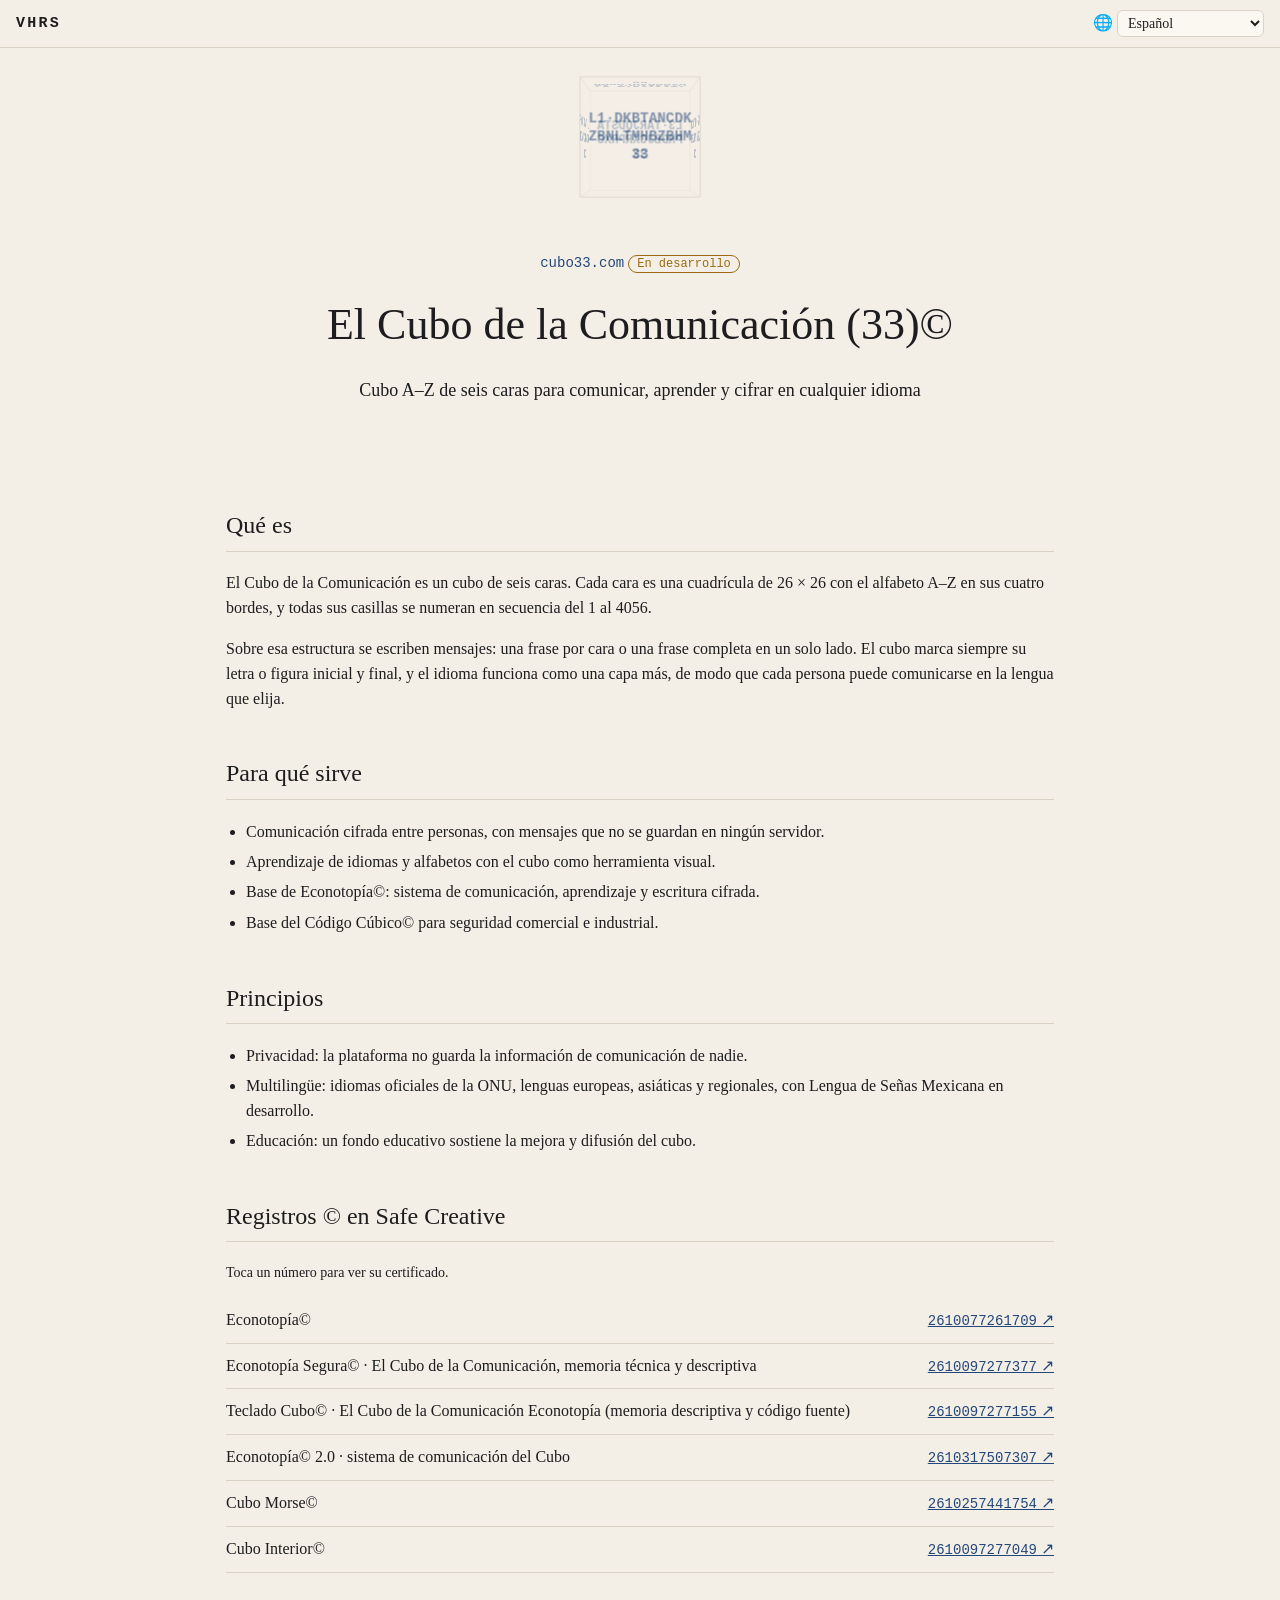
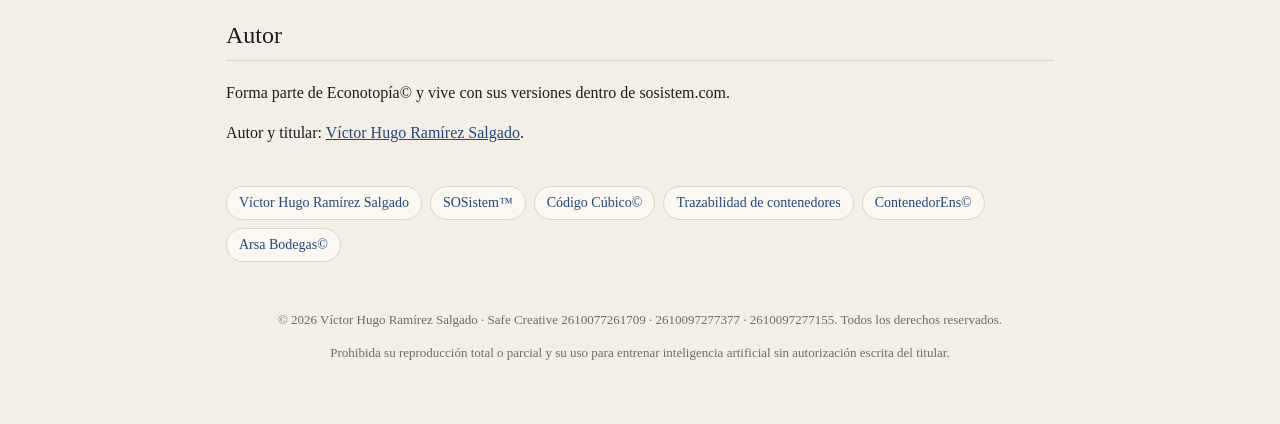
==== index.html @ d0a542b2 "Sitio completo: información del proyecto, registros © en Safe Creative, Morse, idiomas, SEO y licenc" ====
<!doctype html>
<html lang="es">
<head>
<meta charset="utf-8">
<meta name="viewport" content="width=device-width,initial-scale=1">
<title>El Cubo de la Comunicación (33)©</title>
<meta name="description" content="El Cubo de la Comunicación (33)©: cubo de seis caras con cuadrícula 26×26, alfabeto A–Z en los cuatro bordes y numeración 1–4056. Base de Econotopía©. Obra de Víctor Hugo Ramírez Salgado.">
<meta name="author" content="Víctor Hugo Ramírez Salgado">
<link rel="canonical" href="https://cubo33.com/">
<meta property="og:type" content="website"><meta property="og:url" content="https://cubo33.com/">
<meta property="og:title" content="El Cubo de la Comunicación (33)©"><meta property="og:description" content="Cubo A–Z de seis caras para comunicar, aprender y cifrar en cualquier idioma">
<meta name="twitter:card" content="summary">
<link rel="stylesheet" href="estilo.css">
<script type="application/ld+json">{"@context": "https://schema.org", "@type": "CreativeWork", "name": "El Cubo de la Comunicación (33)©", "description": "El Cubo de la Comunicación (33)©: cubo de seis caras con cuadrícula 26×26, alfabeto A–Z en los cuatro bordes y numeración 1–4056. Base de Econotopía©. Obra de Víctor Hugo Ramírez Salgado.", "url": "https://cubo33.com/", "author": {"@type": "Person", "name": "Víctor Hugo Ramírez Salgado", "url": "https://victorhugoramirezsalgado.com"}, "copyrightHolder": {"@type": "Person", "name": "Víctor Hugo Ramírez Salgado"}, "copyrightYear": 2026, "inLanguage": "es"}</script>
</head>
<body>
<header class="barra">
  <a class="marca" href="https://victorhugoramirezsalgado.com" title="Panel del autor">VHRS</a>
  <label class="idioma">🌐 <select id="idioma" aria-label="Idioma"><option value="">Español</option>
<optgroup label="ONU"><option value="en">English</option><option value="fr">Français</option><option value="ar">العربية</option><option value="zh-CN">中文</option><option value="ru">Русский</option></optgroup>
<optgroup label="Europa"><option value="pt">Português</option><option value="de">Deutsch</option><option value="it">Italiano</option><option value="nl">Nederlands</option><option value="pl">Polski</option><option value="uk">Українська</option><option value="el">Ελληνικά</option><option value="sv">Svenska</option><option value="ro">Română</option><option value="ca">Català</option><option value="eu">Euskara</option><option value="gl">Galego</option></optgroup>
<optgroup label="Asia"><option value="ja">日本語</option><option value="ko">한국어</option><option value="hi">हिन्दी</option><option value="vi">Tiếng Việt</option><option value="th">ไทย</option><option value="id">Bahasa Indonesia</option><option value="tr">Türkçe</option><option value="he">עברית</option><option value="fa">فارسی</option></optgroup>
<optgroup label="Regionales"><option value="yua">Maya yucateco</option><option value="nhe">Náhuatl</option></optgroup></select></label>
</header>
<main data-nombre="El Cubo de la Comunicación (33)©">
  <section class="portada">
    <div class="esc"><div class="cubo"><div class="cara"></div><div class="cara"></div><div class="cara"></div><div class="cara"></div><div class="cara"></div><div class="cara"></div></div></div>
    <p><code>cubo33.com</code> <span class="estatus dev">En desarrollo</span></p>
    <h1 data-morse="CUBO 33" title="Toca para oír en Morse">El Cubo de la Comunicación (33)©</h1>
    <p class="lema">Cubo A–Z de seis caras para comunicar, aprender y cifrar en cualquier idioma</p>
    <p class="morse-linea" id="morse" aria-live="polite"></p>
  </section>
  <section><h2>Qué es</h2><p>El Cubo de la Comunicación es un cubo de seis caras. Cada cara es una cuadrícula de 26 × 26 con el alfabeto A–Z en sus cuatro bordes, y todas sus casillas se numeran en secuencia del 1 al 4056.</p><p>Sobre esa estructura se escriben mensajes: una frase por cara o una frase completa en un solo lado. El cubo marca siempre su letra o figura inicial y final, y el idioma funciona como una capa más, de modo que cada persona puede comunicarse en la lengua que elija.</p></section><section><h2>Para qué sirve</h2><ul class="puntos"><li>Comunicación cifrada entre personas, con mensajes que no se guardan en ningún servidor.</li><li>Aprendizaje de idiomas y alfabetos con el cubo como herramienta visual.</li><li>Base de Econotopía©: sistema de comunicación, aprendizaje y escritura cifrada.</li><li>Base del Código Cúbico© para seguridad comercial e industrial.</li></ul></section><section><h2>Principios</h2><ul class="puntos"><li>Privacidad: la plataforma no guarda la información de comunicación de nadie.</li><li>Multilingüe: idiomas oficiales de la ONU, lenguas europeas, asiáticas y regionales, con Lengua de Señas Mexicana en desarrollo.</li><li>Educación: un fondo educativo sostiene la mejora y difusión del cubo.</li></ul></section>
  <section><h2>Registros © en Safe Creative</h2>
    <p class="nota">Toca un número para ver su certificado.</p>
    <ul class="tabla"><li><span>Econotopía©</span><a href="https://www.safecreative.org/work/2610077261709" target="_blank" rel="noopener"><code>2610077261709</code> ↗</a></li><li><span>Econotopía Segura© · El Cubo de la Comunicación, memoria técnica y descriptiva</span><a href="https://www.safecreative.org/work/2610097277377" target="_blank" rel="noopener"><code>2610097277377</code> ↗</a></li><li><span>Teclado Cubo© · El Cubo de la Comunicación Econotopía (memoria descriptiva y código fuente)</span><a href="https://www.safecreative.org/work/2610097277155" target="_blank" rel="noopener"><code>2610097277155</code> ↗</a></li><li><span>Econotopía© 2.0 · sistema de comunicación del Cubo</span><a href="https://www.safecreative.org/work/2610317507307" target="_blank" rel="noopener"><code>2610317507307</code> ↗</a></li><li><span>Cubo Morse©</span><a href="https://www.safecreative.org/work/2610257441754" target="_blank" rel="noopener"><code>2610257441754</code> ↗</a></li><li><span>Cubo Interior©</span><a href="https://www.safecreative.org/work/2610097277049" target="_blank" rel="noopener"><code>2610097277049</code> ↗</a></li></ul></section>
  <section><h2>Autor</h2>
    <p>Forma parte de Econotopía© y vive con sus versiones dentro de sosistem.com.</p>
    <p>Autor y titular: <a href="https://victorhugoramirezsalgado.com">Víctor Hugo Ramírez Salgado</a>.</p></section>
  <nav class="red" aria-label="Proyectos relacionados"><a href="https://victorhugoramirezsalgado.com">Víctor Hugo Ramírez Salgado</a><a href="https://sosistem.com">SOSistem™</a><a href="https://codigocubico.com">Código Cúbico©</a><a href="https://tcontenedores.com">Trazabilidad de contenedores</a><a href="https://contenedorens.com">ContenedorEns©</a><a href="https://arsabodegas.com">Arsa Bodegas©</a></nav>
  <footer>
    <p>© 2026 Víctor Hugo Ramírez Salgado · Safe Creative 2610077261709 · 2610097277377 · 2610097277155. Todos los derechos reservados.</p>
    <p>Prohibida su reproducción total o parcial y su uso para entrenar inteligencia artificial sin autorización escrita del titular.</p>
  </footer>
</main>
<script src="cubo.js"></script>
<script src="sitio.js"></script>
</body>
</html>
---- estilo.css ----
/* © 2026 Víctor Hugo Ramírez Salgado */
:root{--bg:#f4efe6;--ink:#1d1d1f;--mut:#6b6b6b;--acc:#24477a;--line:#d9d2c5;--card:#fbf8f2;--ok:#2f7d4f;--dev:#9a6a12;--prep:#6b6b6b}
@media (prefers-color-scheme:dark){:root{--bg:#14171a;--ink:#eceae4;--mut:#9a9a9a;--acc:#8fb0e0;--line:#2c3036;--card:#1b1f23;--ok:#6fc496;--dev:#e0b25c;--prep:#9a9a9a}}
*{box-sizing:border-box}
html{scroll-behavior:smooth}
body{margin:0;background:var(--bg);color:var(--ink);font:16px/1.55 Georgia,serif}
a{color:var(--acc)}
.barra{position:sticky;top:0;z-index:5;display:flex;justify-content:space-between;align-items:center;padding:10px 16px;background:color-mix(in srgb,var(--bg) 90%,transparent);backdrop-filter:blur(6px);border-bottom:1px solid var(--line)}
.marca{font:600 15px ui-monospace,monospace;letter-spacing:.15em;cursor:pointer}
.idioma select{font:inherit;font-size:14px;background:var(--card);color:var(--ink);border:1px solid var(--line);border-radius:6px;padding:4px 6px;max-width:160px}
main{max-width:860px;margin:0 auto;padding:0 16px 48px}
.portada{text-align:center;padding:28px 0 8px}
h1{font-weight:400;font-size:clamp(28px,6vw,44px);margin:.2em 0;cursor:pointer}
h2{font-weight:400;font-size:24px;border-bottom:1px solid var(--line);padding-bottom:6px;margin-top:44px}
h3{font-size:17px;margin:0;cursor:pointer}
p{color:var(--mut)}
.morse-linea{font:13px ui-monospace,monospace;color:var(--acc);min-height:1.5em;word-break:break-word}
.pestanas{display:flex;flex-wrap:wrap;justify-content:center;gap:8px;margin-top:12px}
.pestanas a{text-decoration:none;border:1px solid var(--line);border-radius:999px;padding:5px 12px;font-size:14px;background:var(--card)}
.esc{perspective:600px;height:150px;margin:8px auto 16px}
.cubo{width:110px;height:110px;margin:auto;position:relative;transform-style:preserve-3d;animation:g 18s linear infinite}
.cara{position:absolute;inset:0;border:1px solid var(--line);display:grid;place-items:center;font:600 13px/1.2 ui-monospace,monospace;color:var(--acc);opacity:.55;background:color-mix(in srgb,var(--bg) 85%,transparent);word-break:break-all;padding:6px}
@keyframes g{to{transform:rotateX(360deg) rotateY(720deg)}}
@media (prefers-reduced-motion:reduce){.cubo{animation:none}}
.rejilla{display:grid;grid-template-columns:repeat(auto-fill,minmax(240px,1fr));gap:12px}
.tarjeta{background:var(--card);border:1px solid var(--line);border-radius:10px;padding:14px}
.tarjeta p{margin:.4em 0 .6em;font-size:15px}
.cab{display:flex;justify-content:space-between;align-items:baseline;gap:8px}
.estatus{font:12px ui-monospace,monospace;white-space:nowrap;border:1px solid currentColor;border-radius:999px;padding:1px 8px}
.estatus.ok{color:var(--ok)}.estatus.dev{color:var(--dev)}.estatus.prep{color:var(--prep)}
.linea{list-style:none;padding:0;margin:0}
.linea li{display:grid;grid-template-columns:120px 1fr;gap:12px;padding:10px 0;border-bottom:1px solid var(--line)}
.linea b{font:600 14px ui-monospace,monospace;color:var(--acc)}
.tabla{list-style:none;padding:0;margin:0}
.tabla li{display:flex;justify-content:space-between;flex-wrap:wrap;gap:8px;padding:10px 0;border-bottom:1px solid var(--line)}
.nota{font-size:14px}
code{color:var(--acc);font-size:14px}
footer{margin-top:48px;font-size:13px;text-align:center}
@media (max-width:520px){.linea li{grid-template-columns:1fr;gap:2px}}
.prensa li{align-items:flex-start}.prensa small{color:var(--mut)}
.marca{color:var(--ink);text-decoration:none}
.lema{font-size:18px}
section>p{color:var(--ink)}
.puntos{padding-left:20px;margin:.4em 0}.puntos li{margin:.35em 0}
.red{display:flex;flex-wrap:wrap;gap:8px;margin-top:40px}
.red a{text-decoration:none;border:1px solid var(--line);border-radius:999px;padding:5px 12px;font-size:14px;background:var(--card)}
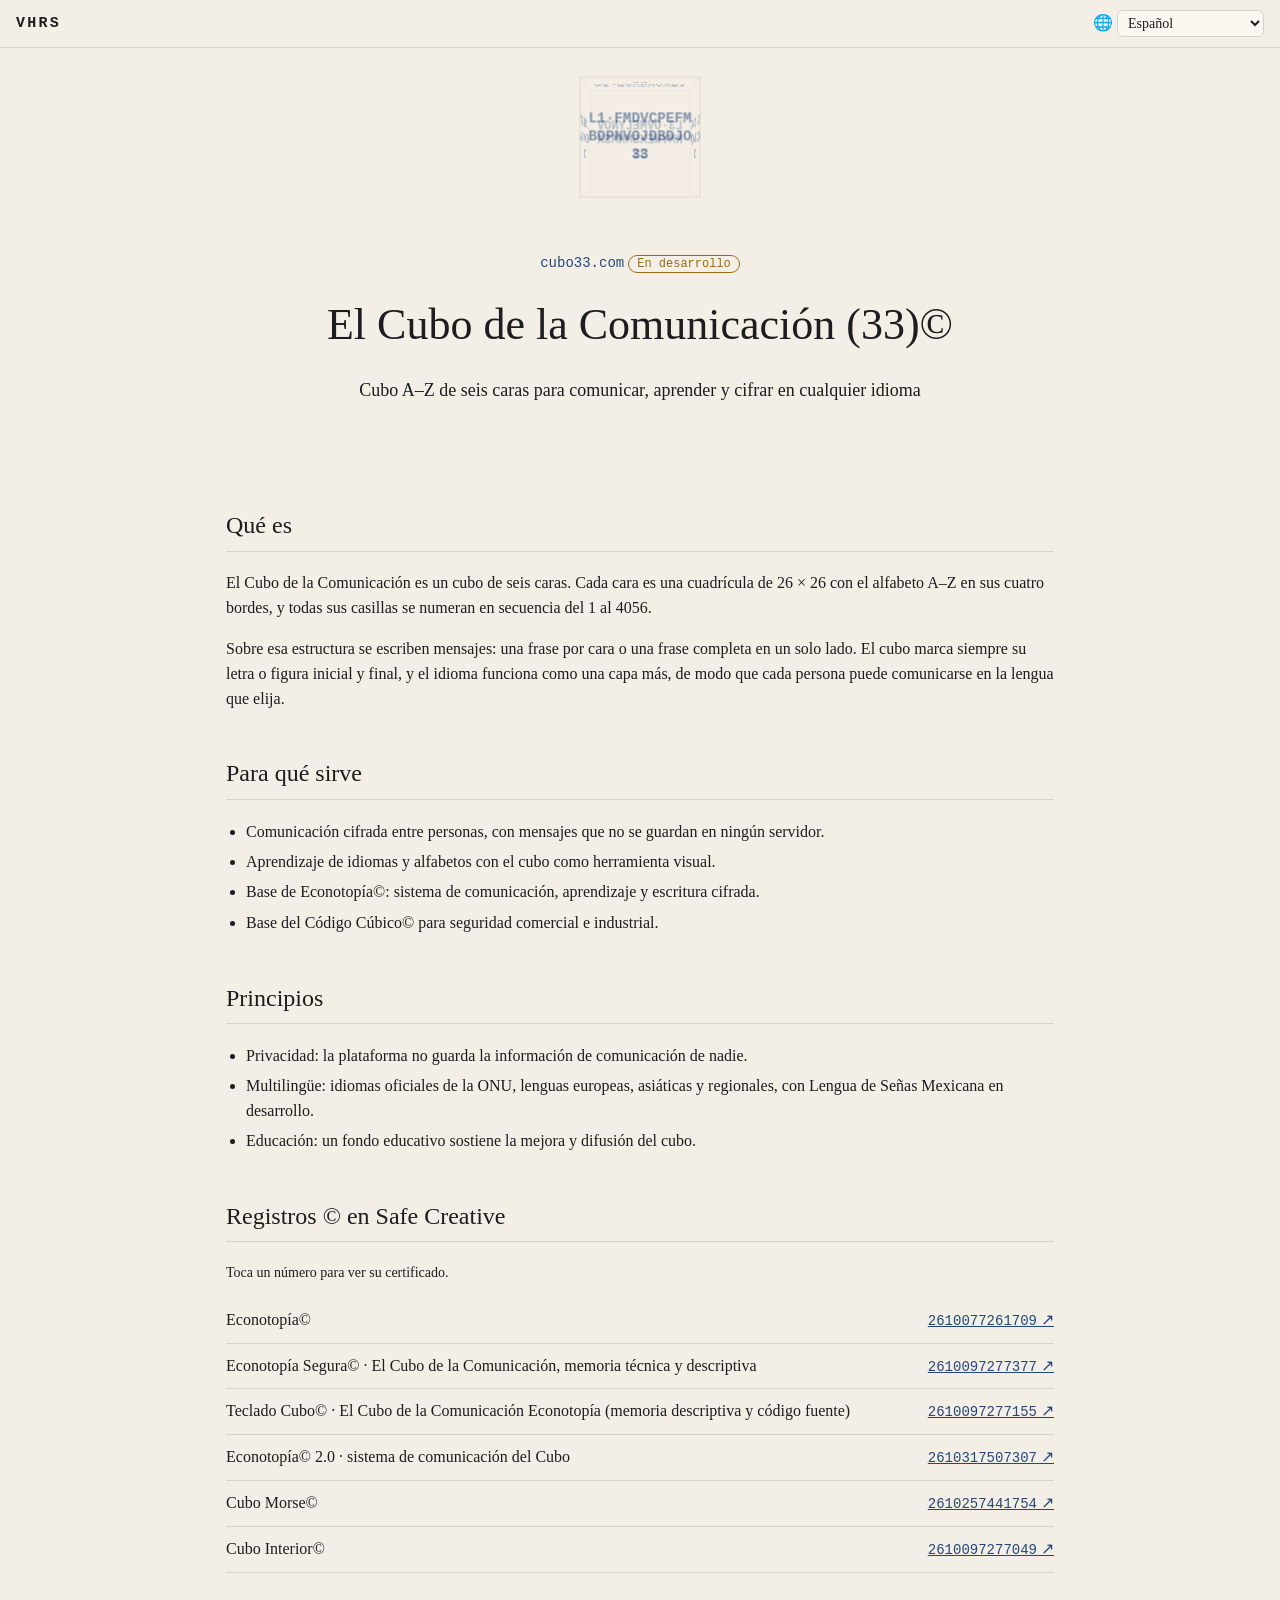
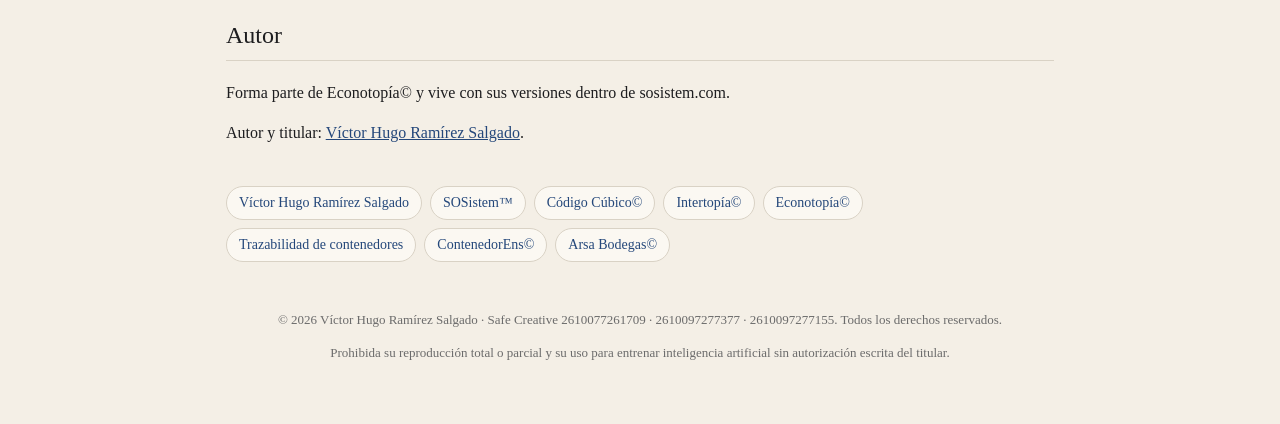
==== commit a7e6374c: "Sitio completo de cubo33: información del proyecto, registros © en Safe Creative, Morse, idiomas, SE" ====
--- a/index.html
+++ b/index.html
@@ -37,7 +37,7 @@
   <section><h2>Autor</h2>
     <p>Forma parte de Econotopía© y vive con sus versiones dentro de sosistem.com.</p>
     <p>Autor y titular: <a href="https://victorhugoramirezsalgado.com">Víctor Hugo Ramírez Salgado</a>.</p></section>
-  <nav class="red" aria-label="Proyectos relacionados"><a href="https://victorhugoramirezsalgado.com">Víctor Hugo Ramírez Salgado</a><a href="https://sosistem.com">SOSistem™</a><a href="https://codigocubico.com">Código Cúbico©</a><a href="https://tcontenedores.com">Trazabilidad de contenedores</a><a href="https://contenedorens.com">ContenedorEns©</a><a href="https://arsabodegas.com">Arsa Bodegas©</a></nav>
+  <nav class="red" aria-label="Proyectos relacionados"><a href="https://victorhugoramirezsalgado.com">Víctor Hugo Ramírez Salgado</a><a href="https://sosistem.com">SOSistem™</a><a href="https://codigocubico.com">Código Cúbico©</a><a href="https://xn--intertopa-n5a.com">Intertopía©</a><a href="https://xn--econotopa-n5a.com">Econotopía©</a><a href="https://tcontenedores.com">Trazabilidad de contenedores</a><a href="https://contenedorens.com">ContenedorEns©</a><a href="https://arsabodegas.com">Arsa Bodegas©</a></nav>
   <footer>
     <p>© 2026 Víctor Hugo Ramírez Salgado · Safe Creative 2610077261709 · 2610097277377 · 2610097277155. Todos los derechos reservados.</p>
     <p>Prohibida su reproducción total o parcial y su uso para entrenar inteligencia artificial sin autorización escrita del titular.</p>
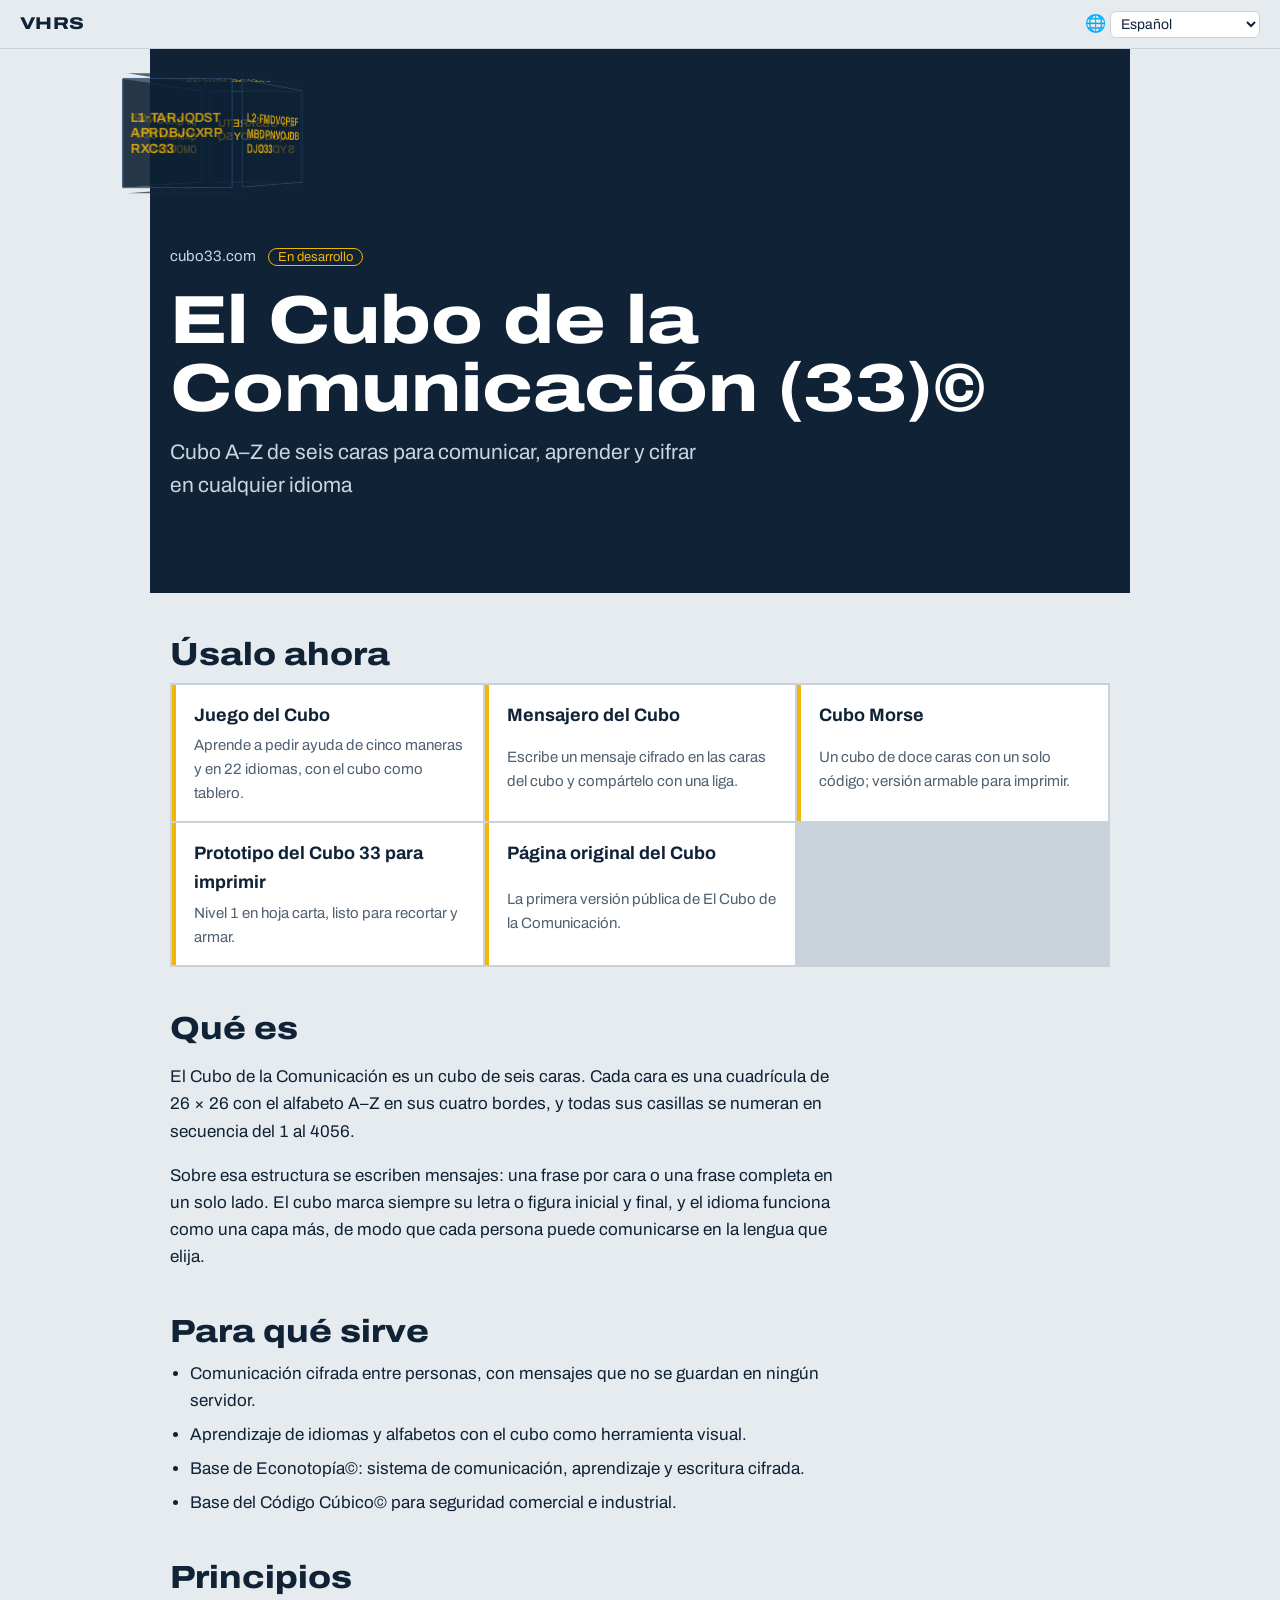
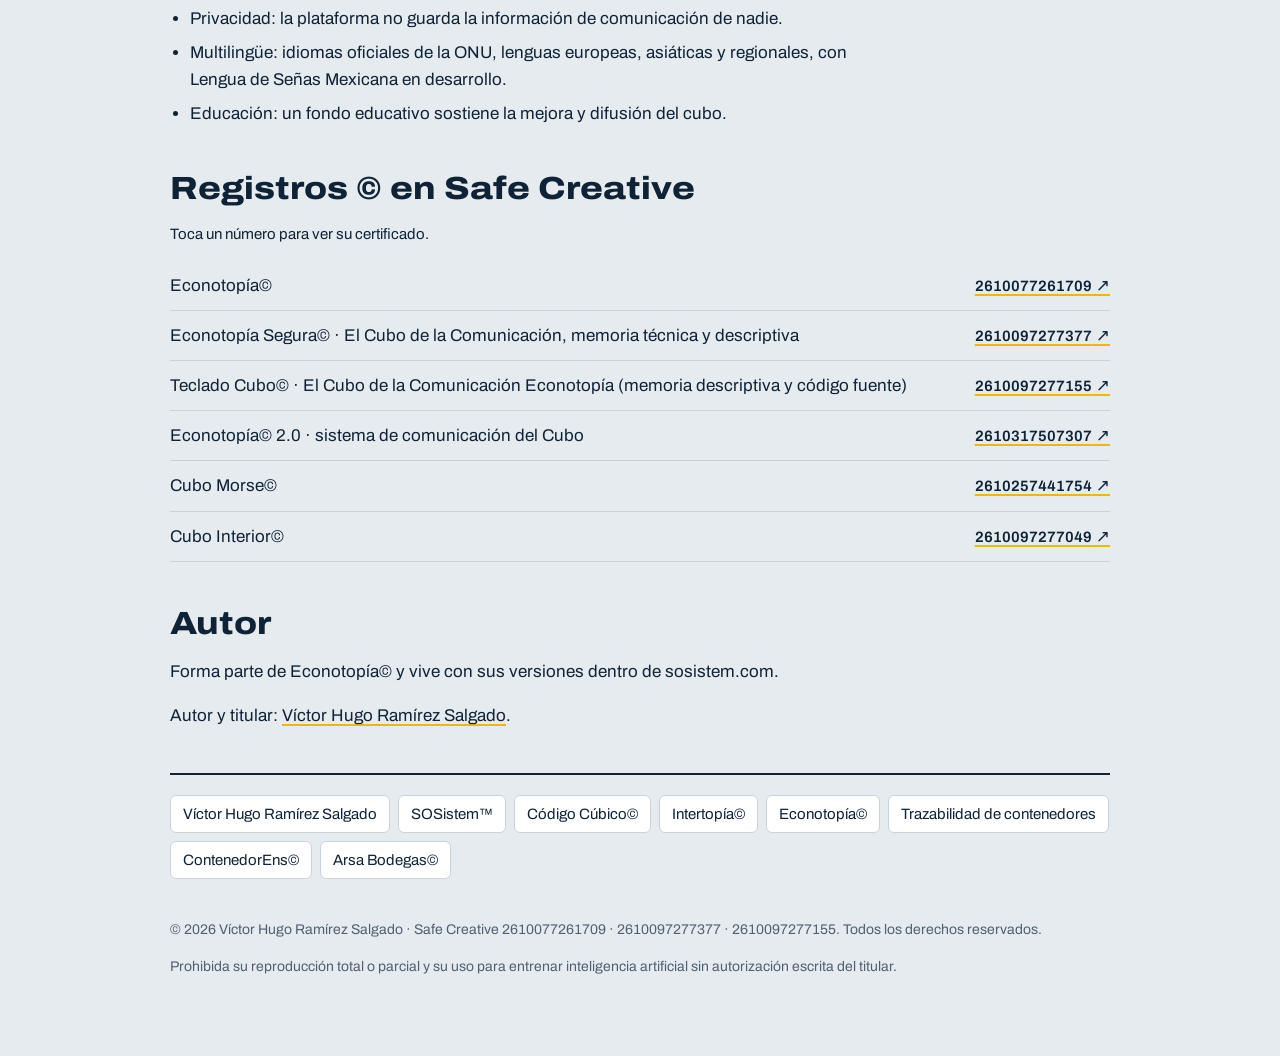
==== commit f2fa4965: "Sitio conectado con las herramientas reales del proyecto («Úsalo ahora») y nueva identidad visual de" ====
--- a/index.html
+++ b/index.html
@@ -10,6 +10,7 @@
 <meta property="og:type" content="website"><meta property="og:url" content="https://cubo33.com/">
 <meta property="og:title" content="El Cubo de la Comunicación (33)©"><meta property="og:description" content="Cubo A–Z de seis caras para comunicar, aprender y cifrar en cualquier idioma">
 <meta name="twitter:card" content="summary">
+<link rel="preconnect" href="https://fonts.googleapis.com"><link href="https://fonts.googleapis.com/css2?family=Archivo:wdth,wght@100..125,400..800&display=swap" rel="stylesheet">
 <link rel="stylesheet" href="estilo.css">
 <script type="application/ld+json">{"@context": "https://schema.org", "@type": "CreativeWork", "name": "El Cubo de la Comunicación (33)©", "description": "El Cubo de la Comunicación (33)©: cubo de seis caras con cuadrícula 26×26, alfabeto A–Z en los cuatro bordes y numeración 1–4056. Base de Econotopía©. Obra de Víctor Hugo Ramírez Salgado.", "url": "https://cubo33.com/", "author": {"@type": "Person", "name": "Víctor Hugo Ramírez Salgado", "url": "https://victorhugoramirezsalgado.com"}, "copyrightHolder": {"@type": "Person", "name": "Víctor Hugo Ramírez Salgado"}, "copyrightYear": 2026, "inLanguage": "es"}</script>
 </head>
@@ -30,6 +31,7 @@
     <p class="lema">Cubo A–Z de seis caras para comunicar, aprender y cifrar en cualquier idioma</p>
     <p class="morse-linea" id="morse" aria-live="polite"></p>
   </section>
+  <section class="usar"><h2>Úsalo ahora</h2><div class="herr"><a class="herr-i" href="https://sosistem.com/#aprende" target="_blank" rel="noopener"><b>Juego del Cubo</b><span>Aprende a pedir ayuda de cinco maneras y en 22 idiomas, con el cubo como tablero.</span></a><a class="herr-i" href="https://sosistem.com/#mensajero" target="_blank" rel="noopener"><b>Mensajero del Cubo</b><span>Escribe un mensaje cifrado en las caras del cubo y compártelo con una liga.</span></a><a class="herr-i" href="https://sosistem.com/#cubo-morse" target="_blank" rel="noopener"><b>Cubo Morse</b><span>Un cubo de doce caras con un solo código; versión armable para imprimir.</span></a><a class="herr-i" href="https://sosistem.com/assets/cubo33-nivel1-prototipo-carta.pdf" target="_blank" rel="noopener"><b>Prototipo del Cubo 33 para imprimir</b><span>Nivel 1 en hoja carta, listo para recortar y armar.</span></a><a class="herr-i" href="https://victorhugoramirezsalgado-boop.github.io/Econotop-a-cubo/" target="_blank" rel="noopener"><b>Página original del Cubo</b><span>La primera versión pública de El Cubo de la Comunicación.</span></a></div></section>
   <section><h2>Qué es</h2><p>El Cubo de la Comunicación es un cubo de seis caras. Cada cara es una cuadrícula de 26 × 26 con el alfabeto A–Z en sus cuatro bordes, y todas sus casillas se numeran en secuencia del 1 al 4056.</p><p>Sobre esa estructura se escriben mensajes: una frase por cara o una frase completa en un solo lado. El cubo marca siempre su letra o figura inicial y final, y el idioma funciona como una capa más, de modo que cada persona puede comunicarse en la lengua que elija.</p></section><section><h2>Para qué sirve</h2><ul class="puntos"><li>Comunicación cifrada entre personas, con mensajes que no se guardan en ningún servidor.</li><li>Aprendizaje de idiomas y alfabetos con el cubo como herramienta visual.</li><li>Base de Econotopía©: sistema de comunicación, aprendizaje y escritura cifrada.</li><li>Base del Código Cúbico© para seguridad comercial e industrial.</li></ul></section><section><h2>Principios</h2><ul class="puntos"><li>Privacidad: la plataforma no guarda la información de comunicación de nadie.</li><li>Multilingüe: idiomas oficiales de la ONU, lenguas europeas, asiáticas y regionales, con Lengua de Señas Mexicana en desarrollo.</li><li>Educación: un fondo educativo sostiene la mejora y difusión del cubo.</li></ul></section>
   <section><h2>Registros © en Safe Creative</h2>
     <p class="nota">Toca un número para ver su certificado.</p>
--- a/estilo.css
+++ b/estilo.css
@@ -1,46 +1,53 @@
-/* © 2026 Víctor Hugo Ramírez Salgado */
-:root{--bg:#f4efe6;--ink:#1d1d1f;--mut:#6b6b6b;--acc:#24477a;--line:#d9d2c5;--card:#fbf8f2;--ok:#2f7d4f;--dev:#9a6a12;--prep:#6b6b6b}
-@media (prefers-color-scheme:dark){:root{--bg:#14171a;--ink:#eceae4;--mut:#9a9a9a;--acc:#8fb0e0;--line:#2c3036;--card:#1b1f23;--ok:#6fc496;--dev:#e0b25c;--prep:#9a9a9a}}
+/* © 2026 Víctor Hugo Ramírez Salgado — estilo común de los sitios de proyecto (misma identidad que vhrs.com) */
+:root{--marino:#0F2236;--senal:#F2B705;--acero:#7D8C9C;--bg:#E6EBEF;--ink:#0F2236;--mut:#4F6072;--acc:#0F2236;--line:#C9D2DA;--card:#FFFFFF;--ok:#1F8A5B;--dev:#B07A00;--prep:#7D8C9C}
+@media (prefers-color-scheme:dark){:root{--bg:#0B1A2A;--ink:#E6EBEF;--mut:#9AA8B6;--acc:#E6EBEF;--line:#24394F;--card:#11263B;--ok:#5FD39C;--dev:#F2B705;--prep:#9AA8B6}}
 *{box-sizing:border-box}
-html{scroll-behavior:smooth}
-body{margin:0;background:var(--bg);color:var(--ink);font:16px/1.55 Georgia,serif}
-a{color:var(--acc)}
-.barra{position:sticky;top:0;z-index:5;display:flex;justify-content:space-between;align-items:center;padding:10px 16px;background:color-mix(in srgb,var(--bg) 90%,transparent);backdrop-filter:blur(6px);border-bottom:1px solid var(--line)}
-.marca{font:600 15px ui-monospace,monospace;letter-spacing:.15em;cursor:pointer}
-.idioma select{font:inherit;font-size:14px;background:var(--card);color:var(--ink);border:1px solid var(--line);border-radius:6px;padding:4px 6px;max-width:160px}
-main{max-width:860px;margin:0 auto;padding:0 16px 48px}
-.portada{text-align:center;padding:28px 0 8px}
-h1{font-weight:400;font-size:clamp(28px,6vw,44px);margin:.2em 0;cursor:pointer}
-h2{font-weight:400;font-size:24px;border-bottom:1px solid var(--line);padding-bottom:6px;margin-top:44px}
-h3{font-size:17px;margin:0;cursor:pointer}
+html{scroll-behavior:smooth;-webkit-text-size-adjust:100%}
+body{margin:0;background:var(--bg);color:var(--ink);font:400 17px/1.6 "Archivo",system-ui,sans-serif;font-variant-numeric:tabular-nums}
+a{color:inherit;text-decoration-color:var(--senal);text-decoration-thickness:2px;text-underline-offset:3px}
+a:focus-visible,select:focus-visible{outline:3px solid var(--senal);outline-offset:2px}
+.barra{position:sticky;top:0;z-index:5;display:flex;justify-content:space-between;align-items:center;padding:10px 20px;background:color-mix(in srgb,var(--bg) 88%,transparent);backdrop-filter:blur(10px);border-bottom:1px solid var(--line)}
+.marca{font-weight:800;font-stretch:125%;letter-spacing:.02em;color:var(--ink);text-decoration:none;cursor:pointer}
+.idioma select{font:inherit;font-size:14px;background:var(--card);color:var(--ink);border:1px solid var(--line);border-radius:6px;padding:4px 6px;max-width:150px}
+main{max-width:980px;margin:0 auto;padding:0 20px 64px}
+/* Portada en azul marino, con el cubo girando */
+.portada{margin:0 -20px;padding:36px 20px 40px;background:var(--marino);color:#fff;text-align:left}
+.portada code{color:#C9D6E2;font-family:inherit;font-size:15px}
+.portada .estatus{margin-left:8px}
+.portada .estatus.ok{color:#5FD39C}.portada .estatus.dev{color:var(--senal)}.portada .estatus.prep{color:#C9D6E2}
+h1{font-weight:800;font-stretch:122%;font-size:clamp(34px,7vw,68px);line-height:1;margin:.2em 0;cursor:pointer}
+.lema{font-size:clamp(17px,2.4vw,21px);color:#C9D6E2!important;max-width:46ch;margin:12px 0 0}
+.morse-linea{color:var(--senal)!important;font-size:14px;min-height:1.6em;word-break:break-word}
+h2{font-weight:800;font-stretch:115%;font-size:clamp(24px,3.6vw,32px);line-height:1.1;margin:44px 0 10px}
+h3{font-size:18px;margin:0;cursor:pointer}
 p{color:var(--mut)}
-.morse-linea{font:13px ui-monospace,monospace;color:var(--acc);min-height:1.5em;word-break:break-word}
-.pestanas{display:flex;flex-wrap:wrap;justify-content:center;gap:8px;margin-top:12px}
-.pestanas a{text-decoration:none;border:1px solid var(--line);border-radius:999px;padding:5px 12px;font-size:14px;background:var(--card)}
-.esc{perspective:600px;height:150px;margin:8px auto 16px}
-.cubo{width:110px;height:110px;margin:auto;position:relative;transform-style:preserve-3d;animation:g 18s linear infinite}
-.cara{position:absolute;inset:0;border:1px solid var(--line);display:grid;place-items:center;font:600 13px/1.2 ui-monospace,monospace;color:var(--acc);opacity:.55;background:color-mix(in srgb,var(--bg) 85%,transparent);word-break:break-all;padding:6px}
+section>p{color:var(--ink);max-width:68ch}
+.esc{perspective:600px;height:140px;margin:0 0 12px}
+.cubo{width:100px;height:100px;position:relative;transform-style:preserve-3d;animation:g 18s linear infinite}
+.cara{position:absolute;inset:0;border:1px solid #2B4A6B;display:grid;place-items:center;font:600 12px/1.2 "Archivo",sans-serif;color:var(--senal);opacity:.8;background:rgba(15,34,54,.85);word-break:break-all;padding:6px}
 @keyframes g{to{transform:rotateX(360deg) rotateY(720deg)}}
 @media (prefers-reduced-motion:reduce){.cubo{animation:none}}
+/* Úsalo ahora: herramientas reales */
+.herr{display:grid;grid-template-columns:repeat(auto-fill,minmax(250px,1fr));gap:2px;background:var(--line);border:2px solid var(--line)}
+.herr-i{display:grid;gap:4px;background:var(--card);padding:16px 18px;text-decoration:none;border-left:4px solid var(--senal)}
+.herr-i b{font-size:18px}
+.herr-i span{color:var(--mut);font-size:15px}
+.herr-i:hover{background:color-mix(in srgb,var(--senal) 14%,var(--card))}
+.estatus{font-size:13px;white-space:nowrap;border:1.5px solid currentColor;border-radius:999px;padding:1px 9px}
+.estatus.ok{color:var(--ok)}.estatus.dev{color:var(--dev)}.estatus.prep{color:var(--prep)}
+.tabla{list-style:none;padding:0;margin:0}
+.tabla li{display:flex;justify-content:space-between;align-items:baseline;flex-wrap:wrap;gap:6px 16px;padding:11px 0;border-bottom:1px solid var(--line)}
+.tabla code{font-family:inherit;font-weight:600;font-size:15px}
+.nota{font-size:15px}
+.puntos{padding-left:20px;margin:.4em 0;max-width:68ch}.puntos li{margin:.4em 0}
+.red{display:flex;flex-wrap:wrap;gap:8px;margin-top:44px;padding-top:20px;border-top:2px solid var(--ink)}
+.red a{text-decoration:none;border:1.5px solid var(--line);border-radius:6px;padding:6px 12px;font-size:15px;background:var(--card)}
+.red a:hover{border-color:var(--senal)}
+footer{margin-top:40px;font-size:14px;color:var(--mut)}
+/* compatibilidad con páginas anteriores */
 .rejilla{display:grid;grid-template-columns:repeat(auto-fill,minmax(240px,1fr));gap:12px}
-.tarjeta{background:var(--card);border:1px solid var(--line);border-radius:10px;padding:14px}
-.tarjeta p{margin:.4em 0 .6em;font-size:15px}
+.tarjeta{background:var(--card);border:1px solid var(--line);padding:14px}
 .cab{display:flex;justify-content:space-between;align-items:baseline;gap:8px}
-.estatus{font:12px ui-monospace,monospace;white-space:nowrap;border:1px solid currentColor;border-radius:999px;padding:1px 8px}
-.estatus.ok{color:var(--ok)}.estatus.dev{color:var(--dev)}.estatus.prep{color:var(--prep)}
-.linea{list-style:none;padding:0;margin:0}
-.linea li{display:grid;grid-template-columns:120px 1fr;gap:12px;padding:10px 0;border-bottom:1px solid var(--line)}
-.linea b{font:600 14px ui-monospace,monospace;color:var(--acc)}
-.tabla{list-style:none;padding:0;margin:0}
-.tabla li{display:flex;justify-content:space-between;flex-wrap:wrap;gap:8px;padding:10px 0;border-bottom:1px solid var(--line)}
-.nota{font-size:14px}
-code{color:var(--acc);font-size:14px}
-footer{margin-top:48px;font-size:13px;text-align:center}
+.linea{list-style:none;padding:0;margin:0}.linea li{display:grid;grid-template-columns:120px 1fr;gap:12px;padding:10px 0;border-bottom:1px solid var(--line)}
+.familia{font-size:18px;margin:24px 0 4px;padding-left:12px;border-left:4px solid var(--senal)}
 @media (max-width:520px){.linea li{grid-template-columns:1fr;gap:2px}}
-.prensa li{align-items:flex-start}.prensa small{color:var(--mut)}
-.marca{color:var(--ink);text-decoration:none}
-.lema{font-size:18px}
-section>p{color:var(--ink)}
-.puntos{padding-left:20px;margin:.4em 0}.puntos li{margin:.35em 0}
-.red{display:flex;flex-wrap:wrap;gap:8px;margin-top:40px}
-.red a{text-decoration:none;border:1px solid var(--line);border-radius:999px;padding:5px 12px;font-size:14px;background:var(--card)}
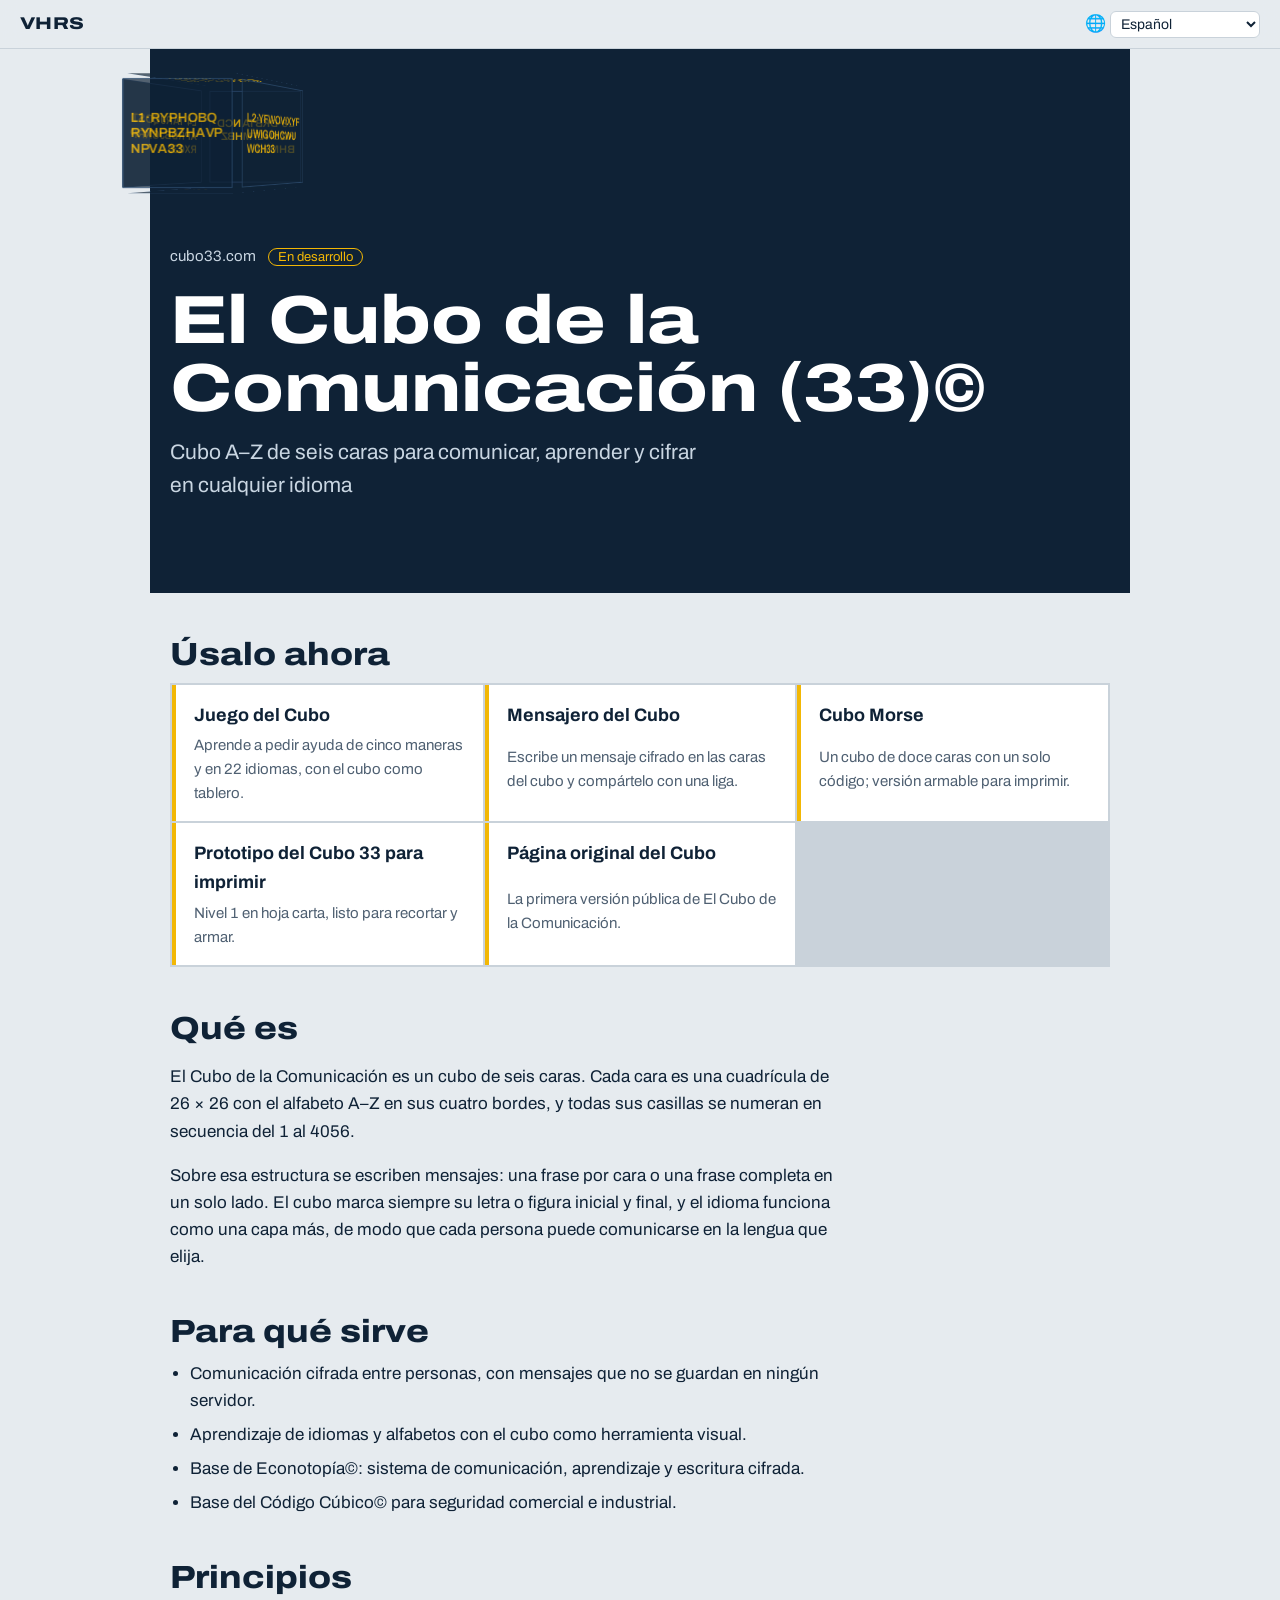
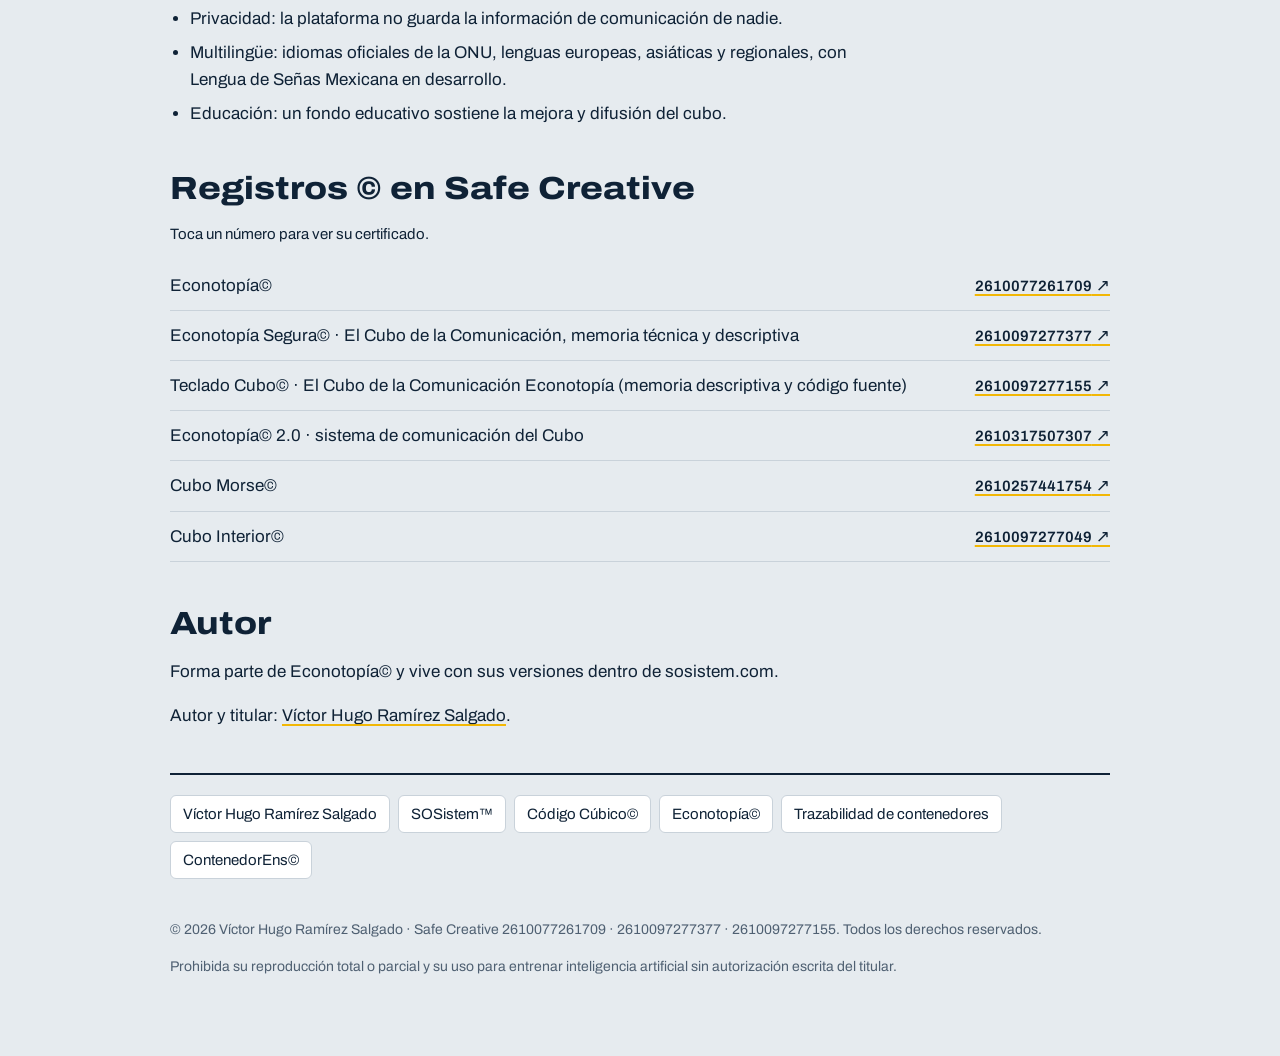
==== commit d9a5f1ce: "Sitio actualizado: enfoque del proyecto y red de sitios Asistencia-IA: Claude (herramienta de asiste" ====
--- a/index.html
+++ b/index.html
@@ -39,7 +39,7 @@
   <section><h2>Autor</h2>
     <p>Forma parte de Econotopía© y vive con sus versiones dentro de sosistem.com.</p>
     <p>Autor y titular: <a href="https://victorhugoramirezsalgado.com">Víctor Hugo Ramírez Salgado</a>.</p></section>
-  <nav class="red" aria-label="Proyectos relacionados"><a href="https://victorhugoramirezsalgado.com">Víctor Hugo Ramírez Salgado</a><a href="https://sosistem.com">SOSistem™</a><a href="https://codigocubico.com">Código Cúbico©</a><a href="https://xn--intertopa-n5a.com">Intertopía©</a><a href="https://xn--econotopa-n5a.com">Econotopía©</a><a href="https://tcontenedores.com">Trazabilidad de contenedores</a><a href="https://contenedorens.com">ContenedorEns©</a><a href="https://arsabodegas.com">Arsa Bodegas©</a></nav>
+  <nav class="red" aria-label="Proyectos relacionados"><a href="https://victorhugoramirezsalgado.com">Víctor Hugo Ramírez Salgado</a><a href="https://sosistem.com">SOSistem™</a><a href="https://codigocubico.com">Código Cúbico©</a><a href="https://xn--econotopa-n5a.com">Econotopía©</a><a href="https://tcontenedores.com">Trazabilidad de contenedores</a><a href="https://contenedorens.com">ContenedorEns©</a></nav>
   <footer>
     <p>© 2026 Víctor Hugo Ramírez Salgado · Safe Creative 2610077261709 · 2610097277377 · 2610097277155. Todos los derechos reservados.</p>
     <p>Prohibida su reproducción total o parcial y su uso para entrenar inteligencia artificial sin autorización escrita del titular.</p>
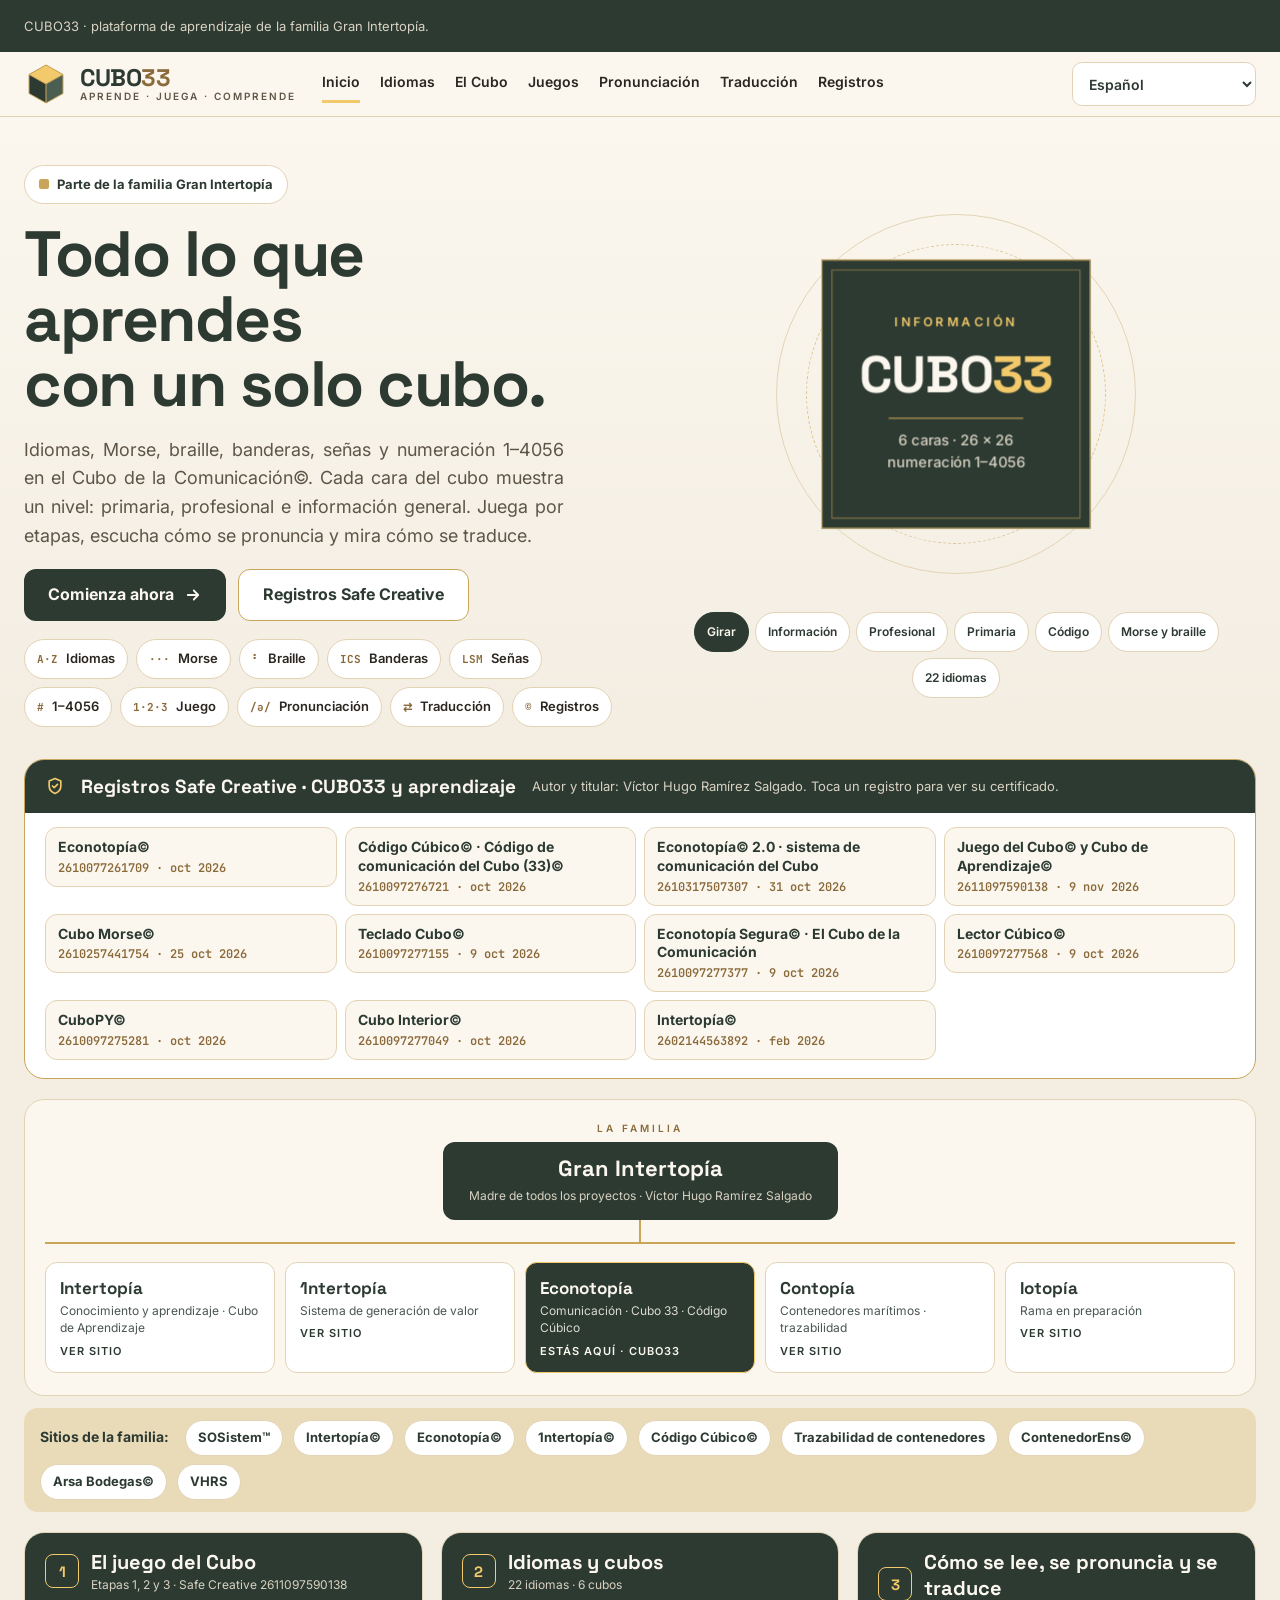
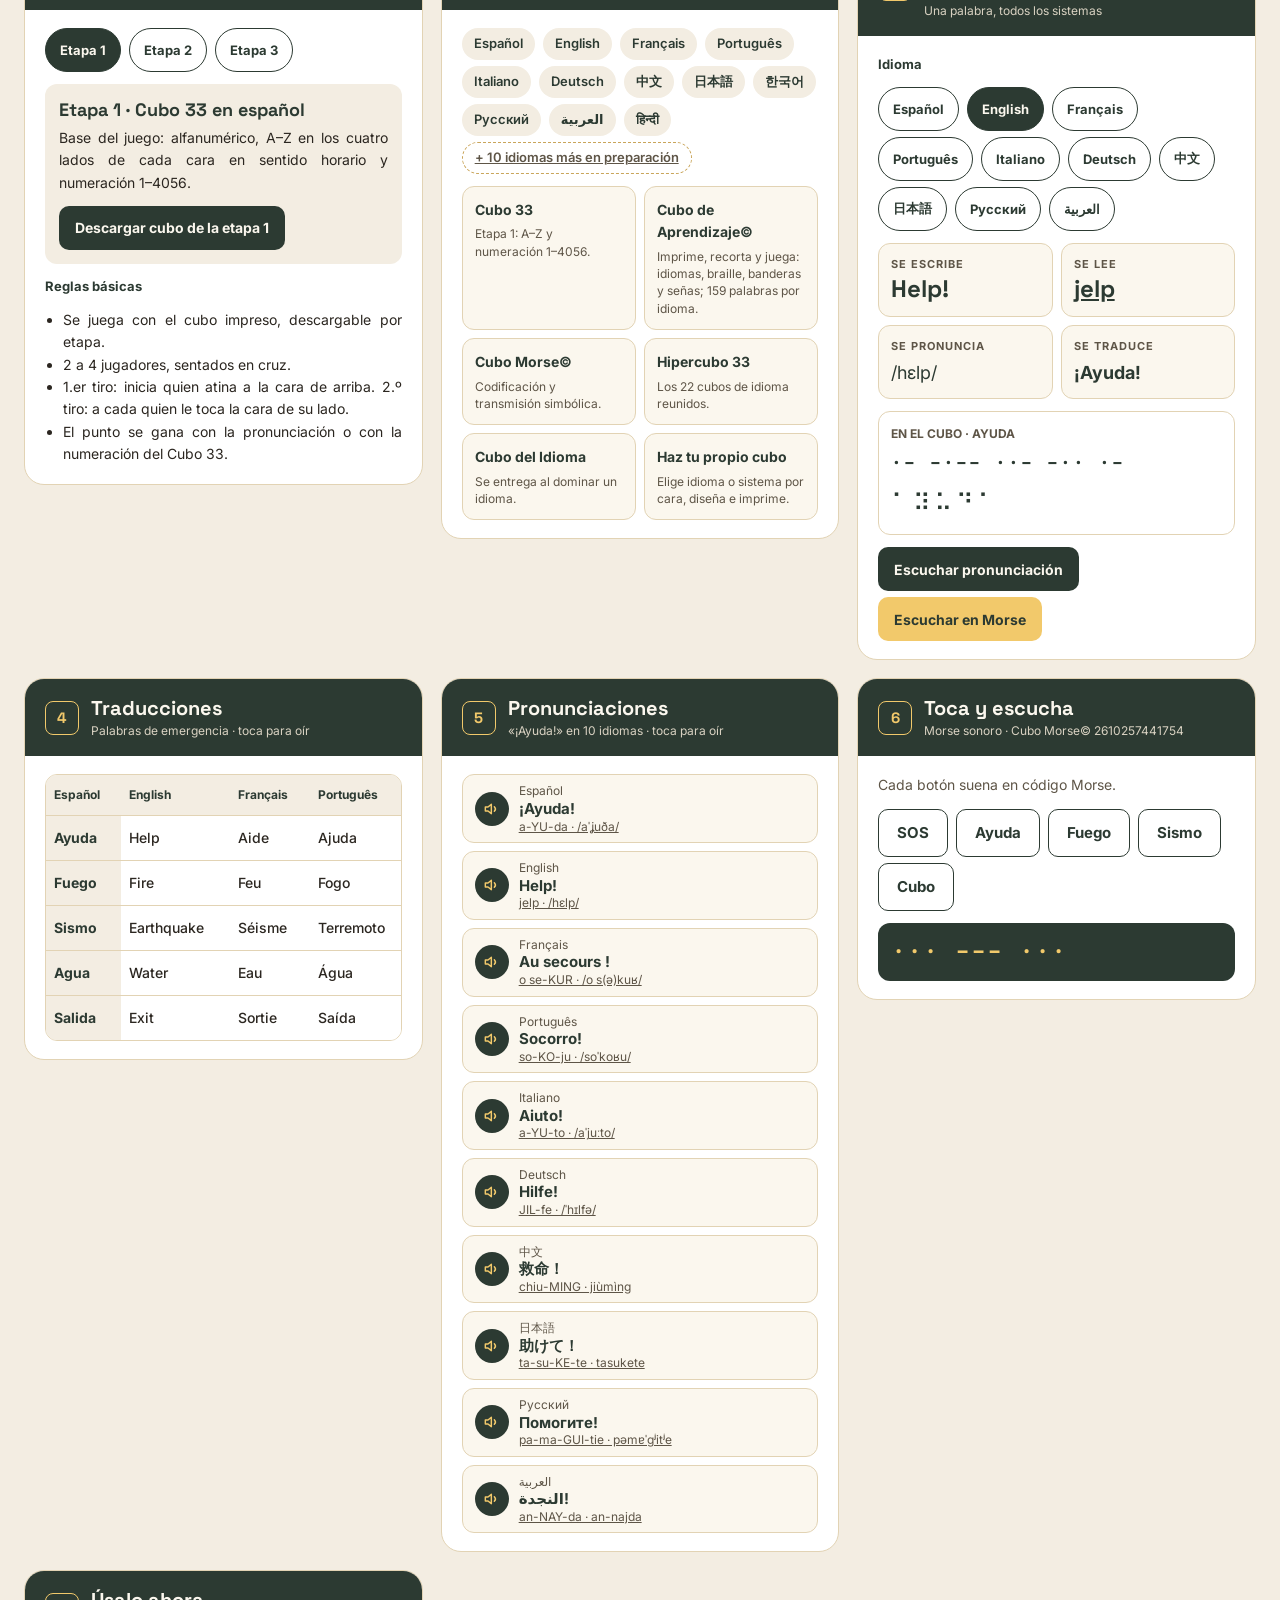
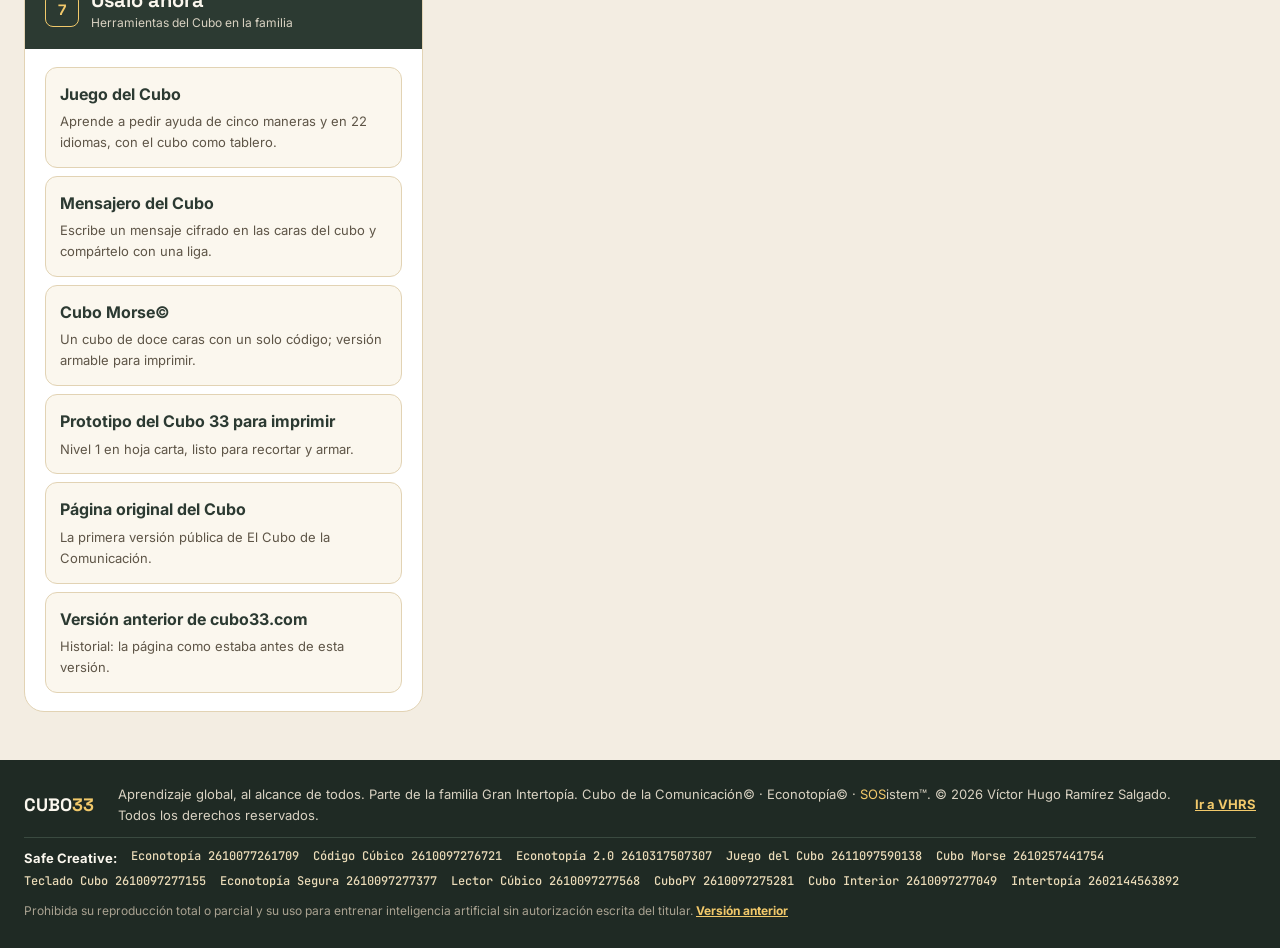
==== commit 60a915b8: "CUBO33 · Propuesta F «Verde fino»: nueva portada de aprendizaje de la familia Gran Intertopía - Cubo" ====
--- a/index.html
+++ b/index.html
@@ -3,49 +3,103 @@
 <head>
 <meta charset="utf-8">
 <meta name="viewport" content="width=device-width,initial-scale=1">
-<title>El Cubo de la Comunicación (33)©</title>
-<meta name="description" content="El Cubo de la Comunicación (33)©: cubo de seis caras con cuadrícula 26×26, alfabeto A–Z en los cuatro bordes y numeración 1–4056. Base de Econotopía©. Obra de Víctor Hugo Ramírez Salgado.">
+<title>CUBO33 · Aprende, juega y comprende con el Cubo de la Comunicación©</title>
+<meta name="description" content="CUBO33: plataforma de aprendizaje del Cubo de la Comunicación©. Idiomas, Morse, braille, banderas, señas y numeración 1–4056 en un cubo de seis caras. Parte de la familia Gran Intertopía. Obra de Víctor Hugo Ramírez Salgado.">
 <meta name="author" content="Víctor Hugo Ramírez Salgado">
+<meta name="theme-color" content="#2C3A32">
 <link rel="canonical" href="https://cubo33.com/">
 <meta property="og:type" content="website"><meta property="og:url" content="https://cubo33.com/">
-<meta property="og:title" content="El Cubo de la Comunicación (33)©"><meta property="og:description" content="Cubo A–Z de seis caras para comunicar, aprender y cifrar en cualquier idioma">
+<meta property="og:title" content="CUBO33 · Todo lo que aprendes con un solo cubo"><meta property="og:description" content="CUBO33: plataforma de aprendizaje del Cubo de la Comunicación©. Idiomas, Morse, braille, banderas, señas y numeración 1–4056 en un cubo de seis caras. Parte de la familia Gran Intertopía. Obra de Víctor Hugo Ramírez Salgado.">
 <meta name="twitter:card" content="summary">
-<link rel="preconnect" href="https://fonts.googleapis.com"><link href="https://fonts.googleapis.com/css2?family=Archivo:wdth,wght@100..125,400..800&display=swap" rel="stylesheet">
-<link rel="stylesheet" href="estilo.css">
-<script type="application/ld+json">{"@context": "https://schema.org", "@type": "CreativeWork", "name": "El Cubo de la Comunicación (33)©", "description": "El Cubo de la Comunicación (33)©: cubo de seis caras con cuadrícula 26×26, alfabeto A–Z en los cuatro bordes y numeración 1–4056. Base de Econotopía©. Obra de Víctor Hugo Ramírez Salgado.", "url": "https://cubo33.com/", "author": {"@type": "Person", "name": "Víctor Hugo Ramírez Salgado", "url": "https://victorhugoramirezsalgado.com"}, "copyrightHolder": {"@type": "Person", "name": "Víctor Hugo Ramírez Salgado"}, "copyrightYear": 2026, "inLanguage": "es"}</script>
+<link rel="preconnect" href="https://fonts.googleapis.com"><link rel="preconnect" href="https://fonts.gstatic.com" crossorigin>
+<link href="https://fonts.googleapis.com/css2?family=Inter:wght@400;500;600;700&family=Space+Grotesk:wght@500;600;700&family=JetBrains+Mono:wght@500;700&display=swap" rel="stylesheet">
+<link rel="stylesheet" href="estilo.css?v=F1">
+<script type="application/ld+json">{"@context": "https://schema.org", "@type": "WebSite", "name": "CUBO33 · El Cubo de la Comunicación©", "url": "https://cubo33.com/", "description": "CUBO33: plataforma de aprendizaje del Cubo de la Comunicación©. Idiomas, Morse, braille, banderas, señas y numeración 1–4056 en un cubo de seis caras. Parte de la familia Gran Intertopía. Obra de Víctor Hugo Ramírez Salgado.", "inLanguage": "es", "author": {"@type": "Person", "name": "Víctor Hugo Ramírez Salgado", "url": "https://victorhugoramirezsalgado.com"}, "copyrightHolder": {"@type": "Person", "name": "Víctor Hugo Ramírez Salgado"}, "copyrightYear": 2026}</script>
 </head>
 <body>
-<header class="barra">
-  <a class="marca" href="https://victorhugoramirezsalgado.com" title="Panel del autor">VHRS</a>
-  <label class="idioma">🌐 <select id="idioma" aria-label="Idioma"><option value="">Español</option>
+<div class="regreso" id="regreso" data-sin-origen>
+<div class="cont">
+<a class="btn-regresar" id="btn-regresar" href="https://victorhugoramirezsalgado.com"><svg width="16" height="16" viewBox="0 0 24 24" fill="none" stroke="currentColor" stroke-width="2.6" stroke-linecap="round" stroke-linejoin="round" aria-hidden="true"><path d="M15 18l-6-6 6-6"/></svg><span>Regresar a <span class="origen-nombre">VHRS</span></span></a>
+<small class="con-origen">Abriste CUBO33 desde <span class="origen-nombre">VHRS</span>; esa página sigue abierta.</small>
+<small class="sin-origen">CUBO33 · plataforma de aprendizaje de la familia Gran Intertopía.</small>
+</div></div>
+
+<header class="cab"><div class="cont">
+<a class="logo" href="#inicio" aria-label="CUBO33 · Aprende. Juega. Comprende.">
+<svg width="44" height="44" viewBox="0 0 44 44" aria-hidden="true"><path d="M22 3L39 12.5V31.5L22 41L5 31.5V12.5Z" fill="#2C3A32"/><path d="M22 3L39 12.5L22 22L5 12.5Z" fill="#F2C96B"/><path d="M22 22V41L39 31.5V12.5Z" fill="#4A5E52"/><path d="M22 3L39 12.5V31.5L22 41L5 31.5V12.5Z M22 22L39 12.5 M22 22L5 12.5 M22 22V41" fill="none" stroke="#C9A55A" stroke-width="1"/></svg>
+<span><b>CUBO<span>33</span></b><small>APRENDE · JUEGA · COMPRENDE</small></span></a>
+<nav class="menu" aria-label="Principal"><a href="#inicio">Inicio</a><a href="#idiomas">Idiomas</a><a href="#cubo">El Cubo</a><a href="#juego">Juegos</a><a href="#pronunciaciones">Pronunciación</a><a href="#traducciones">Traducción</a><a href="#registros">Registros</a></nav>
+<label class="idioma"><span class="oculto">Idioma del sitio</span><select id="idioma" aria-label="Idioma"><option value="">Español</option>
 <optgroup label="ONU"><option value="en">English</option><option value="fr">Français</option><option value="ar">العربية</option><option value="zh-CN">中文</option><option value="ru">Русский</option></optgroup>
 <optgroup label="Europa"><option value="pt">Português</option><option value="de">Deutsch</option><option value="it">Italiano</option><option value="nl">Nederlands</option><option value="pl">Polski</option><option value="uk">Українська</option><option value="el">Ελληνικά</option><option value="sv">Svenska</option><option value="ro">Română</option><option value="ca">Català</option><option value="eu">Euskara</option><option value="gl">Galego</option></optgroup>
 <optgroup label="Asia"><option value="ja">日本語</option><option value="ko">한국어</option><option value="hi">हिन्दी</option><option value="vi">Tiếng Việt</option><option value="th">ไทย</option><option value="id">Bahasa Indonesia</option><option value="tr">Türkçe</option><option value="he">עברית</option><option value="fa">فارسی</option></optgroup>
 <optgroup label="Regionales"><option value="yua">Maya yucateco</option><option value="nhe">Náhuatl</option></optgroup></select></label>
-</header>
-<main data-nombre="El Cubo de la Comunicación (33)©">
-  <section class="portada">
-    <div class="esc"><div class="cubo"><div class="cara"></div><div class="cara"></div><div class="cara"></div><div class="cara"></div><div class="cara"></div><div class="cara"></div></div></div>
-    <p><code>cubo33.com</code> <span class="estatus dev">En desarrollo</span></p>
-    <h1 data-morse="CUBO 33" title="Toca para oír en Morse">El Cubo de la Comunicación (33)©</h1>
-    <p class="lema">Cubo A–Z de seis caras para comunicar, aprender y cifrar en cualquier idioma</p>
-    <p class="morse-linea" id="morse" aria-live="polite"></p>
-  </section>
-  <section class="usar"><h2>Úsalo ahora</h2><div class="herr"><a class="herr-i" href="https://sosistem.com/#aprende" target="_blank" rel="noopener"><b>Juego del Cubo</b><span>Aprende a pedir ayuda de cinco maneras y en 22 idiomas, con el cubo como tablero.</span></a><a class="herr-i" href="https://sosistem.com/#mensajero" target="_blank" rel="noopener"><b>Mensajero del Cubo</b><span>Escribe un mensaje cifrado en las caras del cubo y compártelo con una liga.</span></a><a class="herr-i" href="https://sosistem.com/#cubo-morse" target="_blank" rel="noopener"><b>Cubo Morse</b><span>Un cubo de doce caras con un solo código; versión armable para imprimir.</span></a><a class="herr-i" href="https://sosistem.com/assets/cubo33-nivel1-prototipo-carta.pdf" target="_blank" rel="noopener"><b>Prototipo del Cubo 33 para imprimir</b><span>Nivel 1 en hoja carta, listo para recortar y armar.</span></a><a class="herr-i" href="https://victorhugoramirezsalgado-boop.github.io/Econotop-a-cubo/" target="_blank" rel="noopener"><b>Página original del Cubo</b><span>La primera versión pública de El Cubo de la Comunicación.</span></a></div></section>
-  <section><h2>Qué es</h2><p>El Cubo de la Comunicación es un cubo de seis caras. Cada cara es una cuadrícula de 26 × 26 con el alfabeto A–Z en sus cuatro bordes, y todas sus casillas se numeran en secuencia del 1 al 4056.</p><p>Sobre esa estructura se escriben mensajes: una frase por cara o una frase completa en un solo lado. El cubo marca siempre su letra o figura inicial y final, y el idioma funciona como una capa más, de modo que cada persona puede comunicarse en la lengua que elija.</p></section><section><h2>Para qué sirve</h2><ul class="puntos"><li>Comunicación cifrada entre personas, con mensajes que no se guardan en ningún servidor.</li><li>Aprendizaje de idiomas y alfabetos con el cubo como herramienta visual.</li><li>Base de Econotopía©: sistema de comunicación, aprendizaje y escritura cifrada.</li><li>Base del Código Cúbico© para seguridad comercial e industrial.</li></ul></section><section><h2>Principios</h2><ul class="puntos"><li>Privacidad: la plataforma no guarda la información de comunicación de nadie.</li><li>Multilingüe: idiomas oficiales de la ONU, lenguas europeas, asiáticas y regionales, con Lengua de Señas Mexicana en desarrollo.</li><li>Educación: un fondo educativo sostiene la mejora y difusión del cubo.</li></ul></section>
-  <section><h2>Registros © en Safe Creative</h2>
-    <p class="nota">Toca un número para ver su certificado.</p>
-    <ul class="tabla"><li><span>Econotopía©</span><a href="https://www.safecreative.org/work/2610077261709" target="_blank" rel="noopener"><code>2610077261709</code> ↗</a></li><li><span>Econotopía Segura© · El Cubo de la Comunicación, memoria técnica y descriptiva</span><a href="https://www.safecreative.org/work/2610097277377" target="_blank" rel="noopener"><code>2610097277377</code> ↗</a></li><li><span>Teclado Cubo© · El Cubo de la Comunicación Econotopía (memoria descriptiva y código fuente)</span><a href="https://www.safecreative.org/work/2610097277155" target="_blank" rel="noopener"><code>2610097277155</code> ↗</a></li><li><span>Econotopía© 2.0 · sistema de comunicación del Cubo</span><a href="https://www.safecreative.org/work/2610317507307" target="_blank" rel="noopener"><code>2610317507307</code> ↗</a></li><li><span>Cubo Morse©</span><a href="https://www.safecreative.org/work/2610257441754" target="_blank" rel="noopener"><code>2610257441754</code> ↗</a></li><li><span>Cubo Interior©</span><a href="https://www.safecreative.org/work/2610097277049" target="_blank" rel="noopener"><code>2610097277049</code> ↗</a></li></ul></section>
-  <section><h2>Autor</h2>
-    <p>Forma parte de Econotopía© y vive con sus versiones dentro de sosistem.com.</p>
-    <p>Autor y titular: <a href="https://victorhugoramirezsalgado.com">Víctor Hugo Ramírez Salgado</a>.</p></section>
-  <nav class="red" aria-label="Proyectos relacionados"><a href="https://victorhugoramirezsalgado.com">Víctor Hugo Ramírez Salgado</a><a href="https://sosistem.com">SOSistem™</a><a href="https://codigocubico.com">Código Cúbico©</a><a href="https://xn--econotopa-n5a.com">Econotopía©</a><a href="https://tcontenedores.com">Trazabilidad de contenedores</a><a href="https://contenedorens.com">ContenedorEns©</a></nav>
-  <footer>
-    <p>© 2026 Víctor Hugo Ramírez Salgado · Safe Creative 2610077261709 · 2610097277377 · 2610097277155. Todos los derechos reservados.</p>
-    <p>Prohibida su reproducción total o parcial y su uso para entrenar inteligencia artificial sin autorización escrita del titular.</p>
-  </footer>
+</div></header>
+
+<main id="inicio">
+<section class="portada"><div class="cont">
+<div class="texto">
+<span class="sello"><i></i>Parte de la familia Gran Intertopía</span>
+<h1 data-morse="CUBO 33" title="Toca para oír en Morse">Todo lo que aprendes<br>con un solo cubo.</h1>
+<p class="lema">Idiomas, Morse, braille, banderas, señas y numeración 1–4056 en el Cubo de la Comunicación©. Cada cara del cubo muestra un nivel: primaria, profesional e información general. Juega por etapas, escucha cómo se pronuncia y mira cómo se traduce.</p>
+<div class="acciones"><a class="b1" href="#juego">Comienza ahora <svg width="18" height="18" viewBox="0 0 24 24" fill="none" stroke="currentColor" stroke-width="2.4" stroke-linecap="round" stroke-linejoin="round" aria-hidden="true"><path d="M5 12h14M13 6l6 6-6 6"/></svg></a><a class="b2" href="#registros">Registros Safe Creative</a></div>
+<div class="chips"><a href="#idiomas"><span>A·Z</span>Idiomas</a><a href="#morse"><span>···</span>Morse</a><a href="#como"><span>⠃</span>Braille</a><a href="#idiomas"><span>ICS</span>Banderas</a><a href="#idiomas"><span>LSM</span>Señas</a><a href="#cubo"><span>#</span>1–4056</a><a href="#juego"><span>1·2·3</span>Juego</a><a href="#pronunciaciones"><span>/ə/</span>Pronunciación</a><a href="#traducciones"><span>⇄</span>Traducción</a><a href="#registros"><span>©</span>Registros</a></div>
+</div>
+
+<div class="escena-c" id="cubo">
+<div class="escena">
+<div class="aro" aria-hidden="true"></div><div class="aro b" aria-hidden="true"></div>
+<div class="cubo gira" id="cubo33" role="img" aria-label="Cubo 33 girando; cada cara muestra un nivel del aprendizaje">
+<div class="cara c1"><span class="et">INFORMACIÓN</span><b>CUBO<span>33</span></b><hr><small>6 caras · 26 × 26<br>numeración 1–4056</small></div>
+<div class="cara c2"><div class="fila"><span class="et">PROFESIONAL</span><span class="mono" style="font-weight:700;font-size:10px;color:var(--verde)">CARA 1</span></div>
+<svg viewBox="0 0 260 260" aria-hidden="true"><defs><pattern id="c33malla" width="10" height="10" patternUnits="userSpaceOnUse"><path d="M10 0H0V10" fill="none" stroke="#D8CBAE" stroke-width="0.6"/></pattern></defs><rect width="260" height="260" fill="url(#c33malla)" stroke="#2C3A32" stroke-width="1.2"/><rect x="60" y="0" width="10" height="10" fill="#2C3A32"/><rect x="170" y="0" width="10" height="10" fill="#2C3A32"/><rect x="170" y="40" width="10" height="10" fill="#C9A55A"/><rect x="120" y="80" width="10" height="10" fill="#2C3A32"/><rect x="210" y="80" width="10" height="10" fill="#C9A55A"/><rect x="60" y="140" width="10" height="10" fill="#2C3A32"/><rect x="140" y="170" width="10" height="10" fill="#C9A55A"/><rect x="250" y="180" width="10" height="10" fill="#2C3A32"/><rect x="70" y="200" width="10" height="10" fill="#C9A55A"/><rect x="30" y="230" width="10" height="10" fill="#2C3A32"/></svg>
+<div class="pie-c"><span>A</span><span>(cara−1)×676 + (fila−1)×26 + col</span><span>Z</span></div></div>
+<div class="cara c3"><div class="tit">PRIMARIA · APRENDE JUGANDO</div><div class="rej"><span class="v">A</span><span>B</span><span class="o">C</span><span>1</span><span class="m">2</span><span>3</span><span class="h">Hola</span><span class="br">⠓</span><span class="mo">·–</span></div></div>
+<div class="cara c4"><span class="et">CÓDIGO DEL CUBO 33</span><pre>CUBO·33 ◇ KA3 ▸
+L1 JB HU
+L2 YQ JA
+L3 KZ EF
+L4 EU Y
+◂ J06</pre><small>Firma: 3 inicio · 3 final</small></div>
+<div class="cara c5"><span class="et">MORSE · BRAILLE</span><span class="mo">··· ––– ···</span><span class="br">⠎⠕⠎</span><small>SOS · toca y escucha</small></div>
+<div class="cara c6"><span class="et">22 IDIOMAS</span><p>Hola · Hello<br>Bonjour · Olá<br>你好 · こんにちは<br>مرحبا · Привет</p></div>
+</div></div>
+<div class="caras" role="group" aria-label="Ver una cara del cubo">
+<button class="pastilla" aria-pressed="true" data-cara="-1">Girar</button>
+<button class="pastilla" aria-pressed="false" data-cara="0">Información</button>
+<button class="pastilla" aria-pressed="false" data-cara="1">Profesional</button>
+<button class="pastilla" aria-pressed="false" data-cara="2">Primaria</button>
+<button class="pastilla" aria-pressed="false" data-cara="3">Código</button>
+<button class="pastilla" aria-pressed="false" data-cara="4">Morse y braille</button>
+<button class="pastilla" aria-pressed="false" data-cara="5">22 idiomas</button>
+</div></div>
+</div></section>
+
+<div class="cont">
+<section class="reg" id="registros"><div class="reg-cab">
+<svg width="20" height="20" viewBox="0 0 24 24" fill="none" stroke="#F2C96B" stroke-width="2" stroke-linecap="round" stroke-linejoin="round" aria-hidden="true"><path d="M12 3l7 3v6c0 4.5-3 7.5-7 9-4-1.5-7-4.5-7-9V6l7-3z"/><path d="M9 12l2 2 4-4"/></svg>
+<h2>Registros Safe Creative · CUBO33 y aprendizaje</h2><small>Autor y titular: Víctor Hugo Ramírez Salgado. Toca un registro para ver su certificado.</small></div>
+<ul class="reg-lista"><li><a href="https://www.safecreative.org/work/2610077261709" target="_blank" rel="noopener"><b>Econotopía©</b><span>2610077261709 · oct 2026</span></a></li><li><a href="https://www.safecreative.org/work/2610097276721" target="_blank" rel="noopener"><b>Código Cúbico© · Código de comunicación del Cubo (33)©</b><span>2610097276721 · oct 2026</span></a></li><li><a href="https://www.safecreative.org/work/2610317507307" target="_blank" rel="noopener"><b>Econotopía© 2.0 · sistema de comunicación del Cubo</b><span>2610317507307 · 31 oct 2026</span></a></li><li><a href="https://www.safecreative.org/work/2611097590138" target="_blank" rel="noopener"><b>Juego del Cubo© y Cubo de Aprendizaje©</b><span>2611097590138 · 9 nov 2026</span></a></li><li><a href="https://www.safecreative.org/work/2610257441754" target="_blank" rel="noopener"><b>Cubo Morse©</b><span>2610257441754 · 25 oct 2026</span></a></li><li><a href="https://www.safecreative.org/work/2610097277155" target="_blank" rel="noopener"><b>Teclado Cubo©</b><span>2610097277155 · 9 oct 2026</span></a></li><li><a href="https://www.safecreative.org/work/2610097277377" target="_blank" rel="noopener"><b>Econotopía Segura© · El Cubo de la Comunicación</b><span>2610097277377 · 9 oct 2026</span></a></li><li><a href="https://www.safecreative.org/work/2610097277568" target="_blank" rel="noopener"><b>Lector Cúbico©</b><span>2610097277568 · 9 oct 2026</span></a></li><li><a href="https://www.safecreative.org/work/2610097275281" target="_blank" rel="noopener"><b>CuboPY©</b><span>2610097275281 · oct 2026</span></a></li><li><a href="https://www.safecreative.org/work/2610097277049" target="_blank" rel="noopener"><b>Cubo Interior©</b><span>2610097277049 · oct 2026</span></a></li><li><a href="https://www.safecreative.org/work/2602144563892" target="_blank" rel="noopener"><b>Intertopía©</b><span>2602144563892 · feb 2026</span></a></li></ul></section>
+
+<section class="familia" id="familia" aria-label="Familia Gran Intertopía">
+<span class="et" style="letter-spacing:3px">LA FAMILIA</span>
+<div class="madre"><b>Gran Intertopía</b><small>Madre de todos los proyectos · Víctor Hugo Ramírez Salgado</small></div>
+<div class="tronco" aria-hidden="true"></div>
+<div class="hijos"><a href="https://xn--intertopa-n5a.com" target="_blank" rel="noopener"><b>Intertopía</b><span>Conocimiento y aprendizaje · Cubo de Aprendizaje</span><em>VER SITIO</em></a><a href="https://xn--1ntertopa-n5a.com" target="_blank" rel="noopener"><b>1ntertopía</b><span>Sistema de generación de valor</span><em>VER SITIO</em></a><a href="https://xn--econotopa-n5a.com" target="_blank" rel="noopener" class="aqui"><b>Econotopía</b><span>Comunicación · Cubo 33 · Código Cúbico</span><em>ESTÁS AQUÍ · CUBO33</em></a><a href="https://tcontenedores.com" target="_blank" rel="noopener"><b>Contopía</b><span>Contenedores marítimos · trazabilidad</span><em>VER SITIO</em></a><a href="https://victorhugoramirezsalgado.com" target="_blank" rel="noopener"><b>Iotopía</b><span>Rama en preparación</span><em>VER SITIO</em></a></div></section>
+
+<nav class="sitios" aria-label="Sitios de la familia"><b>Sitios de la familia:</b><a href="https://sosistem.com" target="_blank" rel="noopener" data-sitio="sosistem">SOSistem™</a><a href="https://xn--intertopa-n5a.com" target="_blank" rel="noopener" data-sitio="intertopia">Intertopía©</a><a href="https://xn--econotopa-n5a.com" target="_blank" rel="noopener" data-sitio="econotopia">Econotopía©</a><a href="https://xn--1ntertopa-n5a.com" target="_blank" rel="noopener" data-sitio="unoint">1ntertopía©</a><a href="https://codigocubico.com" target="_blank" rel="noopener" data-sitio="codigocubico">Código Cúbico©</a><a href="https://tcontenedores.com" target="_blank" rel="noopener" data-sitio="tcontenedores">Trazabilidad de contenedores</a><a href="https://contenedorens.com" target="_blank" rel="noopener" data-sitio="contenedorens">ContenedorEns©</a><a href="https://arsabodegas.com" target="_blank" rel="noopener" data-sitio="arsa">Arsa Bodegas©</a><a href="https://victorhugoramirezsalgado.com" target="_blank" rel="noopener" data-sitio="vhrs">VHRS</a></nav>
+
+<div class="cajas"><section class="caja" id="juego"><div class="caja-cab"><span class="n">1</span><div><h2>El juego del Cubo</h2><small>Etapas 1, 2 y 3 · Safe Creative 2611097590138</small></div></div><div class="caja-cuerpo"><div class="fila-b" role="tablist" aria-label="Etapas"><button class="pastilla g" role="tab" id="tab-e1" aria-controls="etapa-1" aria-selected="true" data-etapa="1">Etapa 1</button><button class="pastilla g" role="tab" id="tab-e2" aria-controls="etapa-2" aria-selected="false" data-etapa="2">Etapa 2</button><button class="pastilla g" role="tab" id="tab-e3" aria-controls="etapa-3" aria-selected="false" data-etapa="3">Etapa 3</button></div><div class="panel" role="tabpanel" id="etapa-1" aria-labelledby="tab-e1"><b>Etapa 1 · Cubo 33 en español</b><p>Base del juego: alfanumérico, A–Z en los cuatro lados de cada cara en sentido horario y numeración 1–4056.</p><p style="margin-top:12px"><a class="b-verde" href="https://sosistem.com/assets/cubo33-nivel1-prototipo-carta.pdf" target="_blank" rel="noopener">Descargar cubo de la etapa 1</a></p></div><div class="panel" role="tabpanel" id="etapa-2" aria-labelledby="tab-e2" hidden><b>Etapa 2 · La cara de tu idioma</b><p>La cara 6 cambia al idioma que elijas. Preguntas como «¿cómo se dice hola en inglés?».</p><p style="margin-top:12px"><span class="b-verde" aria-disabled="true">Cubo de la etapa 2: próximamente</span></p></div><div class="panel" role="tabpanel" id="etapa-3" aria-labelledby="tab-e3" hidden><b>Etapa 3 · Tablas de aprendizaje</b><p>Primaria con los 6 sistemas del cubo; secundaria con al menos 3 idiomas. Quien domina un idioma recibe su Cubo del Idioma.</p><p style="margin-top:12px"><span class="b-verde" aria-disabled="true">Cubo de la etapa 3: próximamente</span></p></div><b style="font-size:13px;color:var(--verde)">Reglas básicas</b><ul><li>Se juega con el cubo impreso, descargable por etapa.</li><li>2 a 4 jugadores, sentados en cruz.</li><li>1.er tiro: inicia quien atina a la cara de arriba. 2.º tiro: a cada quien le toca la cara de su lado.</li><li>El punto se gana con la pronunciación o con la numeración del Cubo 33.</li></ul></div></section><section class="caja" id="idiomas"><div class="caja-cab"><span class="n">2</span><div><h2>Idiomas y cubos</h2><small>22 idiomas · 6 cubos</small></div></div><div class="caja-cuerpo"><div class="fila-b"><span class="etiq">Español</span><span class="etiq">English</span><span class="etiq">Français</span><span class="etiq">Português</span><span class="etiq">Italiano</span><span class="etiq">Deutsch</span><span class="etiq">中文</span><span class="etiq">日本語</span><span class="etiq">한국어</span><span class="etiq">Русский</span><span class="etiq">العربية</span><span class="etiq">हिन्दी</span><span class="etiq pend">+ 10 idiomas más en preparación</span></div><div class="mini"><div><b>Cubo 33</b><span>Etapa 1: A–Z y numeración 1–4056.</span></div><div><b>Cubo de Aprendizaje©</b><span>Imprime, recorta y juega: idiomas, braille, banderas y señas; 159 palabras por idioma.</span></div><div><b>Cubo Morse©</b><span>Codificación y transmisión simbólica.</span></div><div><b>Hipercubo 33</b><span>Los 22 cubos de idioma reunidos.</span></div><div><b>Cubo del Idioma</b><span>Se entrega al dominar un idioma.</span></div><div><b>Haz tu propio cubo</b><span>Elige idioma o sistema por cara, diseña e imprime.</span></div></div></div></section><section class="caja" id="como"><div class="caja-cab"><span class="n">3</span><div><h2>Cómo se lee, se pronuncia y se traduce</h2><small>Una palabra, todos los sistemas</small></div></div><div class="caja-cuerpo"><b style="font-size:13px;color:var(--verde)">Idioma</b><div class="fila-b"><button class="pastilla g" aria-pressed="false" data-lang="es" data-texto="¡Ayuda!" data-lectura="a-YU-da" data-ipa="/aˈʝuða/" data-voz="es-MX">Español</button><button class="pastilla g" aria-pressed="true" data-lang="en" data-texto="Help!" data-lectura="jelp" data-ipa="/hɛlp/" data-voz="en-US">English</button><button class="pastilla g" aria-pressed="false" data-lang="fr" data-texto="Au secours !" data-lectura="o se-KUR" data-ipa="/o s(ə)kuʁ/" data-voz="fr-FR">Français</button><button class="pastilla g" aria-pressed="false" data-lang="pt" data-texto="Socorro!" data-lectura="so-KO-ju" data-ipa="/soˈkoʁu/" data-voz="pt-BR">Português</button><button class="pastilla g" aria-pressed="false" data-lang="it" data-texto="Aiuto!" data-lectura="a-YU-to" data-ipa="/aˈjuːto/" data-voz="it-IT">Italiano</button><button class="pastilla g" aria-pressed="false" data-lang="de" data-texto="Hilfe!" data-lectura="JIL-fe" data-ipa="/ˈhɪlfə/" data-voz="de-DE">Deutsch</button><button class="pastilla g" aria-pressed="false" data-lang="zh" data-texto="救命！" data-lectura="chiu-MING" data-ipa="jiùmìng" data-voz="zh-CN">中文</button><button class="pastilla g" aria-pressed="false" data-lang="ja" data-texto="助けて！" data-lectura="ta-su-KE-te" data-ipa="tasukete" data-voz="ja-JP">日本語</button><button class="pastilla g" aria-pressed="false" data-lang="ru" data-texto="Помогите!" data-lectura="pa-ma-GUI-tie" data-ipa="pəmɐˈɡʲitʲe" data-voz="ru-RU">Русский</button><button class="pastilla g" aria-pressed="false" data-lang="ar" data-texto="النجدة!" data-lectura="an-NAY-da" data-ipa="an-najda" data-voz="ar-SA">العربية</button></div><div class="mini"><div class="dato"><small>SE ESCRIBE</small><b id="sel-escrito">Help!</b></div><div class="dato"><small>SE LEE</small><b class="s" id="sel-lectura">jelp</b></div><div class="dato"><small>SE PRONUNCIA</small><span style="font-size:18px;color:var(--verde)" id="sel-ipa">/hɛlp/</span></div><div class="dato"><small>SE TRADUCE</small><span style="font-size:18px;font-weight:700;color:var(--verde)">¡Ayuda!</span></div></div><div class="cubo-ayuda"><small style="font-size:12px;font-weight:700;color:var(--mut)">EN EL CUBO · AYUDA</small><span class="mono" style="font-weight:700;font-size:18px;letter-spacing:2px;color:var(--verde)">·– –·–– ··– –·· ·–</span><span style="font-size:24px;letter-spacing:4px;color:var(--verde)">⠁⠽⠥⠙⠁</span></div><div class="fila-b"><button class="b-verde" id="hablar-sel">Escuchar pronunciación</button><button class="b-mostaza" data-morse="AYUDA">Escuchar en Morse</button></div></div></section><section class="caja" id="traducciones"><div class="caja-cab"><span class="n">4</span><div><h2>Traducciones</h2><small>Palabras de emergencia · toca para oír</small></div></div><div class="caja-cuerpo"><div class="tabla"><table><thead><tr><th scope="col">Español</th><th scope="col">English</th><th scope="col">Français</th><th scope="col">Português</th><th scope="col">Italiano</th><th scope="col">Deutsch</th></tr></thead><tbody><tr><td><button data-decir="Ayuda" data-voz="es-MX">Ayuda</button></td><td><button data-decir="Help" data-voz="en-US">Help</button></td><td><button data-decir="Aide" data-voz="fr-FR">Aide</button></td><td><button data-decir="Ajuda" data-voz="pt-BR">Ajuda</button></td><td><button data-decir="Aiuto" data-voz="it-IT">Aiuto</button></td><td><button data-decir="Hilfe" data-voz="de-DE">Hilfe</button></td></tr><tr><td><button data-decir="Fuego" data-voz="es-MX">Fuego</button></td><td><button data-decir="Fire" data-voz="en-US">Fire</button></td><td><button data-decir="Feu" data-voz="fr-FR">Feu</button></td><td><button data-decir="Fogo" data-voz="pt-BR">Fogo</button></td><td><button data-decir="Fuoco" data-voz="it-IT">Fuoco</button></td><td><button data-decir="Feuer" data-voz="de-DE">Feuer</button></td></tr><tr><td><button data-decir="Sismo" data-voz="es-MX">Sismo</button></td><td><button data-decir="Earthquake" data-voz="en-US">Earthquake</button></td><td><button data-decir="Séisme" data-voz="fr-FR">Séisme</button></td><td><button data-decir="Terremoto" data-voz="pt-BR">Terremoto</button></td><td><button data-decir="Terremoto" data-voz="it-IT">Terremoto</button></td><td><button data-decir="Erdbeben" data-voz="de-DE">Erdbeben</button></td></tr><tr><td><button data-decir="Agua" data-voz="es-MX">Agua</button></td><td><button data-decir="Water" data-voz="en-US">Water</button></td><td><button data-decir="Eau" data-voz="fr-FR">Eau</button></td><td><button data-decir="Água" data-voz="pt-BR">Água</button></td><td><button data-decir="Acqua" data-voz="it-IT">Acqua</button></td><td><button data-decir="Wasser" data-voz="de-DE">Wasser</button></td></tr><tr><td><button data-decir="Salida" data-voz="es-MX">Salida</button></td><td><button data-decir="Exit" data-voz="en-US">Exit</button></td><td><button data-decir="Sortie" data-voz="fr-FR">Sortie</button></td><td><button data-decir="Saída" data-voz="pt-BR">Saída</button></td><td><button data-decir="Uscita" data-voz="it-IT">Uscita</button></td><td><button data-decir="Ausgang" data-voz="de-DE">Ausgang</button></td></tr></tbody></table></div></div></section><section class="caja" id="pronunciaciones"><div class="caja-cab"><span class="n">5</span><div><h2>Pronunciaciones</h2><small>«¡Ayuda!» en 10 idiomas · toca para oír</small></div></div><div class="caja-cuerpo"><div class="voces"><button data-decir="¡Ayuda!" data-voz="es-MX"><i><svg width="16" height="16" viewBox="0 0 24 24" fill="none" stroke="currentColor" stroke-width="2.2" stroke-linecap="round" stroke-linejoin="round" aria-hidden="true"><path d="M11 5L6 9H2v6h4l5 4V5z"/><path d="M15.5 8.5a5 5 0 010 7"/></svg></i><span>Español<b>¡Ayuda!</b><u>a-YU-da · /aˈʝuða/</u></span></button><button data-decir="Help!" data-voz="en-US"><i><svg width="16" height="16" viewBox="0 0 24 24" fill="none" stroke="currentColor" stroke-width="2.2" stroke-linecap="round" stroke-linejoin="round" aria-hidden="true"><path d="M11 5L6 9H2v6h4l5 4V5z"/><path d="M15.5 8.5a5 5 0 010 7"/></svg></i><span>English<b>Help!</b><u>jelp · /hɛlp/</u></span></button><button data-decir="Au secours !" data-voz="fr-FR"><i><svg width="16" height="16" viewBox="0 0 24 24" fill="none" stroke="currentColor" stroke-width="2.2" stroke-linecap="round" stroke-linejoin="round" aria-hidden="true"><path d="M11 5L6 9H2v6h4l5 4V5z"/><path d="M15.5 8.5a5 5 0 010 7"/></svg></i><span>Français<b>Au secours !</b><u>o se-KUR · /o s(ə)kuʁ/</u></span></button><button data-decir="Socorro!" data-voz="pt-BR"><i><svg width="16" height="16" viewBox="0 0 24 24" fill="none" stroke="currentColor" stroke-width="2.2" stroke-linecap="round" stroke-linejoin="round" aria-hidden="true"><path d="M11 5L6 9H2v6h4l5 4V5z"/><path d="M15.5 8.5a5 5 0 010 7"/></svg></i><span>Português<b>Socorro!</b><u>so-KO-ju · /soˈkoʁu/</u></span></button><button data-decir="Aiuto!" data-voz="it-IT"><i><svg width="16" height="16" viewBox="0 0 24 24" fill="none" stroke="currentColor" stroke-width="2.2" stroke-linecap="round" stroke-linejoin="round" aria-hidden="true"><path d="M11 5L6 9H2v6h4l5 4V5z"/><path d="M15.5 8.5a5 5 0 010 7"/></svg></i><span>Italiano<b>Aiuto!</b><u>a-YU-to · /aˈjuːto/</u></span></button><button data-decir="Hilfe!" data-voz="de-DE"><i><svg width="16" height="16" viewBox="0 0 24 24" fill="none" stroke="currentColor" stroke-width="2.2" stroke-linecap="round" stroke-linejoin="round" aria-hidden="true"><path d="M11 5L6 9H2v6h4l5 4V5z"/><path d="M15.5 8.5a5 5 0 010 7"/></svg></i><span>Deutsch<b>Hilfe!</b><u>JIL-fe · /ˈhɪlfə/</u></span></button><button data-decir="救命！" data-voz="zh-CN"><i><svg width="16" height="16" viewBox="0 0 24 24" fill="none" stroke="currentColor" stroke-width="2.2" stroke-linecap="round" stroke-linejoin="round" aria-hidden="true"><path d="M11 5L6 9H2v6h4l5 4V5z"/><path d="M15.5 8.5a5 5 0 010 7"/></svg></i><span>中文<b>救命！</b><u>chiu-MING · jiùmìng</u></span></button><button data-decir="助けて！" data-voz="ja-JP"><i><svg width="16" height="16" viewBox="0 0 24 24" fill="none" stroke="currentColor" stroke-width="2.2" stroke-linecap="round" stroke-linejoin="round" aria-hidden="true"><path d="M11 5L6 9H2v6h4l5 4V5z"/><path d="M15.5 8.5a5 5 0 010 7"/></svg></i><span>日本語<b>助けて！</b><u>ta-su-KE-te · tasukete</u></span></button><button data-decir="Помогите!" data-voz="ru-RU"><i><svg width="16" height="16" viewBox="0 0 24 24" fill="none" stroke="currentColor" stroke-width="2.2" stroke-linecap="round" stroke-linejoin="round" aria-hidden="true"><path d="M11 5L6 9H2v6h4l5 4V5z"/><path d="M15.5 8.5a5 5 0 010 7"/></svg></i><span>Русский<b>Помогите!</b><u>pa-ma-GUI-tie · pəmɐˈɡʲitʲe</u></span></button><button data-decir="النجدة!" data-voz="ar-SA"><i><svg width="16" height="16" viewBox="0 0 24 24" fill="none" stroke="currentColor" stroke-width="2.2" stroke-linecap="round" stroke-linejoin="round" aria-hidden="true"><path d="M11 5L6 9H2v6h4l5 4V5z"/><path d="M15.5 8.5a5 5 0 010 7"/></svg></i><span>العربية<b>النجدة!</b><u>an-NAY-da · an-najda</u></span></button></div></div></section><section class="caja" id="morse"><div class="caja-cab"><span class="n">6</span><div><h2>Toca y escucha</h2><small>Morse sonoro · Cubo Morse© 2610257441754</small></div></div><div class="caja-cuerpo"><p style="margin:0;font-size:14px;color:var(--mut)">Cada botón suena en código Morse.</p><div class="fila-b"><button class="morse-b" data-morse="SOS">SOS</button><button class="morse-b" data-morse="Ayuda">Ayuda</button><button class="morse-b" data-morse="Fuego">Fuego</button><button class="morse-b" data-morse="Sismo">Sismo</button><button class="morse-b" data-morse="Cubo">Cubo</button></div><div class="morse-salida" id="morse" aria-live="polite">··· ––– ···</div></div></section><section class="caja" id="usar"><div class="caja-cab"><span class="n">7</span><div><h2>Úsalo ahora</h2><small>Herramientas del Cubo en la familia</small></div></div><div class="caja-cuerpo"><div class="usar"><a href="https://sosistem.com/#aprende" target="_blank" rel="noopener"><b>Juego del Cubo</b><span>Aprende a pedir ayuda de cinco maneras y en 22 idiomas, con el cubo como tablero.</span></a><a href="https://sosistem.com/#mensajero" target="_blank" rel="noopener"><b>Mensajero del Cubo</b><span>Escribe un mensaje cifrado en las caras del cubo y compártelo con una liga.</span></a><a href="https://sosistem.com/#cubo-morse" target="_blank" rel="noopener"><b>Cubo Morse©</b><span>Un cubo de doce caras con un solo código; versión armable para imprimir.</span></a><a href="https://sosistem.com/assets/cubo33-nivel1-prototipo-carta.pdf" target="_blank" rel="noopener"><b>Prototipo del Cubo 33 para imprimir</b><span>Nivel 1 en hoja carta, listo para recortar y armar.</span></a><a href="https://victorhugoramirezsalgado-boop.github.io/Econotop-a-cubo/" target="_blank" rel="noopener"><b>Página original del Cubo</b><span>La primera versión pública de El Cubo de la Comunicación.</span></a><a href="anterior/"><b>Versión anterior de cubo33.com</b><span>Historial: la página como estaba antes de esta versión.</span></a></div></div></section></div>
+</div>
 </main>
-<script src="cubo.js"></script>
-<script src="sitio.js"></script>
+
+<footer class="pie"><div class="cont">
+<div class="f1"><span class="marca" data-morse="CUBO 33">CUBO<span>33</span></span>
+<p>Aprendizaje global, al alcance de todos. Parte de la familia Gran Intertopía. Cubo de la Comunicación© · Econotopía© · <span class="sos">SOS</span>istem™. © 2026 Víctor Hugo Ramírez Salgado. Todos los derechos reservados.</p>
+<a class="btn-pie" id="pie-regresar" href="https://victorhugoramirezsalgado.com">Ir a VHRS</a></div>
+<div class="f2"><b style="color:var(--crema)">Safe Creative:</b><a href="https://www.safecreative.org/work/2610077261709" target="_blank" rel="noopener">Econotopía 2610077261709</a><a href="https://www.safecreative.org/work/2610097276721" target="_blank" rel="noopener">Código Cúbico 2610097276721</a><a href="https://www.safecreative.org/work/2610317507307" target="_blank" rel="noopener">Econotopía 2.0 2610317507307</a><a href="https://www.safecreative.org/work/2611097590138" target="_blank" rel="noopener">Juego del Cubo 2611097590138</a><a href="https://www.safecreative.org/work/2610257441754" target="_blank" rel="noopener">Cubo Morse 2610257441754</a><a href="https://www.safecreative.org/work/2610097277155" target="_blank" rel="noopener">Teclado Cubo 2610097277155</a><a href="https://www.safecreative.org/work/2610097277377" target="_blank" rel="noopener">Econotopía Segura 2610097277377</a><a href="https://www.safecreative.org/work/2610097277568" target="_blank" rel="noopener">Lector Cúbico 2610097277568</a><a href="https://www.safecreative.org/work/2610097275281" target="_blank" rel="noopener">CuboPY 2610097275281</a><a href="https://www.safecreative.org/work/2610097277049" target="_blank" rel="noopener">Cubo Interior 2610097277049</a><a href="https://www.safecreative.org/work/2602144563892" target="_blank" rel="noopener">Intertopía 2602144563892</a></div>
+<p class="legal">Prohibida su reproducción total o parcial y su uso para entrenar inteligencia artificial sin autorización escrita del titular. <a href="anterior/">Versión anterior</a></p>
+</div></footer>
+<script src="sitio.js?v=F1"></script>
 </body>
 </html>
--- a/estilo.css
+++ b/estilo.css
@@ -1,53 +1,172 @@
-/* © 2026 Víctor Hugo Ramírez Salgado — estilo común de los sitios de proyecto (misma identidad que vhrs.com) */
-:root{--marino:#0F2236;--senal:#F2B705;--acero:#7D8C9C;--bg:#E6EBEF;--ink:#0F2236;--mut:#4F6072;--acc:#0F2236;--line:#C9D2DA;--card:#FFFFFF;--ok:#1F8A5B;--dev:#B07A00;--prep:#7D8C9C}
-@media (prefers-color-scheme:dark){:root{--bg:#0B1A2A;--ink:#E6EBEF;--mut:#9AA8B6;--acc:#E6EBEF;--line:#24394F;--card:#11263B;--ok:#5FD39C;--dev:#F2B705;--prep:#9AA8B6}}
+/* © 2026 Víctor Hugo Ramírez Salgado — CUBO33 · Propuesta F «Verde fino» (familia Gran Intertopía) */
+:root{--verde:#2C3A32;--verde2:#4A5E52;--verde-osc:#1F2A24;--crema:#FBF7EE;--beige:#F3EDE2;--arena:#EADBB8;--linea:#E2D3B4;--oro:#C9A55A;--mostaza:#F2C96B;--cafe:#8A6A3B;--tinta:#2B2620;--mut:#5E5547;--suave:#D9D2C2}
 *{box-sizing:border-box}
 html{scroll-behavior:smooth;-webkit-text-size-adjust:100%}
-body{margin:0;background:var(--bg);color:var(--ink);font:400 17px/1.6 "Archivo",system-ui,sans-serif;font-variant-numeric:tabular-nums}
-a{color:inherit;text-decoration-color:var(--senal);text-decoration-thickness:2px;text-underline-offset:3px}
-a:focus-visible,select:focus-visible{outline:3px solid var(--senal);outline-offset:2px}
-.barra{position:sticky;top:0;z-index:5;display:flex;justify-content:space-between;align-items:center;padding:10px 20px;background:color-mix(in srgb,var(--bg) 88%,transparent);backdrop-filter:blur(10px);border-bottom:1px solid var(--line)}
-.marca{font-weight:800;font-stretch:125%;letter-spacing:.02em;color:var(--ink);text-decoration:none;cursor:pointer}
-.idioma select{font:inherit;font-size:14px;background:var(--card);color:var(--ink);border:1px solid var(--line);border-radius:6px;padding:4px 6px;max-width:150px}
-main{max-width:980px;margin:0 auto;padding:0 20px 64px}
-/* Portada en azul marino, con el cubo girando */
-.portada{margin:0 -20px;padding:36px 20px 40px;background:var(--marino);color:#fff;text-align:left}
-.portada code{color:#C9D6E2;font-family:inherit;font-size:15px}
-.portada .estatus{margin-left:8px}
-.portada .estatus.ok{color:#5FD39C}.portada .estatus.dev{color:var(--senal)}.portada .estatus.prep{color:#C9D6E2}
-h1{font-weight:800;font-stretch:122%;font-size:clamp(34px,7vw,68px);line-height:1;margin:.2em 0;cursor:pointer}
-.lema{font-size:clamp(17px,2.4vw,21px);color:#C9D6E2!important;max-width:46ch;margin:12px 0 0}
-.morse-linea{color:var(--senal)!important;font-size:14px;min-height:1.6em;word-break:break-word}
-h2{font-weight:800;font-stretch:115%;font-size:clamp(24px,3.6vw,32px);line-height:1.1;margin:44px 0 10px}
-h3{font-size:18px;margin:0;cursor:pointer}
-p{color:var(--mut)}
-section>p{color:var(--ink);max-width:68ch}
-.esc{perspective:600px;height:140px;margin:0 0 12px}
-.cubo{width:100px;height:100px;position:relative;transform-style:preserve-3d;animation:g 18s linear infinite}
-.cara{position:absolute;inset:0;border:1px solid #2B4A6B;display:grid;place-items:center;font:600 12px/1.2 "Archivo",sans-serif;color:var(--senal);opacity:.8;background:rgba(15,34,54,.85);word-break:break-all;padding:6px}
-@keyframes g{to{transform:rotateX(360deg) rotateY(720deg)}}
-@media (prefers-reduced-motion:reduce){.cubo{animation:none}}
-/* Úsalo ahora: herramientas reales */
-.herr{display:grid;grid-template-columns:repeat(auto-fill,minmax(250px,1fr));gap:2px;background:var(--line);border:2px solid var(--line)}
-.herr-i{display:grid;gap:4px;background:var(--card);padding:16px 18px;text-decoration:none;border-left:4px solid var(--senal)}
-.herr-i b{font-size:18px}
-.herr-i span{color:var(--mut);font-size:15px}
-.herr-i:hover{background:color-mix(in srgb,var(--senal) 14%,var(--card))}
-.estatus{font-size:13px;white-space:nowrap;border:1.5px solid currentColor;border-radius:999px;padding:1px 9px}
-.estatus.ok{color:var(--ok)}.estatus.dev{color:var(--dev)}.estatus.prep{color:var(--prep)}
-.tabla{list-style:none;padding:0;margin:0}
-.tabla li{display:flex;justify-content:space-between;align-items:baseline;flex-wrap:wrap;gap:6px 16px;padding:11px 0;border-bottom:1px solid var(--line)}
-.tabla code{font-family:inherit;font-weight:600;font-size:15px}
-.nota{font-size:15px}
-.puntos{padding-left:20px;margin:.4em 0;max-width:68ch}.puntos li{margin:.4em 0}
-.red{display:flex;flex-wrap:wrap;gap:8px;margin-top:44px;padding-top:20px;border-top:2px solid var(--ink)}
-.red a{text-decoration:none;border:1.5px solid var(--line);border-radius:6px;padding:6px 12px;font-size:15px;background:var(--card)}
-.red a:hover{border-color:var(--senal)}
-footer{margin-top:40px;font-size:14px;color:var(--mut)}
-/* compatibilidad con páginas anteriores */
-.rejilla{display:grid;grid-template-columns:repeat(auto-fill,minmax(240px,1fr));gap:12px}
-.tarjeta{background:var(--card);border:1px solid var(--line);padding:14px}
-.cab{display:flex;justify-content:space-between;align-items:baseline;gap:8px}
-.linea{list-style:none;padding:0;margin:0}.linea li{display:grid;grid-template-columns:120px 1fr;gap:12px;padding:10px 0;border-bottom:1px solid var(--line)}
-.familia{font-size:18px;margin:24px 0 4px;padding-left:12px;border-left:4px solid var(--senal)}
-@media (max-width:520px){.linea li{grid-template-columns:1fr;gap:2px}}
+body{margin:0;background:var(--beige);color:var(--tinta);font:400 16px/1.6 Inter,system-ui,sans-serif}
+a{color:var(--verde)}a:hover{color:var(--cafe)}
+button{font:inherit}
+:focus-visible{outline:3px solid var(--mostaza);outline-offset:3px}
+.cont{max-width:1280px;margin:0 auto;padding-left:24px;padding-right:24px}
+.sg{font-family:"Space Grotesk",sans-serif}.mono{font-family:"JetBrains Mono",monospace}
+.oculto{position:absolute;width:1px;height:1px;overflow:hidden;clip:rect(0 0 0 0);white-space:nowrap}
+p,.caja li{text-align:justify}
+.reg-lista li{list-style:none;text-align:left}
+
+/* Barra de regreso */
+.regreso{background:var(--verde);color:var(--crema)}
+.regreso .cont{display:flex;flex-wrap:wrap;align-items:center;gap:8px 18px;padding-top:8px;padding-bottom:8px;min-height:52px}
+.btn-regresar{display:inline-flex;align-items:center;gap:8px;min-height:44px;padding:0 18px;border-radius:10px;background:var(--mostaza);color:var(--verde);font-weight:700;font-size:14px;text-decoration:none}
+.btn-regresar:hover{color:var(--verde);filter:brightness(1.05)}
+.regreso small{font-size:13px;color:var(--suave)}
+.regreso[data-sin-origen] .btn-regresar,.regreso[data-sin-origen] .con-origen{display:none}
+.regreso:not([data-sin-origen]) .sin-origen{display:none}
+
+/* Cabecera */
+.cab{background:var(--crema);border-bottom:1px solid var(--linea)}
+.cab .cont{display:flex;flex-wrap:wrap;align-items:center;gap:12px 26px;padding-top:10px;padding-bottom:10px}
+.logo{display:flex;align-items:center;gap:12px;text-decoration:none}
+.logo b{display:block;font:700 24px/1 "Space Grotesk",sans-serif;color:var(--verde);letter-spacing:-.5px}.logo b span{color:var(--cafe)}
+.logo small{display:block;font:600 10px Inter,sans-serif;letter-spacing:2px;color:var(--mut)}
+.menu{display:flex;flex-wrap:wrap;gap:4px 20px;font-size:14px;font-weight:600;flex:1 1 380px}
+.menu a{color:var(--tinta);text-decoration:none;padding:6px 0}.menu a:first-child{border-bottom:3px solid var(--mostaza)}
+.idioma select{min-height:44px;border-radius:10px;border:1.5px solid var(--linea);background:#fff;padding:0 12px;font:600 14px Inter,sans-serif;color:var(--verde);max-width:220px}
+
+/* Portada */
+.portada{background:linear-gradient(180deg,var(--crema) 0%,var(--beige) 100%)}
+.portada .cont{display:grid;grid-template-columns:repeat(auto-fit,minmax(min(340px,100%),1fr));gap:32px;align-items:center;padding-top:48px;padding-bottom:24px}
+.sello{align-self:flex-start;display:inline-flex;align-items:center;gap:8px;padding:8px 14px;border-radius:999px;background:#fff;border:1px solid var(--linea);font-size:13px;font-weight:700;color:var(--verde)}
+.sello i{width:10px;height:10px;border-radius:2px;background:var(--oro)}
+.texto{display:flex;flex-direction:column;gap:18px}
+h1{margin:0;font:700 clamp(40px,5vw,68px)/1.02 "Space Grotesk",sans-serif;letter-spacing:-1.5px;color:var(--verde);cursor:pointer}
+.lema{margin:0;font-size:18px;color:var(--mut);max-width:540px}
+.acciones{display:flex;flex-wrap:wrap;gap:12px}
+.b1,.b2{display:inline-flex;align-items:center;gap:10px;min-height:52px;padding:0 24px;border-radius:12px;text-decoration:none;font-weight:700;font-size:16px}
+.b1{background:var(--verde);color:var(--crema)}.b1:hover{color:var(--crema);background:var(--verde2)}
+.b2{background:#fff;color:var(--verde);border:1.5px solid var(--oro)}
+.chips{display:flex;flex-wrap:wrap;gap:8px}
+.chips a{display:inline-flex;align-items:center;gap:8px;min-height:40px;padding:0 12px;border-radius:999px;background:#fff;border:1px solid var(--linea);text-decoration:none;color:var(--tinta);font-size:13px;font-weight:600}
+.chips a span{font:700 11px "JetBrains Mono",monospace;color:var(--cafe)}
+
+/* Cubo 33 fino */
+.escena-c{display:flex;flex-direction:column;align-items:center;gap:18px}
+.escena{position:relative;width:100%;max-width:440px;height:400px;display:flex;align-items:center;justify-content:center;perspective:1100px}
+.aro{position:absolute;width:360px;height:360px;max-width:92vw;max-height:92vw;border-radius:50%;border:1px solid var(--linea)}
+.aro.b{width:300px;height:300px;border:1px dashed var(--oro);opacity:.6}
+.cubo{width:240px;height:240px;position:relative;transform-style:preserve-3d;transition:transform 1.1s cubic-bezier(.65,0,.35,1)}
+.cubo.gira{animation:c33giro 24s cubic-bezier(.65,0,.35,1) infinite}
+@keyframes c33giro{
+0%,12%{transform:rotateX(-10deg) rotateY(0deg)}
+16.6%,29%{transform:rotateX(-10deg) rotateY(-90deg)}
+33.3%,45%{transform:rotateX(-10deg) rotateY(-180deg)}
+50%,62%{transform:rotateX(-10deg) rotateY(-270deg)}
+66.6%,79%{transform:rotateX(-90deg) rotateY(-360deg)}
+83.3%,95%{transform:rotateX(90deg) rotateY(-360deg)}
+100%{transform:rotateX(-10deg) rotateY(-360deg)}}
+@media (prefers-reduced-motion:reduce){.cubo.gira{animation-duration:120s}}
+.cara{position:absolute;inset:0;border:1px solid var(--oro);overflow:hidden;backface-visibility:hidden;-webkit-backface-visibility:hidden}
+.c1{transform:translateZ(120px)}.c2{transform:rotateY(90deg) translateZ(120px)}.c3{transform:rotateY(180deg) translateZ(120px)}
+.c4{transform:rotateY(-90deg) translateZ(120px)}.c5{transform:rotateX(90deg) translateZ(120px)}.c6{transform:rotateX(-90deg) translateZ(120px)}
+.et{font:600 10px Inter,sans-serif;letter-spacing:2.5px;color:var(--cafe)}
+.c1{background:var(--verde);display:flex;flex-direction:column;align-items:center;justify-content:center;gap:10px;color:var(--crema);box-shadow:inset 0 0 0 8px var(--verde),inset 0 0 0 9px rgba(201,165,90,.55)}
+.c1 .et{font-size:11px;letter-spacing:3px;color:var(--mostaza)}
+.c1 b{font:700 46px "Space Grotesk",sans-serif;letter-spacing:-1px}.c1 b span{color:var(--mostaza)}
+.c1 hr{width:120px;border:0;border-top:1px solid var(--oro);margin:0}
+.c1 small{font:500 13px/1.5 Inter,sans-serif;color:var(--suave);text-align:center}
+.c2{background:var(--crema);padding:14px;display:flex;flex-direction:column;gap:6px}
+.c2 .fila{display:flex;justify-content:space-between;align-items:center}
+.c2 svg{width:100%;flex:1;display:block}
+.c2 .pie-c{display:flex;justify-content:space-between;font:600 10px "JetBrains Mono",monospace;color:var(--mut)}
+.c3{background:#fff;display:flex;flex-direction:column}
+.c3 .tit{padding:8px 12px;background:var(--mostaza);color:var(--verde);font:700 11px Inter,sans-serif;letter-spacing:1.5px;text-align:center;white-space:nowrap}
+.c3 .rej{flex:1;padding:14px;display:grid;grid-template-columns:repeat(3,1fr);grid-template-rows:repeat(3,1fr);gap:7px}
+.c3 .rej span{border-radius:8px;display:flex;align-items:center;justify-content:center;font:700 30px "Space Grotesk",sans-serif;background:var(--beige);color:var(--verde)}
+.c3 .rej .v{background:var(--verde);color:var(--mostaza)}.c3 .rej .o{background:var(--oro)}.c3 .rej .m{background:var(--mostaza)}
+.c3 .rej .h{background:var(--verde2);color:var(--crema);font-size:22px}.c3 .rej .br{font-size:34px}.c3 .rej .mo{background:var(--verde);color:var(--mostaza);font:700 18px "JetBrains Mono",monospace}
+.c4{background:var(--verde-osc);padding:18px;display:flex;flex-direction:column;gap:8px;color:var(--crema)}
+.c4 .et{color:var(--mostaza)}.c4 pre{margin:0;font:700 15px/1.75 "JetBrains Mono",monospace;color:var(--arena)}
+.c4 small{margin-top:auto;font-size:11px;color:#BFC7BC}
+.c5{background:var(--beige);display:flex;flex-direction:column;align-items:center;justify-content:center;gap:14px;color:var(--verde)}
+.c5 .mo{font:700 24px "JetBrains Mono",monospace;letter-spacing:2px;white-space:nowrap}.c5 .br{font-size:40px;letter-spacing:8px}
+.c5 small{font-weight:600;font-size:12px;color:var(--mut)}
+.c6{background:var(--crema);padding:18px;display:flex;flex-direction:column;justify-content:center;gap:6px;color:var(--verde);text-align:center}
+.c6 p{margin:0;font:700 20px/1.5 "Space Grotesk",sans-serif;text-align:center}
+.caras{display:flex;flex-wrap:wrap;justify-content:center;gap:6px}
+.pastilla{min-height:40px;padding:0 12px;border-radius:999px;font:600 12px Inter,sans-serif;cursor:pointer;border:1px solid var(--linea);background:#fff;color:var(--verde)}
+.pastilla[aria-pressed="true"],.pastilla[aria-selected="true"]{background:var(--verde);color:var(--crema);border-color:var(--verde)}
+.pastilla.g{min-height:44px;padding:0 14px;font-size:13px;font-weight:700;border:1.5px solid var(--verde)}
+
+/* Registros */
+.reg{border-radius:20px;background:#fff;border:1.5px solid var(--oro);overflow:hidden;margin:8px 0 20px}
+.reg-cab{display:flex;flex-wrap:wrap;align-items:center;gap:8px 16px;padding:14px 20px;background:var(--verde);color:var(--crema)}
+.reg-cab h2{margin:0;font:700 19px "Space Grotesk",sans-serif}
+.reg-cab small{font-size:13px;color:var(--suave);flex:1 1 260px}
+.reg-lista{padding:14px 20px 18px;display:grid;grid-template-columns:repeat(auto-fill,minmax(min(270px,100%),1fr));gap:8px;list-style:none;margin:0}
+.reg-lista a{display:flex;flex-direction:column;gap:3px;min-height:44px;padding:10px 12px;border-radius:12px;border:1px solid var(--linea);background:var(--crema);text-decoration:none;color:var(--tinta)}
+.reg-lista b{font-size:14px;color:var(--verde);line-height:1.35}
+.reg-lista span{font:600 12px "JetBrains Mono",monospace;color:var(--cafe)}
+
+/* Familia */
+.familia{border-radius:20px;background:var(--crema);border:1px solid var(--linea);padding:22px 20px;display:flex;flex-direction:column;align-items:center;margin-bottom:12px}
+.madre{margin-top:8px;padding:12px 26px;border-radius:12px;background:var(--verde);color:var(--crema);text-align:center}
+.madre b{display:block;font:700 22px "Space Grotesk",sans-serif}.madre small{font-size:12px;color:var(--suave)}
+.tronco{width:2px;height:22px;background:var(--oro)}
+.hijos{width:100%;display:grid;grid-template-columns:repeat(auto-fit,minmax(200px,1fr));gap:10px;border-top:2px solid var(--oro);padding-top:18px}
+.hijos a{display:flex;flex-direction:column;gap:3px;min-height:44px;padding:14px;border-radius:12px;text-decoration:none;border:1.5px solid var(--linea);background:#fff;color:var(--verde)}
+.hijos a.aqui{background:var(--verde);color:var(--crema);border-color:var(--mostaza)}
+.hijos b{font:700 17px "Space Grotesk",sans-serif}.hijos span{font-size:12px;line-height:1.45;opacity:.85}
+.hijos em{font:600 11px Inter,sans-serif;font-style:normal;letter-spacing:1px;margin-top:4px}
+.sitios{display:flex;flex-wrap:wrap;align-items:center;gap:8px 10px;padding:12px 16px;border-radius:14px;background:var(--arena);margin-bottom:20px}
+.sitios b{font-size:14px;color:var(--verde);margin-right:6px}
+.sitios a{display:inline-flex;align-items:center;min-height:36px;padding:0 12px;border-radius:999px;text-decoration:none;font-size:13px;font-weight:700;border:1px solid var(--linea);background:#fff;color:var(--verde)}
+.sitios a.on{background:var(--verde);color:var(--crema);border-color:var(--verde)}
+
+/* Recuadros */
+.cajas{display:grid;grid-template-columns:repeat(auto-fit,minmax(min(380px,100%),1fr));gap:18px;align-items:start;padding-bottom:48px}
+.caja{border-radius:20px;background:#fff;border:1px solid var(--linea);overflow:hidden;display:flex;flex-direction:column}
+.caja-cab{display:flex;align-items:center;gap:12px;padding:16px 20px;background:var(--verde);color:var(--crema)}
+.caja-cab .n{flex:none;width:34px;height:34px;border-radius:8px;border:1.5px solid var(--mostaza);color:var(--mostaza);display:flex;align-items:center;justify-content:center;font:700 15px "Space Grotesk",sans-serif}
+.caja-cab h2{margin:0;font:700 20px "Space Grotesk",sans-serif}.caja-cab small{display:block;font-size:12px;color:var(--suave)}
+.caja-cuerpo{padding:18px 20px;display:flex;flex-direction:column;gap:12px;flex:1}
+.fila-b{display:flex;flex-wrap:wrap;gap:6px 8px}
+.panel{padding:14px;border-radius:12px;background:var(--beige)}
+.panel b{display:block;font:700 18px "Space Grotesk",sans-serif;color:var(--verde)}
+.panel p{margin:6px 0 0;font-size:14px}
+.caja ul{margin:0;padding-left:18px;font-size:14px}
+.b-verde,.b-mostaza{display:inline-flex;align-items:center;min-height:44px;padding:0 16px;border-radius:10px;font:700 14px Inter,sans-serif;cursor:pointer;text-decoration:none;border:none}
+.b-verde{background:var(--verde);color:var(--crema)}.b-verde:hover{color:var(--crema)}.b-mostaza{background:var(--mostaza);color:var(--verde)}
+.b-verde[aria-disabled="true"]{background:var(--suave);color:var(--mut);pointer-events:none}
+.etiq{display:inline-flex;align-items:center;min-height:32px;padding:0 12px;border-radius:999px;background:var(--beige);color:var(--verde);font-size:13px;font-weight:600}
+.etiq.pend{background:none;border:1.5px dashed var(--oro);color:var(--mut);text-decoration:underline}
+.mini{display:grid;grid-template-columns:repeat(2,minmax(0,1fr));gap:8px}
+.mini>div{padding:12px;border-radius:12px;border:1px solid var(--linea);background:var(--crema)}
+.mini b{display:block;font-size:14px;color:var(--verde)}.mini span{display:block;font-size:12px;line-height:1.45;color:var(--mut);margin-top:4px}
+.dato{padding:12px;border-radius:12px;background:var(--beige)}
+.dato small{display:block;font-size:11px;font-weight:700;letter-spacing:1px;color:var(--mut)}
+.dato b{font:700 24px "Space Grotesk",sans-serif;color:var(--verde)}.dato .s{text-decoration:underline}
+.cubo-ayuda{padding:12px;border-radius:12px;border:1px solid var(--linea);display:flex;flex-wrap:wrap;gap:6px 18px;align-items:center}
+.tabla{overflow-x:auto;border-radius:12px;border:1px solid var(--linea)}
+.tabla table{border-collapse:collapse;min-width:560px;width:100%}
+.tabla th{padding:10px 8px;background:var(--beige);font-size:12px;text-align:left;color:var(--verde)}
+.tabla td{padding:0;border-top:1px solid var(--linea)}
+.tabla td button{width:100%;min-height:44px;padding:8px;border:none;background:#fff;text-align:left;font:500 14px Inter,sans-serif;color:var(--tinta);cursor:pointer}
+.tabla td:first-child button{background:var(--beige);font-weight:700;color:var(--verde)}
+.voces{display:grid;grid-template-columns:repeat(auto-fit,minmax(200px,1fr));gap:8px}
+.voces button{display:flex;align-items:center;gap:10px;min-height:56px;padding:8px 12px;border-radius:12px;border:1px solid var(--linea);background:var(--crema);text-align:left;cursor:pointer;color:var(--tinta)}
+.voces i{flex:none;width:34px;height:34px;border-radius:50%;background:var(--verde);color:var(--mostaza);display:flex;align-items:center;justify-content:center}
+.voces span{display:flex;flex-direction:column;line-height:1.3;font-size:12px;color:var(--mut)}.voces b{font-size:15px;color:var(--verde)}.voces u{color:var(--mut)}
+.morse-b{min-height:48px;padding:0 18px;border-radius:10px;border:1.5px solid var(--verde);background:#fff;color:var(--verde);font:700 15px Inter,sans-serif;cursor:pointer}
+.morse-salida{padding:14px;border-radius:12px;background:var(--verde);color:var(--mostaza);font:700 22px "JetBrains Mono",monospace;letter-spacing:3px;min-height:58px;word-break:break-word}
+.usar{display:grid;grid-template-columns:repeat(auto-fill,minmax(min(250px,100%),1fr));gap:8px}
+.usar a{display:flex;flex-direction:column;gap:4px;padding:14px;border-radius:12px;border:1px solid var(--linea);background:var(--crema);text-decoration:none;color:var(--tinta)}
+.usar b{color:var(--verde)}.usar span{font-size:13px;color:var(--mut)}
+
+/* Pie */
+.pie{background:var(--verde-osc);color:var(--suave);font-size:13px}
+.pie .cont{padding-top:24px;padding-bottom:28px;display:flex;flex-direction:column;gap:12px}
+.pie .f1{display:flex;flex-wrap:wrap;gap:10px 24px;align-items:center}
+.pie .marca{font:700 18px "Space Grotesk",sans-serif;color:var(--crema)}.pie .marca span,.pie .sos{color:var(--mostaza)}
+.pie .f1 p{flex:1 1 520px;margin:0}
+.pie a{color:var(--mostaza);font-weight:700}
+.pie .f2{display:flex;flex-wrap:wrap;gap:4px 14px;padding-top:10px;border-top:1px solid #3A4A40}
+.pie .f2 a{color:var(--arena);text-decoration:none;font:500 12px "JetBrains Mono",monospace}
+.pie .legal{margin:0;font-size:12px;color:#A9A291}
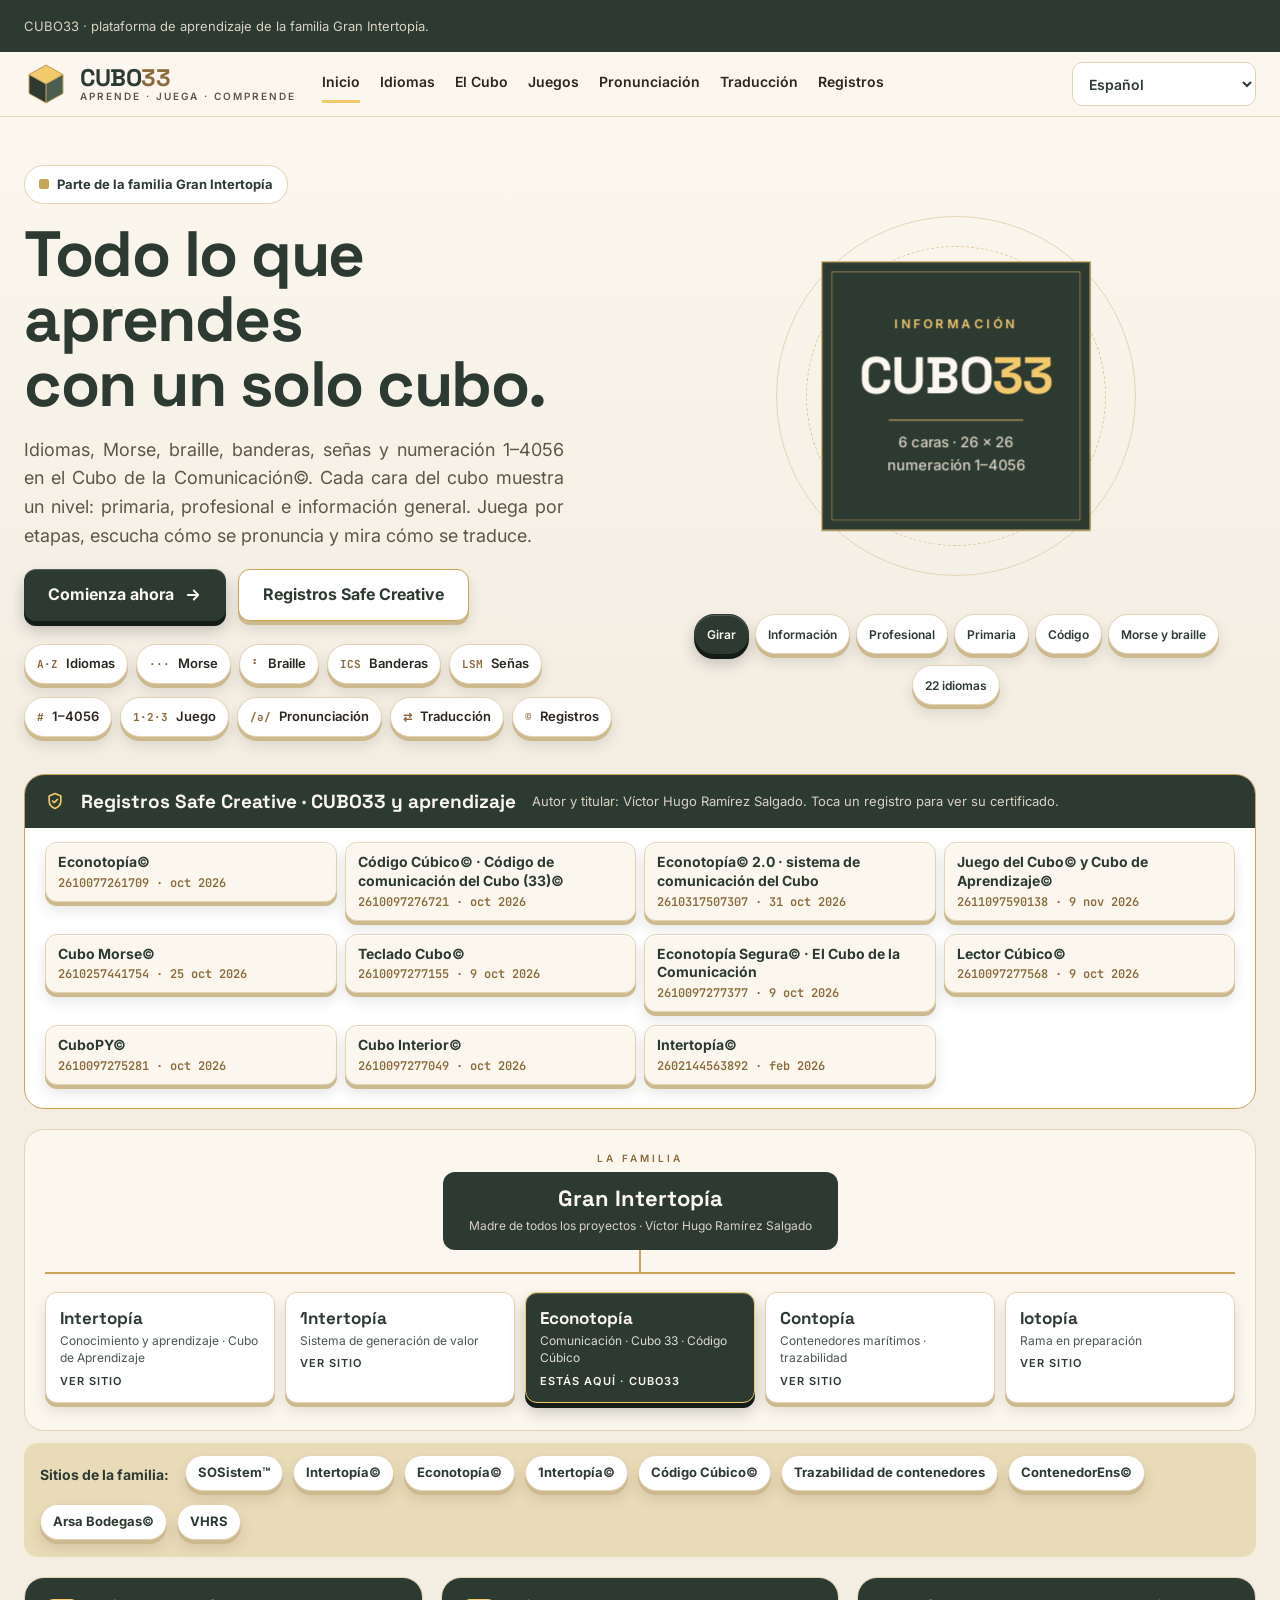
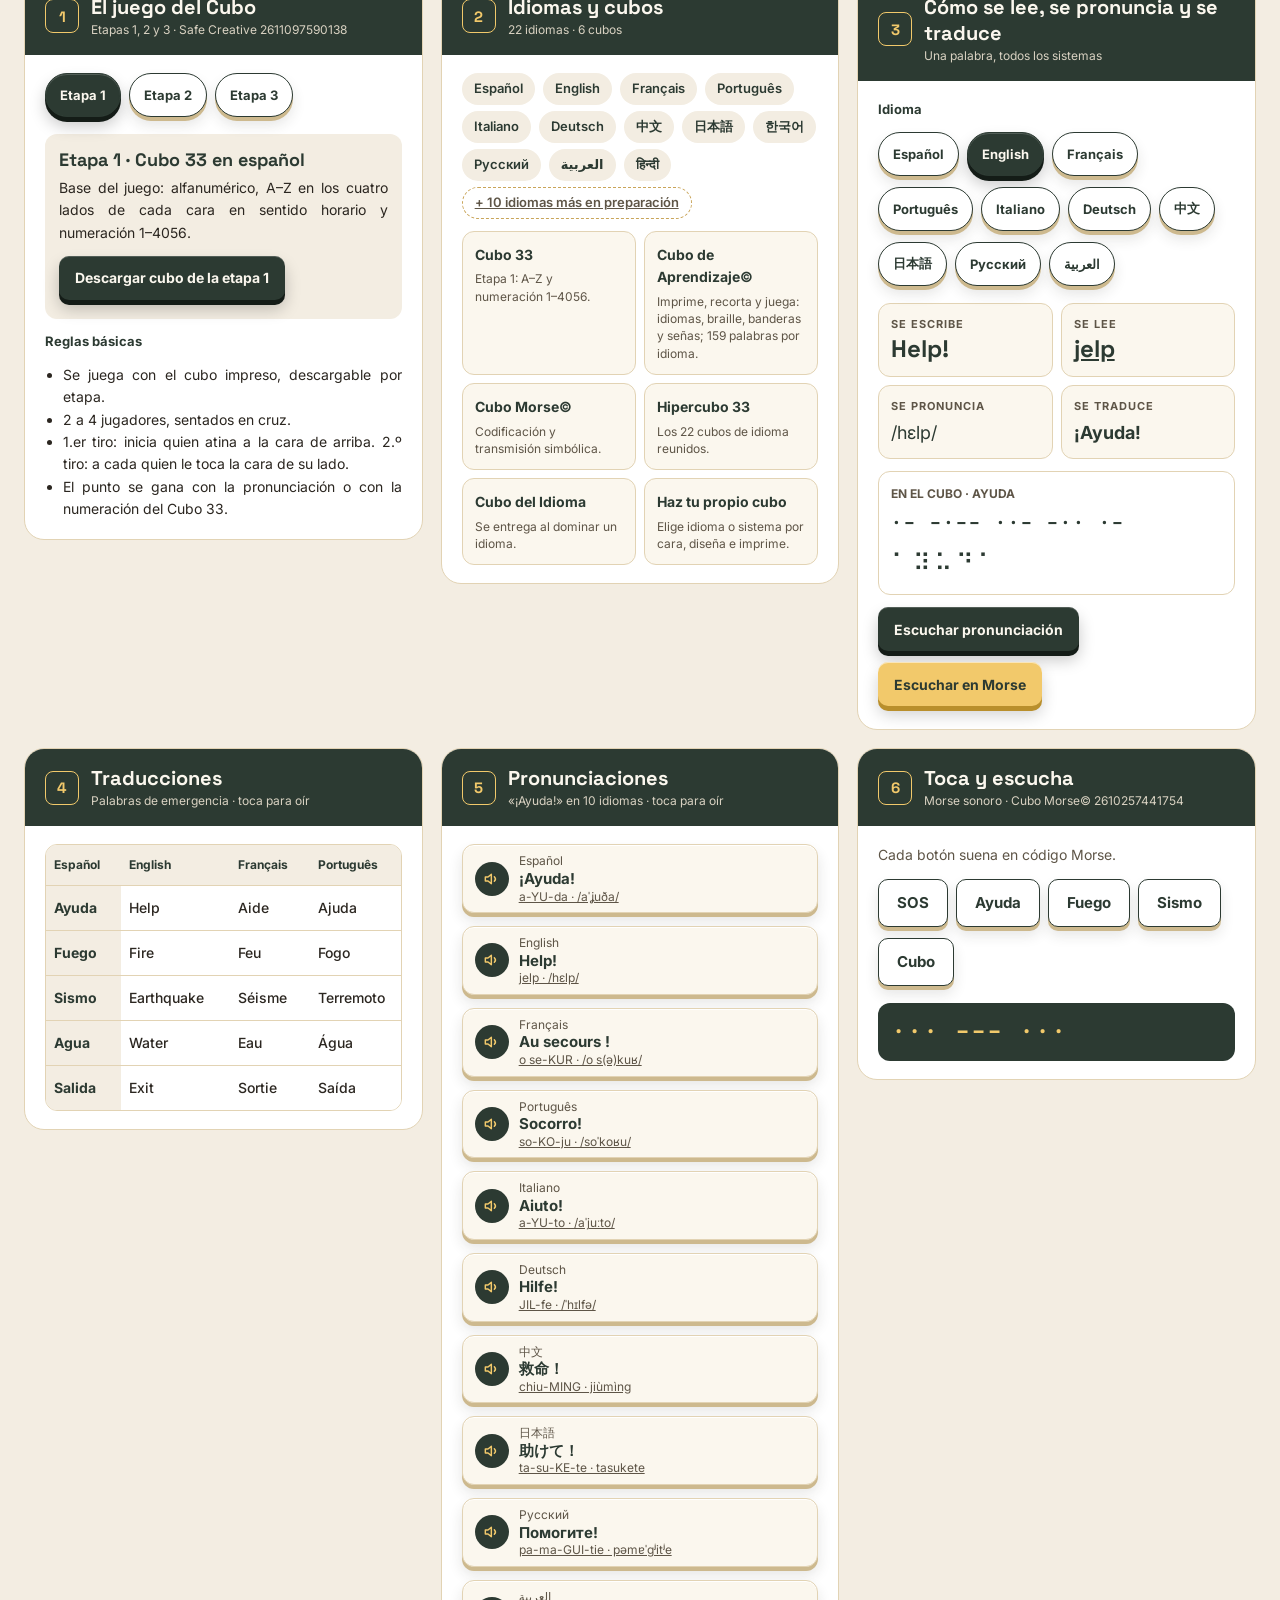
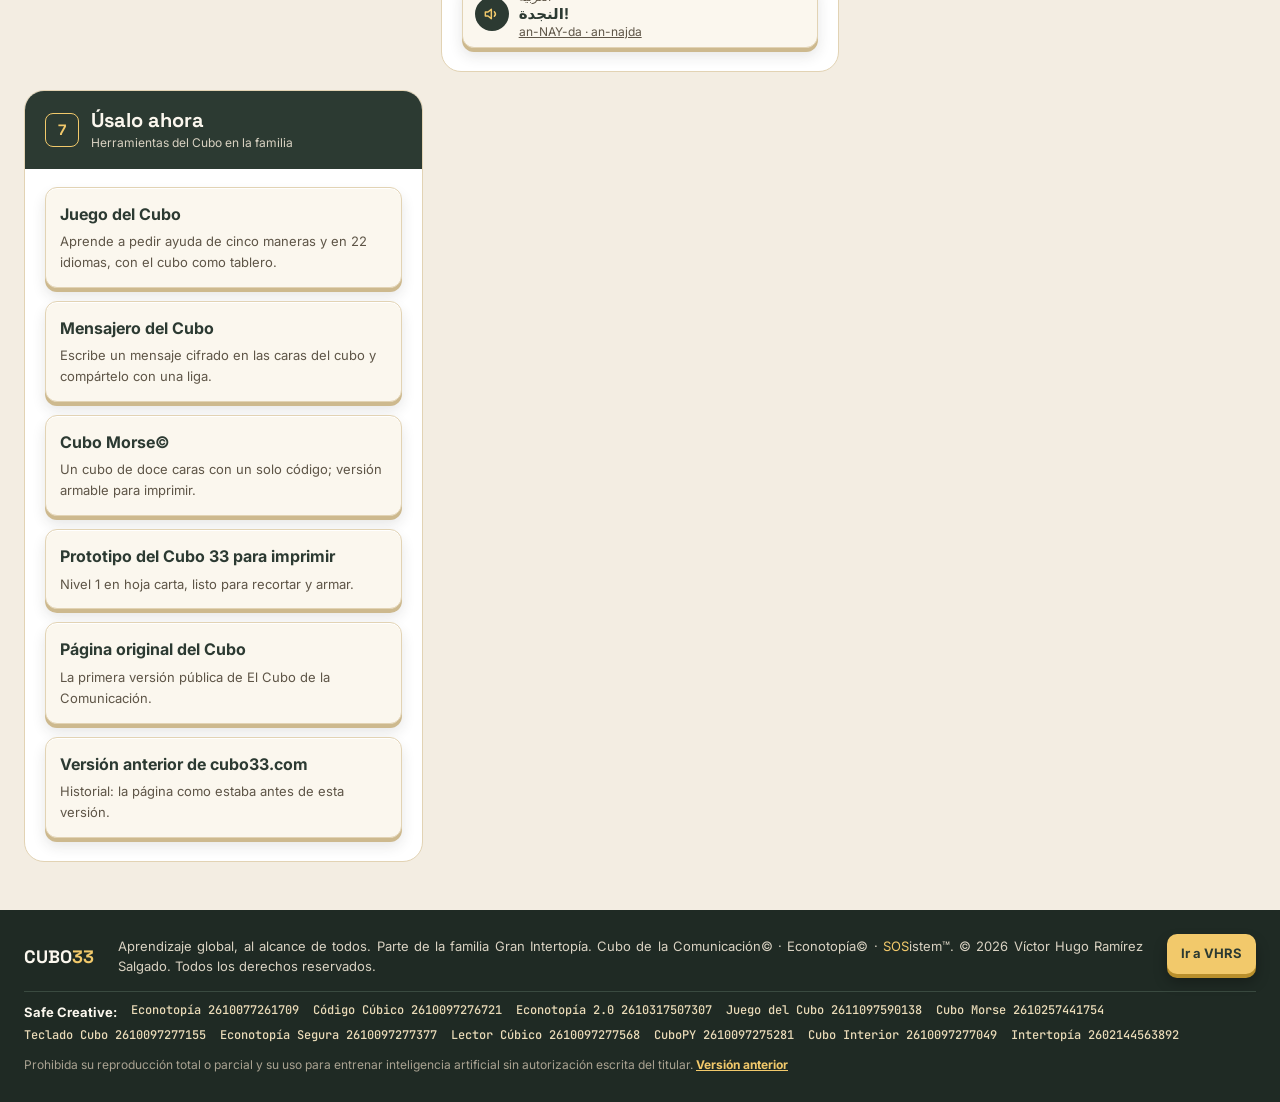
==== commit bfe0c82b: "Botones en relieve (3D) en todo lo que abre algo Asistencia-IA" ====
--- a/index.html
+++ b/index.html
@@ -13,7 +13,7 @@
 <meta name="twitter:card" content="summary">
 <link rel="preconnect" href="https://fonts.googleapis.com"><link rel="preconnect" href="https://fonts.gstatic.com" crossorigin>
 <link href="https://fonts.googleapis.com/css2?family=Inter:wght@400;500;600;700&family=Space+Grotesk:wght@500;600;700&family=JetBrains+Mono:wght@500;700&display=swap" rel="stylesheet">
-<link rel="stylesheet" href="estilo.css?v=F1">
+<link rel="stylesheet" href="estilo.css?v=F2">
 <script type="application/ld+json">{"@context": "https://schema.org", "@type": "WebSite", "name": "CUBO33 · El Cubo de la Comunicación©", "url": "https://cubo33.com/", "description": "CUBO33: plataforma de aprendizaje del Cubo de la Comunicación©. Idiomas, Morse, braille, banderas, señas y numeración 1–4056 en un cubo de seis caras. Parte de la familia Gran Intertopía. Obra de Víctor Hugo Ramírez Salgado.", "inLanguage": "es", "author": {"@type": "Person", "name": "Víctor Hugo Ramírez Salgado", "url": "https://victorhugoramirezsalgado.com"}, "copyrightHolder": {"@type": "Person", "name": "Víctor Hugo Ramírez Salgado"}, "copyrightYear": 2026}</script>
 </head>
 <body>
@@ -100,6 +100,6 @@
 <div class="f2"><b style="color:var(--crema)">Safe Creative:</b><a href="https://www.safecreative.org/work/2610077261709" target="_blank" rel="noopener">Econotopía 2610077261709</a><a href="https://www.safecreative.org/work/2610097276721" target="_blank" rel="noopener">Código Cúbico 2610097276721</a><a href="https://www.safecreative.org/work/2610317507307" target="_blank" rel="noopener">Econotopía 2.0 2610317507307</a><a href="https://www.safecreative.org/work/2611097590138" target="_blank" rel="noopener">Juego del Cubo 2611097590138</a><a href="https://www.safecreative.org/work/2610257441754" target="_blank" rel="noopener">Cubo Morse 2610257441754</a><a href="https://www.safecreative.org/work/2610097277155" target="_blank" rel="noopener">Teclado Cubo 2610097277155</a><a href="https://www.safecreative.org/work/2610097277377" target="_blank" rel="noopener">Econotopía Segura 2610097277377</a><a href="https://www.safecreative.org/work/2610097277568" target="_blank" rel="noopener">Lector Cúbico 2610097277568</a><a href="https://www.safecreative.org/work/2610097275281" target="_blank" rel="noopener">CuboPY 2610097275281</a><a href="https://www.safecreative.org/work/2610097277049" target="_blank" rel="noopener">Cubo Interior 2610097277049</a><a href="https://www.safecreative.org/work/2602144563892" target="_blank" rel="noopener">Intertopía 2602144563892</a></div>
 <p class="legal">Prohibida su reproducción total o parcial y su uso para entrenar inteligencia artificial sin autorización escrita del titular. <a href="anterior/">Versión anterior</a></p>
 </div></footer>
-<script src="sitio.js?v=F1"></script>
+<script src="sitio.js?v=F2"></script>
 </body>
 </html>
--- a/estilo.css
+++ b/estilo.css
@@ -170,3 +170,16 @@
 .pie .f2{display:flex;flex-wrap:wrap;gap:4px 14px;padding-top:10px;border-top:1px solid #3A4A40}
 .pie .f2 a{color:var(--arena);text-decoration:none;font:500 12px "JetBrains Mono",monospace}
 .pie .legal{margin:0;font-size:12px;color:#A9A291}
+
+/* Botones en relieve (3D): todo lo que abre algo sobresale con un canto inferior más oscuro */
+.btn-regresar,.b1,.b2,.chips a,.pastilla,.b-verde,.b-mostaza,.morse-b,.sitios a,.hijos a,.reg-lista a,.usar a,.voces button,.pie .btn-pie{
+  position:relative;transition:transform .14s,box-shadow .14s,filter .14s;margin-bottom:5px}
+.btn-regresar{box-shadow:inset 0 1px 0 rgba(255,255,255,.55),0 5px 0 #B98F2C,0 9px 16px rgba(0,0,0,.28)}
+.b1,.b-verde,.pastilla[aria-pressed="true"],.pastilla[aria-selected="true"],.hijos a.aqui,.sitios a.on{box-shadow:inset 0 1px 0 rgba(255,255,255,.18),0 5px 0 #141C17,0 9px 16px rgba(0,0,0,.22)}
+.b-mostaza{box-shadow:inset 0 1px 0 rgba(255,255,255,.55),0 5px 0 #B98F2C,0 9px 16px rgba(0,0,0,.18)}
+.b2,.chips a,.pastilla,.morse-b,.sitios a,.hijos a,.reg-lista a,.usar a,.voces button{box-shadow:inset 0 1px 0 #fff,0 4px 0 #CDB98E,0 8px 14px rgba(43,38,32,.12)}
+.btn-regresar:hover,.b1:hover,.b2:hover,.chips a:hover,.pastilla:hover,.b-verde:hover,.b-mostaza:hover,.morse-b:hover,.sitios a:hover,.hijos a:hover,.reg-lista a:hover,.usar a:hover,.voces button:hover{transform:translateY(-2px);filter:brightness(1.04)}
+.btn-regresar:active,.b1:active,.b2:active,.chips a:active,.pastilla:active,.b-verde:active,.b-mostaza:active,.morse-b:active,.sitios a:active,.hijos a:active,.reg-lista a:active,.usar a:active,.voces button:active{transform:translateY(4px);box-shadow:0 1px 0 #8A7A5A,0 2px 6px rgba(0,0,0,.15)}
+.tabla td button{transition:background .12s}.tabla td button:active{background:var(--arena)}
+.pie .btn-pie{display:inline-flex;align-items:center;min-height:40px;padding:0 14px;border-radius:10px;background:var(--mostaza);color:var(--verde)!important;text-decoration:none;box-shadow:0 4px 0 #B98F2C,0 8px 14px rgba(0,0,0,.3)}
+@media (prefers-reduced-motion:reduce){.btn-regresar,.b1,.b2,.chips a,.pastilla,.b-verde,.b-mostaza,.morse-b,.sitios a,.hijos a,.reg-lista a,.usar a,.voces button{transition:none}}
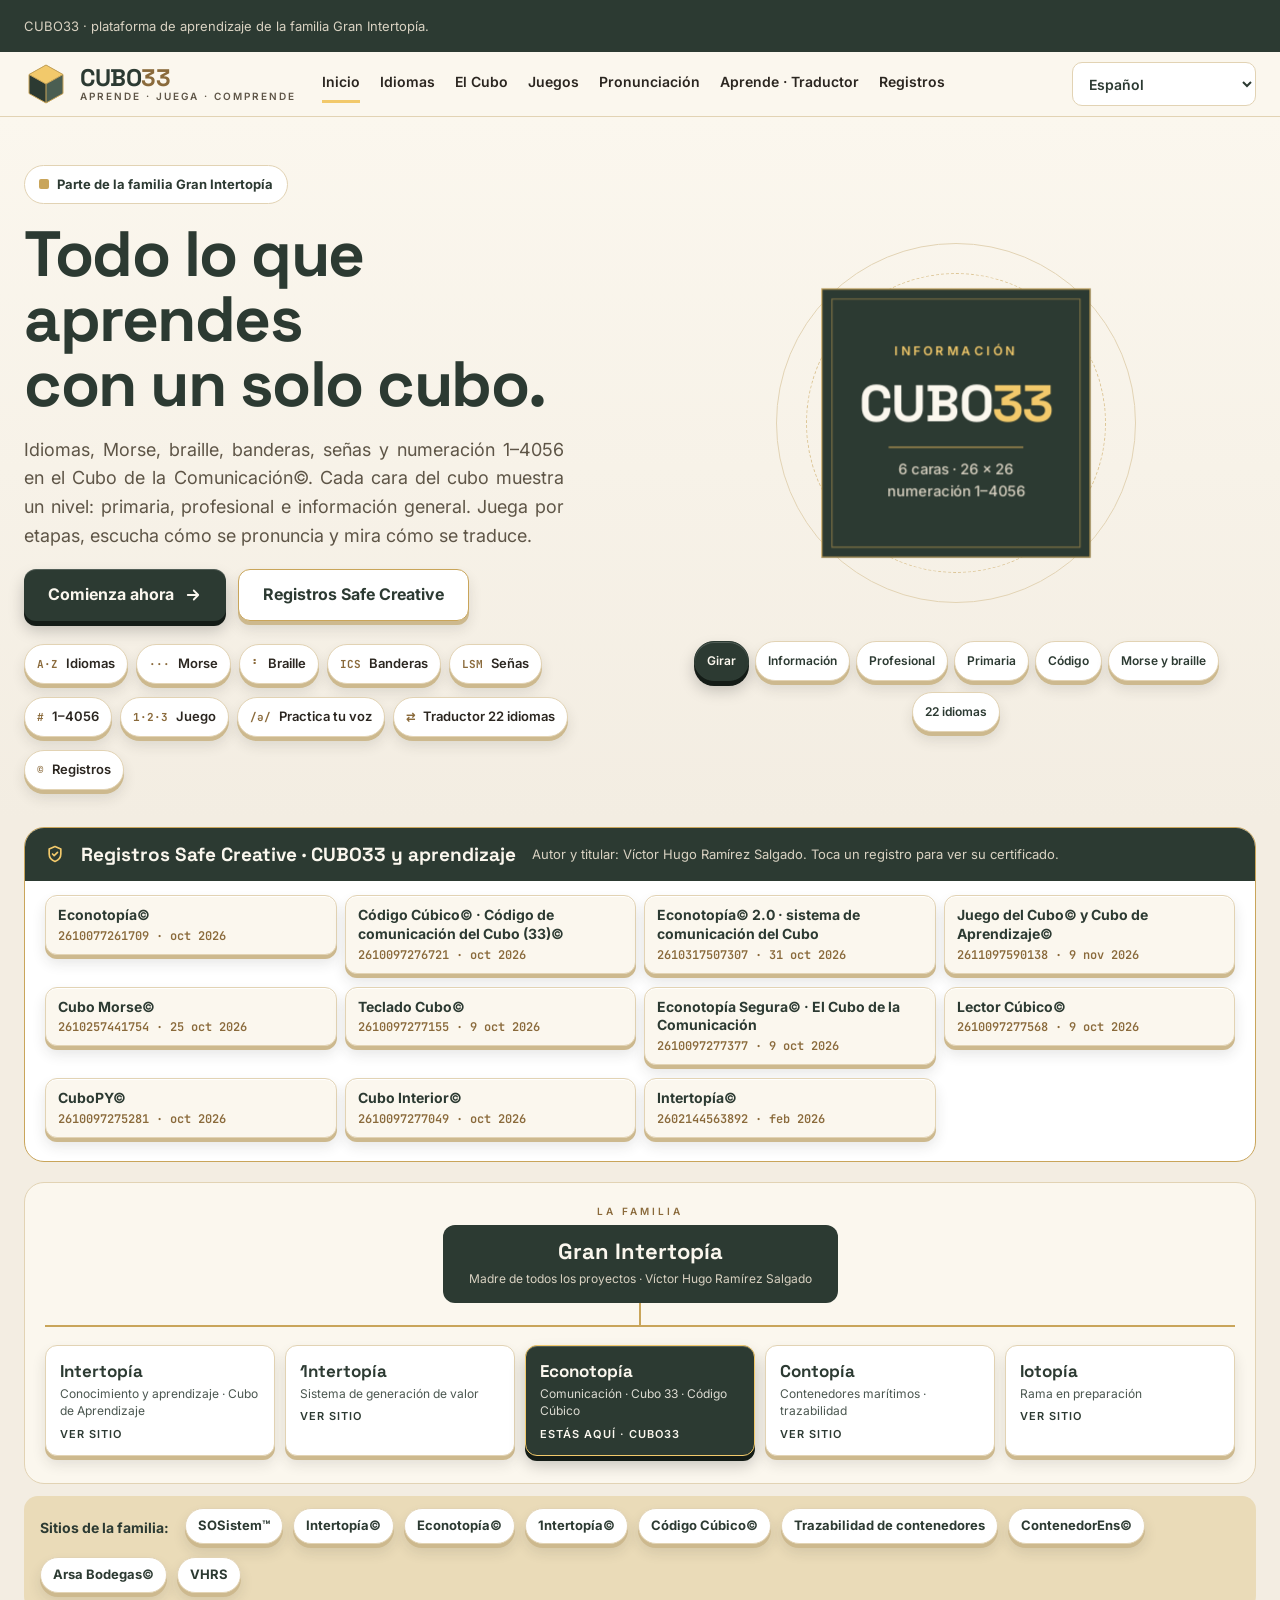
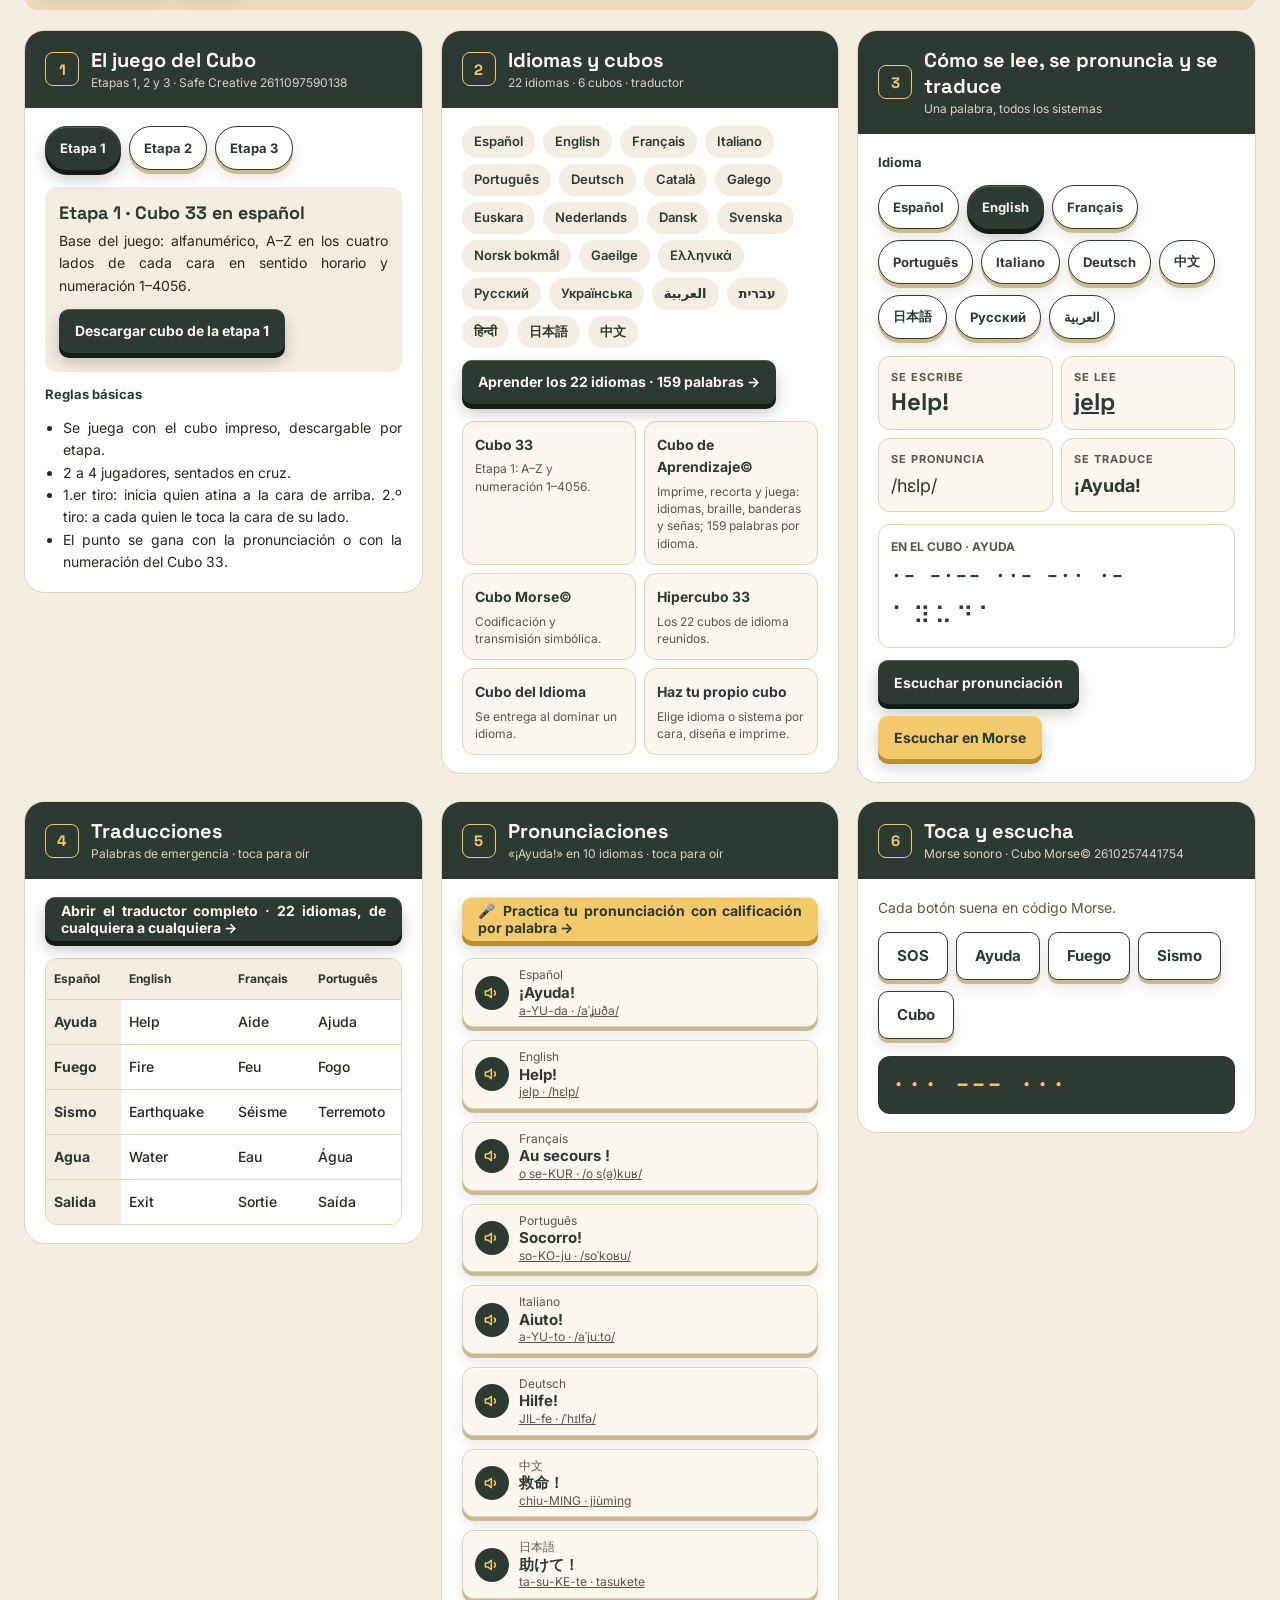
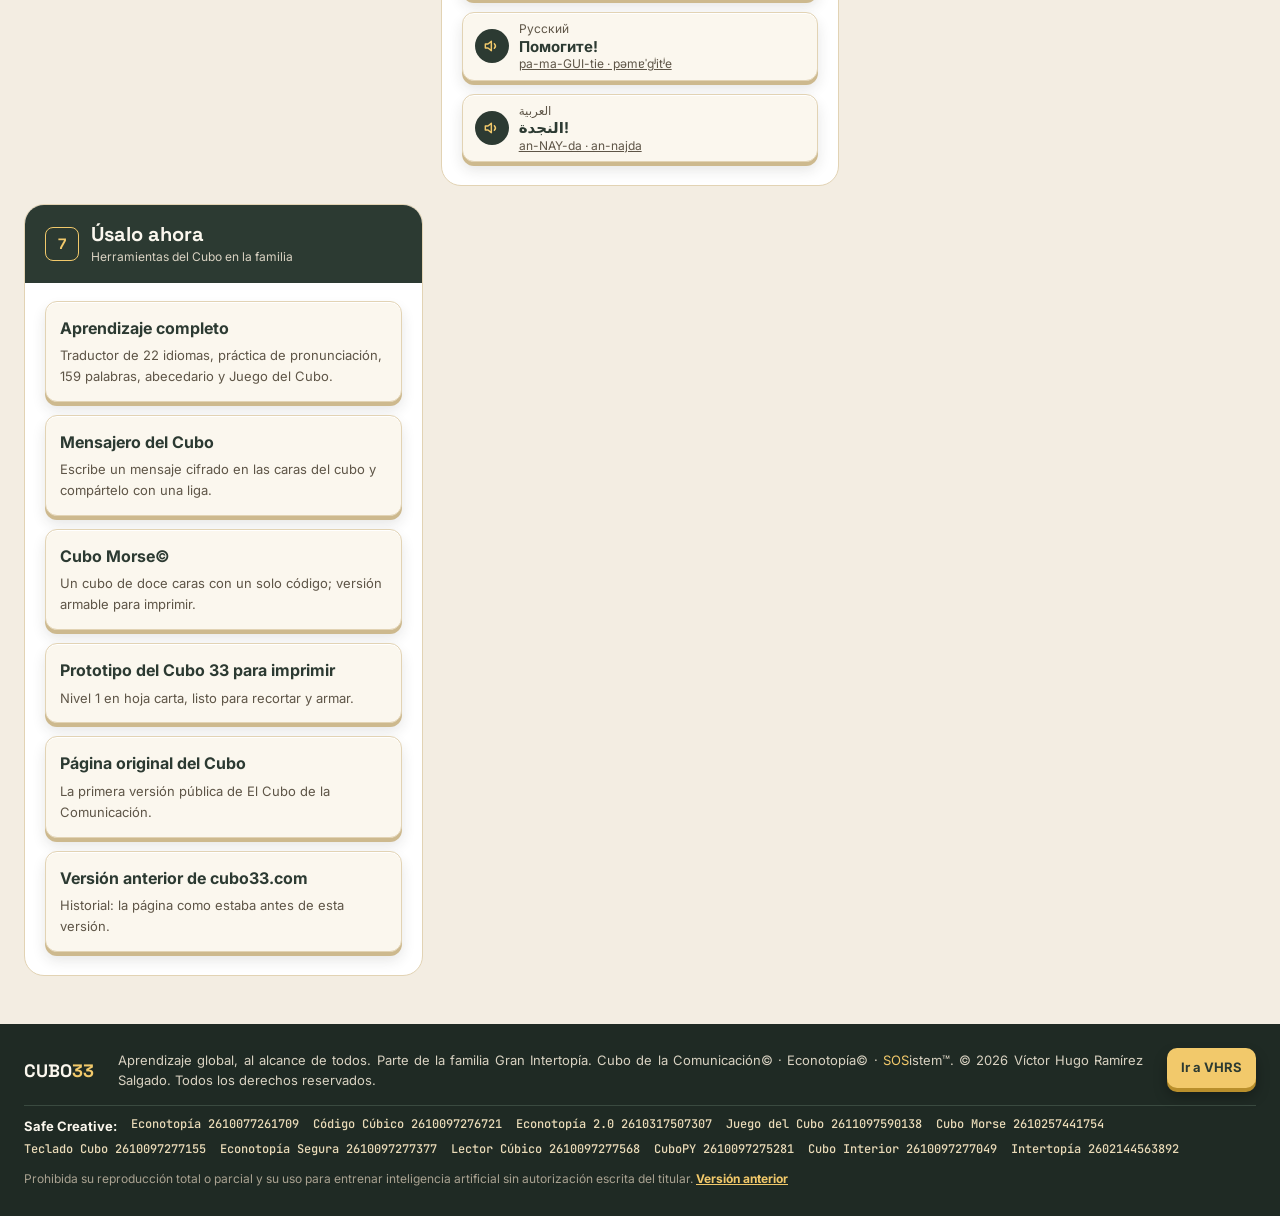
==== commit 201602d5: "CUBO33 · Aprende: traductor de 22 idiomas, práctica de pronunciación, 159 palabras, abecedario y Jue" ====
--- a/index.html
+++ b/index.html
@@ -13,7 +13,7 @@
 <meta name="twitter:card" content="summary">
 <link rel="preconnect" href="https://fonts.googleapis.com"><link rel="preconnect" href="https://fonts.gstatic.com" crossorigin>
 <link href="https://fonts.googleapis.com/css2?family=Inter:wght@400;500;600;700&family=Space+Grotesk:wght@500;600;700&family=JetBrains+Mono:wght@500;700&display=swap" rel="stylesheet">
-<link rel="stylesheet" href="estilo.css?v=F2">
+<link rel="stylesheet" href="estilo.css?v=F3">
 <script type="application/ld+json">{"@context": "https://schema.org", "@type": "WebSite", "name": "CUBO33 · El Cubo de la Comunicación©", "url": "https://cubo33.com/", "description": "CUBO33: plataforma de aprendizaje del Cubo de la Comunicación©. Idiomas, Morse, braille, banderas, señas y numeración 1–4056 en un cubo de seis caras. Parte de la familia Gran Intertopía. Obra de Víctor Hugo Ramírez Salgado.", "inLanguage": "es", "author": {"@type": "Person", "name": "Víctor Hugo Ramírez Salgado", "url": "https://victorhugoramirezsalgado.com"}, "copyrightHolder": {"@type": "Person", "name": "Víctor Hugo Ramírez Salgado"}, "copyrightYear": 2026}</script>
 </head>
 <body>
@@ -28,7 +28,7 @@
 <a class="logo" href="#inicio" aria-label="CUBO33 · Aprende. Juega. Comprende.">
 <svg width="44" height="44" viewBox="0 0 44 44" aria-hidden="true"><path d="M22 3L39 12.5V31.5L22 41L5 31.5V12.5Z" fill="#2C3A32"/><path d="M22 3L39 12.5L22 22L5 12.5Z" fill="#F2C96B"/><path d="M22 22V41L39 31.5V12.5Z" fill="#4A5E52"/><path d="M22 3L39 12.5V31.5L22 41L5 31.5V12.5Z M22 22L39 12.5 M22 22L5 12.5 M22 22V41" fill="none" stroke="#C9A55A" stroke-width="1"/></svg>
 <span><b>CUBO<span>33</span></b><small>APRENDE · JUEGA · COMPRENDE</small></span></a>
-<nav class="menu" aria-label="Principal"><a href="#inicio">Inicio</a><a href="#idiomas">Idiomas</a><a href="#cubo">El Cubo</a><a href="#juego">Juegos</a><a href="#pronunciaciones">Pronunciación</a><a href="#traducciones">Traducción</a><a href="#registros">Registros</a></nav>
+<nav class="menu" aria-label="Principal"><a href="#inicio">Inicio</a><a href="#idiomas">Idiomas</a><a href="#cubo">El Cubo</a><a href="#juego">Juegos</a><a href="#pronunciaciones">Pronunciación</a><a href="aprende/">Aprende · Traductor</a><a href="#registros">Registros</a></nav>
 <label class="idioma"><span class="oculto">Idioma del sitio</span><select id="idioma" aria-label="Idioma"><option value="">Español</option>
 <optgroup label="ONU"><option value="en">English</option><option value="fr">Français</option><option value="ar">العربية</option><option value="zh-CN">中文</option><option value="ru">Русский</option></optgroup>
 <optgroup label="Europa"><option value="pt">Português</option><option value="de">Deutsch</option><option value="it">Italiano</option><option value="nl">Nederlands</option><option value="pl">Polski</option><option value="uk">Українська</option><option value="el">Ελληνικά</option><option value="sv">Svenska</option><option value="ro">Română</option><option value="ca">Català</option><option value="eu">Euskara</option><option value="gl">Galego</option></optgroup>
@@ -43,7 +43,7 @@
 <h1 data-morse="CUBO 33" title="Toca para oír en Morse">Todo lo que aprendes<br>con un solo cubo.</h1>
 <p class="lema">Idiomas, Morse, braille, banderas, señas y numeración 1–4056 en el Cubo de la Comunicación©. Cada cara del cubo muestra un nivel: primaria, profesional e información general. Juega por etapas, escucha cómo se pronuncia y mira cómo se traduce.</p>
 <div class="acciones"><a class="b1" href="#juego">Comienza ahora <svg width="18" height="18" viewBox="0 0 24 24" fill="none" stroke="currentColor" stroke-width="2.4" stroke-linecap="round" stroke-linejoin="round" aria-hidden="true"><path d="M5 12h14M13 6l6 6-6 6"/></svg></a><a class="b2" href="#registros">Registros Safe Creative</a></div>
-<div class="chips"><a href="#idiomas"><span>A·Z</span>Idiomas</a><a href="#morse"><span>···</span>Morse</a><a href="#como"><span>⠃</span>Braille</a><a href="#idiomas"><span>ICS</span>Banderas</a><a href="#idiomas"><span>LSM</span>Señas</a><a href="#cubo"><span>#</span>1–4056</a><a href="#juego"><span>1·2·3</span>Juego</a><a href="#pronunciaciones"><span>/ə/</span>Pronunciación</a><a href="#traducciones"><span>⇄</span>Traducción</a><a href="#registros"><span>©</span>Registros</a></div>
+<div class="chips"><a href="#idiomas"><span>A·Z</span>Idiomas</a><a href="#morse"><span>···</span>Morse</a><a href="#como"><span>⠃</span>Braille</a><a href="#idiomas"><span>ICS</span>Banderas</a><a href="#idiomas"><span>LSM</span>Señas</a><a href="#cubo"><span>#</span>1–4056</a><a href="#juego"><span>1·2·3</span>Juego</a><a href="aprende/#pv"><span>/ə/</span>Practica tu voz</a><a href="aprende/#tr"><span>⇄</span>Traductor 22 idiomas</a><a href="#registros"><span>©</span>Registros</a></div>
 </div>
 
 <div class="escena-c" id="cubo">
@@ -89,7 +89,7 @@
 
 <nav class="sitios" aria-label="Sitios de la familia"><b>Sitios de la familia:</b><a href="https://sosistem.com" target="_blank" rel="noopener" data-sitio="sosistem">SOSistem™</a><a href="https://xn--intertopa-n5a.com" target="_blank" rel="noopener" data-sitio="intertopia">Intertopía©</a><a href="https://xn--econotopa-n5a.com" target="_blank" rel="noopener" data-sitio="econotopia">Econotopía©</a><a href="https://xn--1ntertopa-n5a.com" target="_blank" rel="noopener" data-sitio="unoint">1ntertopía©</a><a href="https://codigocubico.com" target="_blank" rel="noopener" data-sitio="codigocubico">Código Cúbico©</a><a href="https://tcontenedores.com" target="_blank" rel="noopener" data-sitio="tcontenedores">Trazabilidad de contenedores</a><a href="https://contenedorens.com" target="_blank" rel="noopener" data-sitio="contenedorens">ContenedorEns©</a><a href="https://arsabodegas.com" target="_blank" rel="noopener" data-sitio="arsa">Arsa Bodegas©</a><a href="https://victorhugoramirezsalgado.com" target="_blank" rel="noopener" data-sitio="vhrs">VHRS</a></nav>
 
-<div class="cajas"><section class="caja" id="juego"><div class="caja-cab"><span class="n">1</span><div><h2>El juego del Cubo</h2><small>Etapas 1, 2 y 3 · Safe Creative 2611097590138</small></div></div><div class="caja-cuerpo"><div class="fila-b" role="tablist" aria-label="Etapas"><button class="pastilla g" role="tab" id="tab-e1" aria-controls="etapa-1" aria-selected="true" data-etapa="1">Etapa 1</button><button class="pastilla g" role="tab" id="tab-e2" aria-controls="etapa-2" aria-selected="false" data-etapa="2">Etapa 2</button><button class="pastilla g" role="tab" id="tab-e3" aria-controls="etapa-3" aria-selected="false" data-etapa="3">Etapa 3</button></div><div class="panel" role="tabpanel" id="etapa-1" aria-labelledby="tab-e1"><b>Etapa 1 · Cubo 33 en español</b><p>Base del juego: alfanumérico, A–Z en los cuatro lados de cada cara en sentido horario y numeración 1–4056.</p><p style="margin-top:12px"><a class="b-verde" href="https://sosistem.com/assets/cubo33-nivel1-prototipo-carta.pdf" target="_blank" rel="noopener">Descargar cubo de la etapa 1</a></p></div><div class="panel" role="tabpanel" id="etapa-2" aria-labelledby="tab-e2" hidden><b>Etapa 2 · La cara de tu idioma</b><p>La cara 6 cambia al idioma que elijas. Preguntas como «¿cómo se dice hola en inglés?».</p><p style="margin-top:12px"><span class="b-verde" aria-disabled="true">Cubo de la etapa 2: próximamente</span></p></div><div class="panel" role="tabpanel" id="etapa-3" aria-labelledby="tab-e3" hidden><b>Etapa 3 · Tablas de aprendizaje</b><p>Primaria con los 6 sistemas del cubo; secundaria con al menos 3 idiomas. Quien domina un idioma recibe su Cubo del Idioma.</p><p style="margin-top:12px"><span class="b-verde" aria-disabled="true">Cubo de la etapa 3: próximamente</span></p></div><b style="font-size:13px;color:var(--verde)">Reglas básicas</b><ul><li>Se juega con el cubo impreso, descargable por etapa.</li><li>2 a 4 jugadores, sentados en cruz.</li><li>1.er tiro: inicia quien atina a la cara de arriba. 2.º tiro: a cada quien le toca la cara de su lado.</li><li>El punto se gana con la pronunciación o con la numeración del Cubo 33.</li></ul></div></section><section class="caja" id="idiomas"><div class="caja-cab"><span class="n">2</span><div><h2>Idiomas y cubos</h2><small>22 idiomas · 6 cubos</small></div></div><div class="caja-cuerpo"><div class="fila-b"><span class="etiq">Español</span><span class="etiq">English</span><span class="etiq">Français</span><span class="etiq">Português</span><span class="etiq">Italiano</span><span class="etiq">Deutsch</span><span class="etiq">中文</span><span class="etiq">日本語</span><span class="etiq">한국어</span><span class="etiq">Русский</span><span class="etiq">العربية</span><span class="etiq">हिन्दी</span><span class="etiq pend">+ 10 idiomas más en preparación</span></div><div class="mini"><div><b>Cubo 33</b><span>Etapa 1: A–Z y numeración 1–4056.</span></div><div><b>Cubo de Aprendizaje©</b><span>Imprime, recorta y juega: idiomas, braille, banderas y señas; 159 palabras por idioma.</span></div><div><b>Cubo Morse©</b><span>Codificación y transmisión simbólica.</span></div><div><b>Hipercubo 33</b><span>Los 22 cubos de idioma reunidos.</span></div><div><b>Cubo del Idioma</b><span>Se entrega al dominar un idioma.</span></div><div><b>Haz tu propio cubo</b><span>Elige idioma o sistema por cara, diseña e imprime.</span></div></div></div></section><section class="caja" id="como"><div class="caja-cab"><span class="n">3</span><div><h2>Cómo se lee, se pronuncia y se traduce</h2><small>Una palabra, todos los sistemas</small></div></div><div class="caja-cuerpo"><b style="font-size:13px;color:var(--verde)">Idioma</b><div class="fila-b"><button class="pastilla g" aria-pressed="false" data-lang="es" data-texto="¡Ayuda!" data-lectura="a-YU-da" data-ipa="/aˈʝuða/" data-voz="es-MX">Español</button><button class="pastilla g" aria-pressed="true" data-lang="en" data-texto="Help!" data-lectura="jelp" data-ipa="/hɛlp/" data-voz="en-US">English</button><button class="pastilla g" aria-pressed="false" data-lang="fr" data-texto="Au secours !" data-lectura="o se-KUR" data-ipa="/o s(ə)kuʁ/" data-voz="fr-FR">Français</button><button class="pastilla g" aria-pressed="false" data-lang="pt" data-texto="Socorro!" data-lectura="so-KO-ju" data-ipa="/soˈkoʁu/" data-voz="pt-BR">Português</button><button class="pastilla g" aria-pressed="false" data-lang="it" data-texto="Aiuto!" data-lectura="a-YU-to" data-ipa="/aˈjuːto/" data-voz="it-IT">Italiano</button><button class="pastilla g" aria-pressed="false" data-lang="de" data-texto="Hilfe!" data-lectura="JIL-fe" data-ipa="/ˈhɪlfə/" data-voz="de-DE">Deutsch</button><button class="pastilla g" aria-pressed="false" data-lang="zh" data-texto="救命！" data-lectura="chiu-MING" data-ipa="jiùmìng" data-voz="zh-CN">中文</button><button class="pastilla g" aria-pressed="false" data-lang="ja" data-texto="助けて！" data-lectura="ta-su-KE-te" data-ipa="tasukete" data-voz="ja-JP">日本語</button><button class="pastilla g" aria-pressed="false" data-lang="ru" data-texto="Помогите!" data-lectura="pa-ma-GUI-tie" data-ipa="pəmɐˈɡʲitʲe" data-voz="ru-RU">Русский</button><button class="pastilla g" aria-pressed="false" data-lang="ar" data-texto="النجدة!" data-lectura="an-NAY-da" data-ipa="an-najda" data-voz="ar-SA">العربية</button></div><div class="mini"><div class="dato"><small>SE ESCRIBE</small><b id="sel-escrito">Help!</b></div><div class="dato"><small>SE LEE</small><b class="s" id="sel-lectura">jelp</b></div><div class="dato"><small>SE PRONUNCIA</small><span style="font-size:18px;color:var(--verde)" id="sel-ipa">/hɛlp/</span></div><div class="dato"><small>SE TRADUCE</small><span style="font-size:18px;font-weight:700;color:var(--verde)">¡Ayuda!</span></div></div><div class="cubo-ayuda"><small style="font-size:12px;font-weight:700;color:var(--mut)">EN EL CUBO · AYUDA</small><span class="mono" style="font-weight:700;font-size:18px;letter-spacing:2px;color:var(--verde)">·– –·–– ··– –·· ·–</span><span style="font-size:24px;letter-spacing:4px;color:var(--verde)">⠁⠽⠥⠙⠁</span></div><div class="fila-b"><button class="b-verde" id="hablar-sel">Escuchar pronunciación</button><button class="b-mostaza" data-morse="AYUDA">Escuchar en Morse</button></div></div></section><section class="caja" id="traducciones"><div class="caja-cab"><span class="n">4</span><div><h2>Traducciones</h2><small>Palabras de emergencia · toca para oír</small></div></div><div class="caja-cuerpo"><div class="tabla"><table><thead><tr><th scope="col">Español</th><th scope="col">English</th><th scope="col">Français</th><th scope="col">Português</th><th scope="col">Italiano</th><th scope="col">Deutsch</th></tr></thead><tbody><tr><td><button data-decir="Ayuda" data-voz="es-MX">Ayuda</button></td><td><button data-decir="Help" data-voz="en-US">Help</button></td><td><button data-decir="Aide" data-voz="fr-FR">Aide</button></td><td><button data-decir="Ajuda" data-voz="pt-BR">Ajuda</button></td><td><button data-decir="Aiuto" data-voz="it-IT">Aiuto</button></td><td><button data-decir="Hilfe" data-voz="de-DE">Hilfe</button></td></tr><tr><td><button data-decir="Fuego" data-voz="es-MX">Fuego</button></td><td><button data-decir="Fire" data-voz="en-US">Fire</button></td><td><button data-decir="Feu" data-voz="fr-FR">Feu</button></td><td><button data-decir="Fogo" data-voz="pt-BR">Fogo</button></td><td><button data-decir="Fuoco" data-voz="it-IT">Fuoco</button></td><td><button data-decir="Feuer" data-voz="de-DE">Feuer</button></td></tr><tr><td><button data-decir="Sismo" data-voz="es-MX">Sismo</button></td><td><button data-decir="Earthquake" data-voz="en-US">Earthquake</button></td><td><button data-decir="Séisme" data-voz="fr-FR">Séisme</button></td><td><button data-decir="Terremoto" data-voz="pt-BR">Terremoto</button></td><td><button data-decir="Terremoto" data-voz="it-IT">Terremoto</button></td><td><button data-decir="Erdbeben" data-voz="de-DE">Erdbeben</button></td></tr><tr><td><button data-decir="Agua" data-voz="es-MX">Agua</button></td><td><button data-decir="Water" data-voz="en-US">Water</button></td><td><button data-decir="Eau" data-voz="fr-FR">Eau</button></td><td><button data-decir="Água" data-voz="pt-BR">Água</button></td><td><button data-decir="Acqua" data-voz="it-IT">Acqua</button></td><td><button data-decir="Wasser" data-voz="de-DE">Wasser</button></td></tr><tr><td><button data-decir="Salida" data-voz="es-MX">Salida</button></td><td><button data-decir="Exit" data-voz="en-US">Exit</button></td><td><button data-decir="Sortie" data-voz="fr-FR">Sortie</button></td><td><button data-decir="Saída" data-voz="pt-BR">Saída</button></td><td><button data-decir="Uscita" data-voz="it-IT">Uscita</button></td><td><button data-decir="Ausgang" data-voz="de-DE">Ausgang</button></td></tr></tbody></table></div></div></section><section class="caja" id="pronunciaciones"><div class="caja-cab"><span class="n">5</span><div><h2>Pronunciaciones</h2><small>«¡Ayuda!» en 10 idiomas · toca para oír</small></div></div><div class="caja-cuerpo"><div class="voces"><button data-decir="¡Ayuda!" data-voz="es-MX"><i><svg width="16" height="16" viewBox="0 0 24 24" fill="none" stroke="currentColor" stroke-width="2.2" stroke-linecap="round" stroke-linejoin="round" aria-hidden="true"><path d="M11 5L6 9H2v6h4l5 4V5z"/><path d="M15.5 8.5a5 5 0 010 7"/></svg></i><span>Español<b>¡Ayuda!</b><u>a-YU-da · /aˈʝuða/</u></span></button><button data-decir="Help!" data-voz="en-US"><i><svg width="16" height="16" viewBox="0 0 24 24" fill="none" stroke="currentColor" stroke-width="2.2" stroke-linecap="round" stroke-linejoin="round" aria-hidden="true"><path d="M11 5L6 9H2v6h4l5 4V5z"/><path d="M15.5 8.5a5 5 0 010 7"/></svg></i><span>English<b>Help!</b><u>jelp · /hɛlp/</u></span></button><button data-decir="Au secours !" data-voz="fr-FR"><i><svg width="16" height="16" viewBox="0 0 24 24" fill="none" stroke="currentColor" stroke-width="2.2" stroke-linecap="round" stroke-linejoin="round" aria-hidden="true"><path d="M11 5L6 9H2v6h4l5 4V5z"/><path d="M15.5 8.5a5 5 0 010 7"/></svg></i><span>Français<b>Au secours !</b><u>o se-KUR · /o s(ə)kuʁ/</u></span></button><button data-decir="Socorro!" data-voz="pt-BR"><i><svg width="16" height="16" viewBox="0 0 24 24" fill="none" stroke="currentColor" stroke-width="2.2" stroke-linecap="round" stroke-linejoin="round" aria-hidden="true"><path d="M11 5L6 9H2v6h4l5 4V5z"/><path d="M15.5 8.5a5 5 0 010 7"/></svg></i><span>Português<b>Socorro!</b><u>so-KO-ju · /soˈkoʁu/</u></span></button><button data-decir="Aiuto!" data-voz="it-IT"><i><svg width="16" height="16" viewBox="0 0 24 24" fill="none" stroke="currentColor" stroke-width="2.2" stroke-linecap="round" stroke-linejoin="round" aria-hidden="true"><path d="M11 5L6 9H2v6h4l5 4V5z"/><path d="M15.5 8.5a5 5 0 010 7"/></svg></i><span>Italiano<b>Aiuto!</b><u>a-YU-to · /aˈjuːto/</u></span></button><button data-decir="Hilfe!" data-voz="de-DE"><i><svg width="16" height="16" viewBox="0 0 24 24" fill="none" stroke="currentColor" stroke-width="2.2" stroke-linecap="round" stroke-linejoin="round" aria-hidden="true"><path d="M11 5L6 9H2v6h4l5 4V5z"/><path d="M15.5 8.5a5 5 0 010 7"/></svg></i><span>Deutsch<b>Hilfe!</b><u>JIL-fe · /ˈhɪlfə/</u></span></button><button data-decir="救命！" data-voz="zh-CN"><i><svg width="16" height="16" viewBox="0 0 24 24" fill="none" stroke="currentColor" stroke-width="2.2" stroke-linecap="round" stroke-linejoin="round" aria-hidden="true"><path d="M11 5L6 9H2v6h4l5 4V5z"/><path d="M15.5 8.5a5 5 0 010 7"/></svg></i><span>中文<b>救命！</b><u>chiu-MING · jiùmìng</u></span></button><button data-decir="助けて！" data-voz="ja-JP"><i><svg width="16" height="16" viewBox="0 0 24 24" fill="none" stroke="currentColor" stroke-width="2.2" stroke-linecap="round" stroke-linejoin="round" aria-hidden="true"><path d="M11 5L6 9H2v6h4l5 4V5z"/><path d="M15.5 8.5a5 5 0 010 7"/></svg></i><span>日本語<b>助けて！</b><u>ta-su-KE-te · tasukete</u></span></button><button data-decir="Помогите!" data-voz="ru-RU"><i><svg width="16" height="16" viewBox="0 0 24 24" fill="none" stroke="currentColor" stroke-width="2.2" stroke-linecap="round" stroke-linejoin="round" aria-hidden="true"><path d="M11 5L6 9H2v6h4l5 4V5z"/><path d="M15.5 8.5a5 5 0 010 7"/></svg></i><span>Русский<b>Помогите!</b><u>pa-ma-GUI-tie · pəmɐˈɡʲitʲe</u></span></button><button data-decir="النجدة!" data-voz="ar-SA"><i><svg width="16" height="16" viewBox="0 0 24 24" fill="none" stroke="currentColor" stroke-width="2.2" stroke-linecap="round" stroke-linejoin="round" aria-hidden="true"><path d="M11 5L6 9H2v6h4l5 4V5z"/><path d="M15.5 8.5a5 5 0 010 7"/></svg></i><span>العربية<b>النجدة!</b><u>an-NAY-da · an-najda</u></span></button></div></div></section><section class="caja" id="morse"><div class="caja-cab"><span class="n">6</span><div><h2>Toca y escucha</h2><small>Morse sonoro · Cubo Morse© 2610257441754</small></div></div><div class="caja-cuerpo"><p style="margin:0;font-size:14px;color:var(--mut)">Cada botón suena en código Morse.</p><div class="fila-b"><button class="morse-b" data-morse="SOS">SOS</button><button class="morse-b" data-morse="Ayuda">Ayuda</button><button class="morse-b" data-morse="Fuego">Fuego</button><button class="morse-b" data-morse="Sismo">Sismo</button><button class="morse-b" data-morse="Cubo">Cubo</button></div><div class="morse-salida" id="morse" aria-live="polite">··· ––– ···</div></div></section><section class="caja" id="usar"><div class="caja-cab"><span class="n">7</span><div><h2>Úsalo ahora</h2><small>Herramientas del Cubo en la familia</small></div></div><div class="caja-cuerpo"><div class="usar"><a href="https://sosistem.com/#aprende" target="_blank" rel="noopener"><b>Juego del Cubo</b><span>Aprende a pedir ayuda de cinco maneras y en 22 idiomas, con el cubo como tablero.</span></a><a href="https://sosistem.com/#mensajero" target="_blank" rel="noopener"><b>Mensajero del Cubo</b><span>Escribe un mensaje cifrado en las caras del cubo y compártelo con una liga.</span></a><a href="https://sosistem.com/#cubo-morse" target="_blank" rel="noopener"><b>Cubo Morse©</b><span>Un cubo de doce caras con un solo código; versión armable para imprimir.</span></a><a href="https://sosistem.com/assets/cubo33-nivel1-prototipo-carta.pdf" target="_blank" rel="noopener"><b>Prototipo del Cubo 33 para imprimir</b><span>Nivel 1 en hoja carta, listo para recortar y armar.</span></a><a href="https://victorhugoramirezsalgado-boop.github.io/Econotop-a-cubo/" target="_blank" rel="noopener"><b>Página original del Cubo</b><span>La primera versión pública de El Cubo de la Comunicación.</span></a><a href="anterior/"><b>Versión anterior de cubo33.com</b><span>Historial: la página como estaba antes de esta versión.</span></a></div></div></section></div>
+<div class="cajas"><section class="caja" id="juego"><div class="caja-cab"><span class="n">1</span><div><h2>El juego del Cubo</h2><small>Etapas 1, 2 y 3 · Safe Creative 2611097590138</small></div></div><div class="caja-cuerpo"><div class="fila-b" role="tablist" aria-label="Etapas"><button class="pastilla g" role="tab" id="tab-e1" aria-controls="etapa-1" aria-selected="true" data-etapa="1">Etapa 1</button><button class="pastilla g" role="tab" id="tab-e2" aria-controls="etapa-2" aria-selected="false" data-etapa="2">Etapa 2</button><button class="pastilla g" role="tab" id="tab-e3" aria-controls="etapa-3" aria-selected="false" data-etapa="3">Etapa 3</button></div><div class="panel" role="tabpanel" id="etapa-1" aria-labelledby="tab-e1"><b>Etapa 1 · Cubo 33 en español</b><p>Base del juego: alfanumérico, A–Z en los cuatro lados de cada cara en sentido horario y numeración 1–4056.</p><p style="margin-top:12px"><a class="b-verde" href="https://sosistem.com/assets/cubo33-nivel1-prototipo-carta.pdf" target="_blank" rel="noopener">Descargar cubo de la etapa 1</a></p></div><div class="panel" role="tabpanel" id="etapa-2" aria-labelledby="tab-e2" hidden><b>Etapa 2 · La cara de tu idioma</b><p>La cara 6 cambia al idioma que elijas. Preguntas como «¿cómo se dice hola en inglés?».</p><p style="margin-top:12px"><span class="b-verde" aria-disabled="true">Cubo de la etapa 2: próximamente</span></p></div><div class="panel" role="tabpanel" id="etapa-3" aria-labelledby="tab-e3" hidden><b>Etapa 3 · Tablas de aprendizaje</b><p>Primaria con los 6 sistemas del cubo; secundaria con al menos 3 idiomas. Quien domina un idioma recibe su Cubo del Idioma.</p><p style="margin-top:12px"><span class="b-verde" aria-disabled="true">Cubo de la etapa 3: próximamente</span></p></div><b style="font-size:13px;color:var(--verde)">Reglas básicas</b><ul><li>Se juega con el cubo impreso, descargable por etapa.</li><li>2 a 4 jugadores, sentados en cruz.</li><li>1.er tiro: inicia quien atina a la cara de arriba. 2.º tiro: a cada quien le toca la cara de su lado.</li><li>El punto se gana con la pronunciación o con la numeración del Cubo 33.</li></ul></div></section><section class="caja" id="idiomas"><div class="caja-cab"><span class="n">2</span><div><h2>Idiomas y cubos</h2><small>22 idiomas · 6 cubos · traductor</small></div></div><div class="caja-cuerpo"><div class="fila-b"><span class="etiq">Español</span><span class="etiq">English</span><span class="etiq">Français</span><span class="etiq">Italiano</span><span class="etiq">Português</span><span class="etiq">Deutsch</span><span class="etiq">Català</span><span class="etiq">Galego</span><span class="etiq">Euskara</span><span class="etiq">Nederlands</span><span class="etiq">Dansk</span><span class="etiq">Svenska</span><span class="etiq">Norsk bokmål</span><span class="etiq">Gaeilge</span><span class="etiq">Ελληνικά</span><span class="etiq">Русский</span><span class="etiq">Українська</span><span class="etiq">العربية</span><span class="etiq">עברית</span><span class="etiq">हिन्दी</span><span class="etiq">日本語</span><span class="etiq">中文</span></div><p style="margin:0"><a class="b-verde" href="aprende/#pa">Aprender los 22 idiomas · 159 palabras →</a></p><div class="mini"><div><b>Cubo 33</b><span>Etapa 1: A–Z y numeración 1–4056.</span></div><div><b>Cubo de Aprendizaje©</b><span>Imprime, recorta y juega: idiomas, braille, banderas y señas; 159 palabras por idioma.</span></div><div><b>Cubo Morse©</b><span>Codificación y transmisión simbólica.</span></div><div><b>Hipercubo 33</b><span>Los 22 cubos de idioma reunidos.</span></div><div><b>Cubo del Idioma</b><span>Se entrega al dominar un idioma.</span></div><div><b>Haz tu propio cubo</b><span>Elige idioma o sistema por cara, diseña e imprime.</span></div></div></div></section><section class="caja" id="como"><div class="caja-cab"><span class="n">3</span><div><h2>Cómo se lee, se pronuncia y se traduce</h2><small>Una palabra, todos los sistemas</small></div></div><div class="caja-cuerpo"><b style="font-size:13px;color:var(--verde)">Idioma</b><div class="fila-b"><button class="pastilla g" aria-pressed="false" data-lang="es" data-texto="¡Ayuda!" data-lectura="a-YU-da" data-ipa="/aˈʝuða/" data-voz="es-MX">Español</button><button class="pastilla g" aria-pressed="true" data-lang="en" data-texto="Help!" data-lectura="jelp" data-ipa="/hɛlp/" data-voz="en-US">English</button><button class="pastilla g" aria-pressed="false" data-lang="fr" data-texto="Au secours !" data-lectura="o se-KUR" data-ipa="/o s(ə)kuʁ/" data-voz="fr-FR">Français</button><button class="pastilla g" aria-pressed="false" data-lang="pt" data-texto="Socorro!" data-lectura="so-KO-ju" data-ipa="/soˈkoʁu/" data-voz="pt-BR">Português</button><button class="pastilla g" aria-pressed="false" data-lang="it" data-texto="Aiuto!" data-lectura="a-YU-to" data-ipa="/aˈjuːto/" data-voz="it-IT">Italiano</button><button class="pastilla g" aria-pressed="false" data-lang="de" data-texto="Hilfe!" data-lectura="JIL-fe" data-ipa="/ˈhɪlfə/" data-voz="de-DE">Deutsch</button><button class="pastilla g" aria-pressed="false" data-lang="zh" data-texto="救命！" data-lectura="chiu-MING" data-ipa="jiùmìng" data-voz="zh-CN">中文</button><button class="pastilla g" aria-pressed="false" data-lang="ja" data-texto="助けて！" data-lectura="ta-su-KE-te" data-ipa="tasukete" data-voz="ja-JP">日本語</button><button class="pastilla g" aria-pressed="false" data-lang="ru" data-texto="Помогите!" data-lectura="pa-ma-GUI-tie" data-ipa="pəmɐˈɡʲitʲe" data-voz="ru-RU">Русский</button><button class="pastilla g" aria-pressed="false" data-lang="ar" data-texto="النجدة!" data-lectura="an-NAY-da" data-ipa="an-najda" data-voz="ar-SA">العربية</button></div><div class="mini"><div class="dato"><small>SE ESCRIBE</small><b id="sel-escrito">Help!</b></div><div class="dato"><small>SE LEE</small><b class="s" id="sel-lectura">jelp</b></div><div class="dato"><small>SE PRONUNCIA</small><span style="font-size:18px;color:var(--verde)" id="sel-ipa">/hɛlp/</span></div><div class="dato"><small>SE TRADUCE</small><span style="font-size:18px;font-weight:700;color:var(--verde)">¡Ayuda!</span></div></div><div class="cubo-ayuda"><small style="font-size:12px;font-weight:700;color:var(--mut)">EN EL CUBO · AYUDA</small><span class="mono" style="font-weight:700;font-size:18px;letter-spacing:2px;color:var(--verde)">·– –·–– ··– –·· ·–</span><span style="font-size:24px;letter-spacing:4px;color:var(--verde)">⠁⠽⠥⠙⠁</span></div><div class="fila-b"><button class="b-verde" id="hablar-sel">Escuchar pronunciación</button><button class="b-mostaza" data-morse="AYUDA">Escuchar en Morse</button></div></div></section><section class="caja" id="traducciones"><div class="caja-cab"><span class="n">4</span><div><h2>Traducciones</h2><small>Palabras de emergencia · toca para oír</small></div></div><div class="caja-cuerpo"><p style="margin:0"><a class="b-verde" href="aprende/#tr">Abrir el traductor completo · 22 idiomas, de cualquiera a cualquiera →</a></p><div class="tabla"><table><thead><tr><th scope="col">Español</th><th scope="col">English</th><th scope="col">Français</th><th scope="col">Português</th><th scope="col">Italiano</th><th scope="col">Deutsch</th></tr></thead><tbody><tr><td><button data-decir="Ayuda" data-voz="es-MX">Ayuda</button></td><td><button data-decir="Help" data-voz="en-US">Help</button></td><td><button data-decir="Aide" data-voz="fr-FR">Aide</button></td><td><button data-decir="Ajuda" data-voz="pt-BR">Ajuda</button></td><td><button data-decir="Aiuto" data-voz="it-IT">Aiuto</button></td><td><button data-decir="Hilfe" data-voz="de-DE">Hilfe</button></td></tr><tr><td><button data-decir="Fuego" data-voz="es-MX">Fuego</button></td><td><button data-decir="Fire" data-voz="en-US">Fire</button></td><td><button data-decir="Feu" data-voz="fr-FR">Feu</button></td><td><button data-decir="Fogo" data-voz="pt-BR">Fogo</button></td><td><button data-decir="Fuoco" data-voz="it-IT">Fuoco</button></td><td><button data-decir="Feuer" data-voz="de-DE">Feuer</button></td></tr><tr><td><button data-decir="Sismo" data-voz="es-MX">Sismo</button></td><td><button data-decir="Earthquake" data-voz="en-US">Earthquake</button></td><td><button data-decir="Séisme" data-voz="fr-FR">Séisme</button></td><td><button data-decir="Terremoto" data-voz="pt-BR">Terremoto</button></td><td><button data-decir="Terremoto" data-voz="it-IT">Terremoto</button></td><td><button data-decir="Erdbeben" data-voz="de-DE">Erdbeben</button></td></tr><tr><td><button data-decir="Agua" data-voz="es-MX">Agua</button></td><td><button data-decir="Water" data-voz="en-US">Water</button></td><td><button data-decir="Eau" data-voz="fr-FR">Eau</button></td><td><button data-decir="Água" data-voz="pt-BR">Água</button></td><td><button data-decir="Acqua" data-voz="it-IT">Acqua</button></td><td><button data-decir="Wasser" data-voz="de-DE">Wasser</button></td></tr><tr><td><button data-decir="Salida" data-voz="es-MX">Salida</button></td><td><button data-decir="Exit" data-voz="en-US">Exit</button></td><td><button data-decir="Sortie" data-voz="fr-FR">Sortie</button></td><td><button data-decir="Saída" data-voz="pt-BR">Saída</button></td><td><button data-decir="Uscita" data-voz="it-IT">Uscita</button></td><td><button data-decir="Ausgang" data-voz="de-DE">Ausgang</button></td></tr></tbody></table></div></div></section><section class="caja" id="pronunciaciones"><div class="caja-cab"><span class="n">5</span><div><h2>Pronunciaciones</h2><small>«¡Ayuda!» en 10 idiomas · toca para oír</small></div></div><div class="caja-cuerpo"><p style="margin:0"><a class="b-mostaza" href="aprende/#pv">🎤 Practica tu pronunciación con calificación por palabra →</a></p><div class="voces"><button data-decir="¡Ayuda!" data-voz="es-MX"><i><svg width="16" height="16" viewBox="0 0 24 24" fill="none" stroke="currentColor" stroke-width="2.2" stroke-linecap="round" stroke-linejoin="round" aria-hidden="true"><path d="M11 5L6 9H2v6h4l5 4V5z"/><path d="M15.5 8.5a5 5 0 010 7"/></svg></i><span>Español<b>¡Ayuda!</b><u>a-YU-da · /aˈʝuða/</u></span></button><button data-decir="Help!" data-voz="en-US"><i><svg width="16" height="16" viewBox="0 0 24 24" fill="none" stroke="currentColor" stroke-width="2.2" stroke-linecap="round" stroke-linejoin="round" aria-hidden="true"><path d="M11 5L6 9H2v6h4l5 4V5z"/><path d="M15.5 8.5a5 5 0 010 7"/></svg></i><span>English<b>Help!</b><u>jelp · /hɛlp/</u></span></button><button data-decir="Au secours !" data-voz="fr-FR"><i><svg width="16" height="16" viewBox="0 0 24 24" fill="none" stroke="currentColor" stroke-width="2.2" stroke-linecap="round" stroke-linejoin="round" aria-hidden="true"><path d="M11 5L6 9H2v6h4l5 4V5z"/><path d="M15.5 8.5a5 5 0 010 7"/></svg></i><span>Français<b>Au secours !</b><u>o se-KUR · /o s(ə)kuʁ/</u></span></button><button data-decir="Socorro!" data-voz="pt-BR"><i><svg width="16" height="16" viewBox="0 0 24 24" fill="none" stroke="currentColor" stroke-width="2.2" stroke-linecap="round" stroke-linejoin="round" aria-hidden="true"><path d="M11 5L6 9H2v6h4l5 4V5z"/><path d="M15.5 8.5a5 5 0 010 7"/></svg></i><span>Português<b>Socorro!</b><u>so-KO-ju · /soˈkoʁu/</u></span></button><button data-decir="Aiuto!" data-voz="it-IT"><i><svg width="16" height="16" viewBox="0 0 24 24" fill="none" stroke="currentColor" stroke-width="2.2" stroke-linecap="round" stroke-linejoin="round" aria-hidden="true"><path d="M11 5L6 9H2v6h4l5 4V5z"/><path d="M15.5 8.5a5 5 0 010 7"/></svg></i><span>Italiano<b>Aiuto!</b><u>a-YU-to · /aˈjuːto/</u></span></button><button data-decir="Hilfe!" data-voz="de-DE"><i><svg width="16" height="16" viewBox="0 0 24 24" fill="none" stroke="currentColor" stroke-width="2.2" stroke-linecap="round" stroke-linejoin="round" aria-hidden="true"><path d="M11 5L6 9H2v6h4l5 4V5z"/><path d="M15.5 8.5a5 5 0 010 7"/></svg></i><span>Deutsch<b>Hilfe!</b><u>JIL-fe · /ˈhɪlfə/</u></span></button><button data-decir="救命！" data-voz="zh-CN"><i><svg width="16" height="16" viewBox="0 0 24 24" fill="none" stroke="currentColor" stroke-width="2.2" stroke-linecap="round" stroke-linejoin="round" aria-hidden="true"><path d="M11 5L6 9H2v6h4l5 4V5z"/><path d="M15.5 8.5a5 5 0 010 7"/></svg></i><span>中文<b>救命！</b><u>chiu-MING · jiùmìng</u></span></button><button data-decir="助けて！" data-voz="ja-JP"><i><svg width="16" height="16" viewBox="0 0 24 24" fill="none" stroke="currentColor" stroke-width="2.2" stroke-linecap="round" stroke-linejoin="round" aria-hidden="true"><path d="M11 5L6 9H2v6h4l5 4V5z"/><path d="M15.5 8.5a5 5 0 010 7"/></svg></i><span>日本語<b>助けて！</b><u>ta-su-KE-te · tasukete</u></span></button><button data-decir="Помогите!" data-voz="ru-RU"><i><svg width="16" height="16" viewBox="0 0 24 24" fill="none" stroke="currentColor" stroke-width="2.2" stroke-linecap="round" stroke-linejoin="round" aria-hidden="true"><path d="M11 5L6 9H2v6h4l5 4V5z"/><path d="M15.5 8.5a5 5 0 010 7"/></svg></i><span>Русский<b>Помогите!</b><u>pa-ma-GUI-tie · pəmɐˈɡʲitʲe</u></span></button><button data-decir="النجدة!" data-voz="ar-SA"><i><svg width="16" height="16" viewBox="0 0 24 24" fill="none" stroke="currentColor" stroke-width="2.2" stroke-linecap="round" stroke-linejoin="round" aria-hidden="true"><path d="M11 5L6 9H2v6h4l5 4V5z"/><path d="M15.5 8.5a5 5 0 010 7"/></svg></i><span>العربية<b>النجدة!</b><u>an-NAY-da · an-najda</u></span></button></div></div></section><section class="caja" id="morse"><div class="caja-cab"><span class="n">6</span><div><h2>Toca y escucha</h2><small>Morse sonoro · Cubo Morse© 2610257441754</small></div></div><div class="caja-cuerpo"><p style="margin:0;font-size:14px;color:var(--mut)">Cada botón suena en código Morse.</p><div class="fila-b"><button class="morse-b" data-morse="SOS">SOS</button><button class="morse-b" data-morse="Ayuda">Ayuda</button><button class="morse-b" data-morse="Fuego">Fuego</button><button class="morse-b" data-morse="Sismo">Sismo</button><button class="morse-b" data-morse="Cubo">Cubo</button></div><div class="morse-salida" id="morse" aria-live="polite">··· ––– ···</div></div></section><section class="caja" id="usar"><div class="caja-cab"><span class="n">7</span><div><h2>Úsalo ahora</h2><small>Herramientas del Cubo en la familia</small></div></div><div class="caja-cuerpo"><div class="usar"><a href="aprende/"><b>Aprendizaje completo</b><span>Traductor de 22 idiomas, práctica de pronunciación, 159 palabras, abecedario y Juego del Cubo.</span></a><a href="https://sosistem.com/#mensajero" target="_blank" rel="noopener"><b>Mensajero del Cubo</b><span>Escribe un mensaje cifrado en las caras del cubo y compártelo con una liga.</span></a><a href="https://sosistem.com/#cubo-morse" target="_blank" rel="noopener"><b>Cubo Morse©</b><span>Un cubo de doce caras con un solo código; versión armable para imprimir.</span></a><a href="https://sosistem.com/assets/cubo33-nivel1-prototipo-carta.pdf" target="_blank" rel="noopener"><b>Prototipo del Cubo 33 para imprimir</b><span>Nivel 1 en hoja carta, listo para recortar y armar.</span></a><a href="https://victorhugoramirezsalgado-boop.github.io/Econotop-a-cubo/" target="_blank" rel="noopener"><b>Página original del Cubo</b><span>La primera versión pública de El Cubo de la Comunicación.</span></a><a href="anterior/"><b>Versión anterior de cubo33.com</b><span>Historial: la página como estaba antes de esta versión.</span></a></div></div></section></div>
 </div>
 </main>
 
@@ -100,6 +100,6 @@
 <div class="f2"><b style="color:var(--crema)">Safe Creative:</b><a href="https://www.safecreative.org/work/2610077261709" target="_blank" rel="noopener">Econotopía 2610077261709</a><a href="https://www.safecreative.org/work/2610097276721" target="_blank" rel="noopener">Código Cúbico 2610097276721</a><a href="https://www.safecreative.org/work/2610317507307" target="_blank" rel="noopener">Econotopía 2.0 2610317507307</a><a href="https://www.safecreative.org/work/2611097590138" target="_blank" rel="noopener">Juego del Cubo 2611097590138</a><a href="https://www.safecreative.org/work/2610257441754" target="_blank" rel="noopener">Cubo Morse 2610257441754</a><a href="https://www.safecreative.org/work/2610097277155" target="_blank" rel="noopener">Teclado Cubo 2610097277155</a><a href="https://www.safecreative.org/work/2610097277377" target="_blank" rel="noopener">Econotopía Segura 2610097277377</a><a href="https://www.safecreative.org/work/2610097277568" target="_blank" rel="noopener">Lector Cúbico 2610097277568</a><a href="https://www.safecreative.org/work/2610097275281" target="_blank" rel="noopener">CuboPY 2610097275281</a><a href="https://www.safecreative.org/work/2610097277049" target="_blank" rel="noopener">Cubo Interior 2610097277049</a><a href="https://www.safecreative.org/work/2602144563892" target="_blank" rel="noopener">Intertopía 2602144563892</a></div>
 <p class="legal">Prohibida su reproducción total o parcial y su uso para entrenar inteligencia artificial sin autorización escrita del titular. <a href="anterior/">Versión anterior</a></p>
 </div></footer>
-<script src="sitio.js?v=F2"></script>
+<script src="sitio.js?v=F3"></script>
 </body>
 </html>
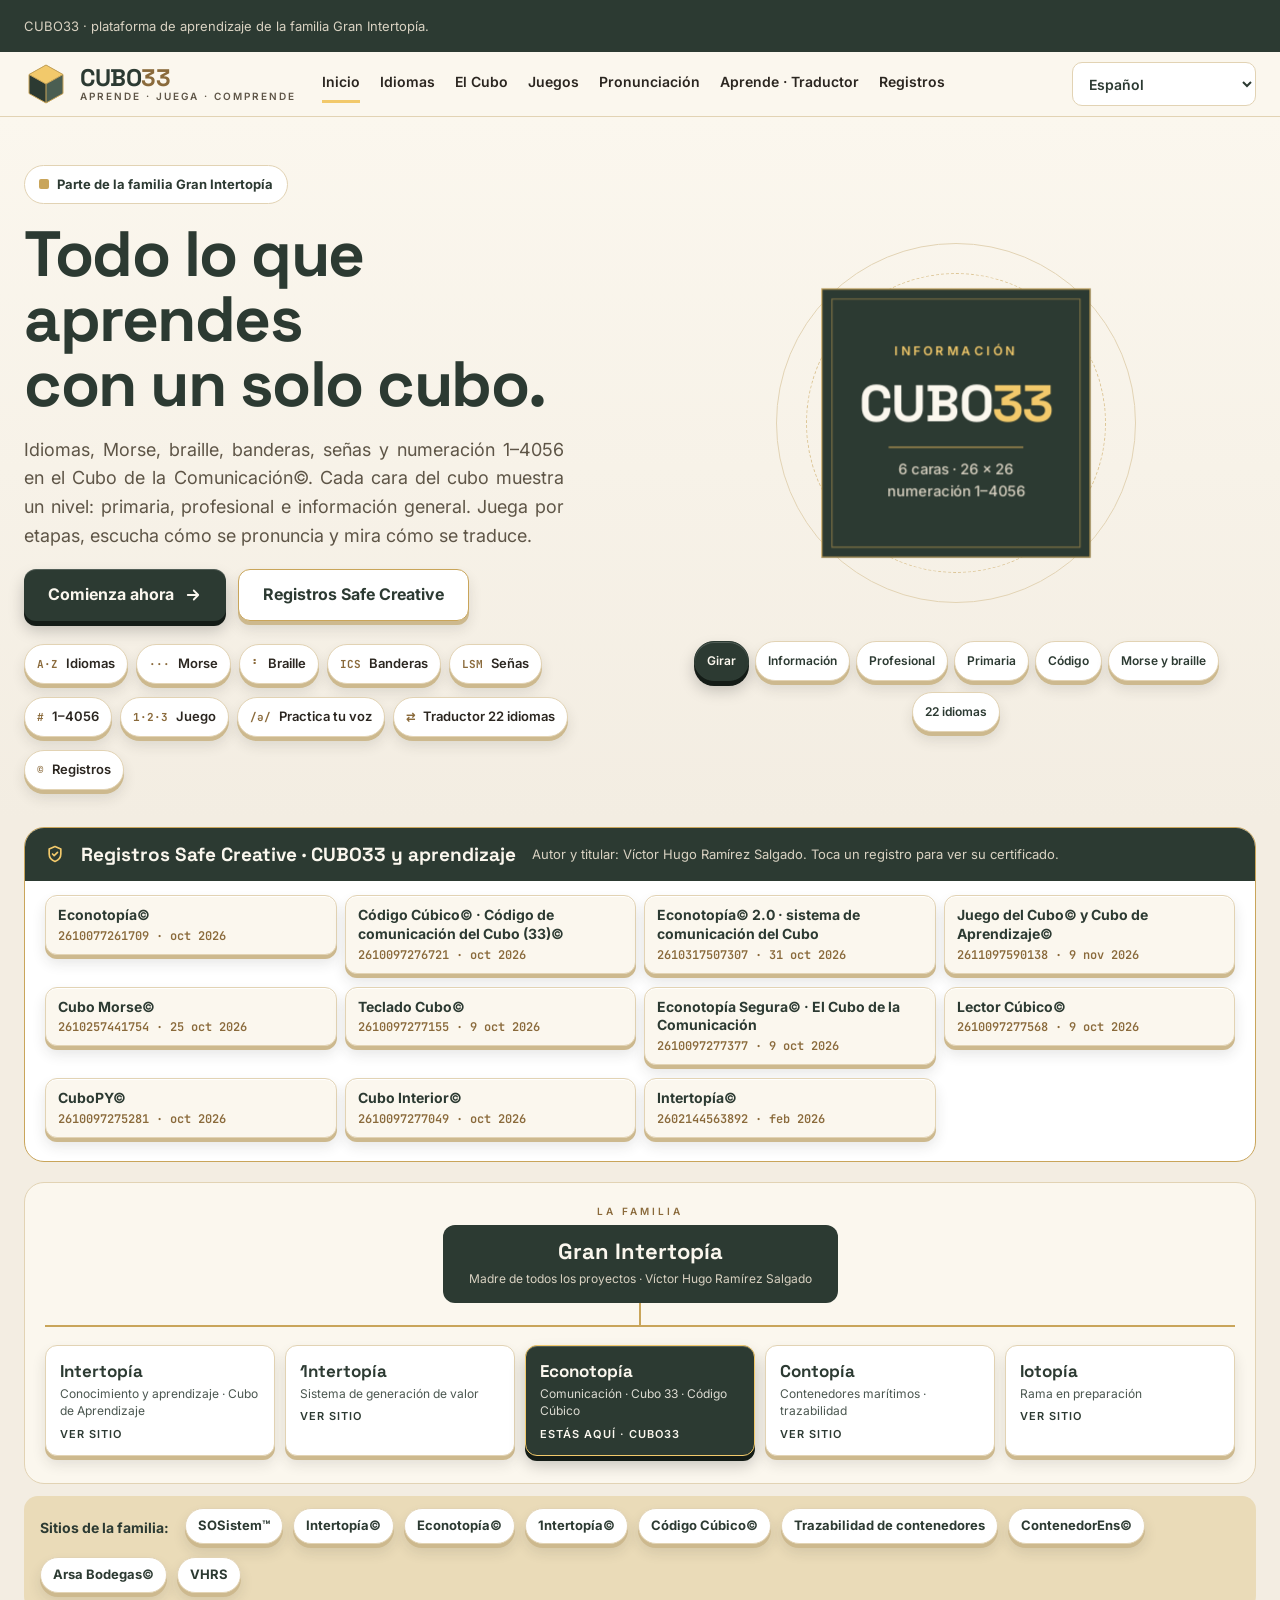
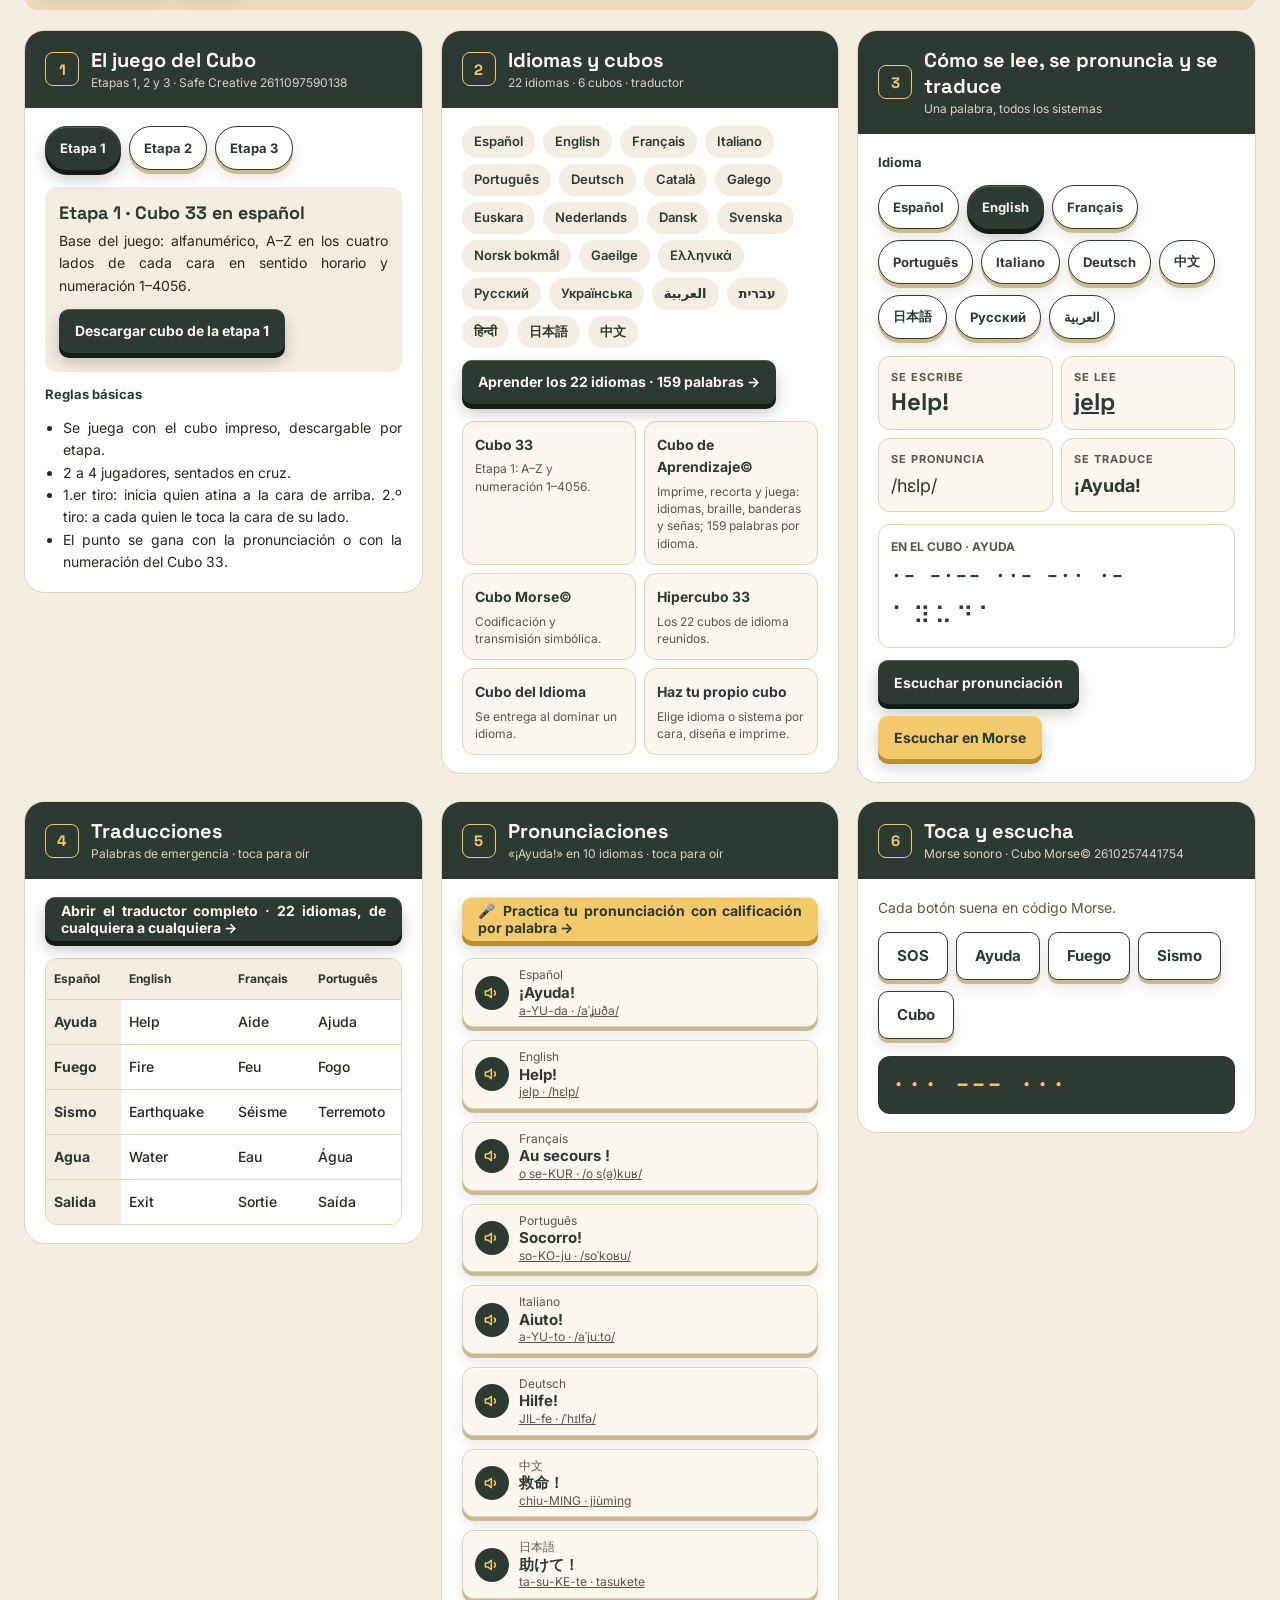
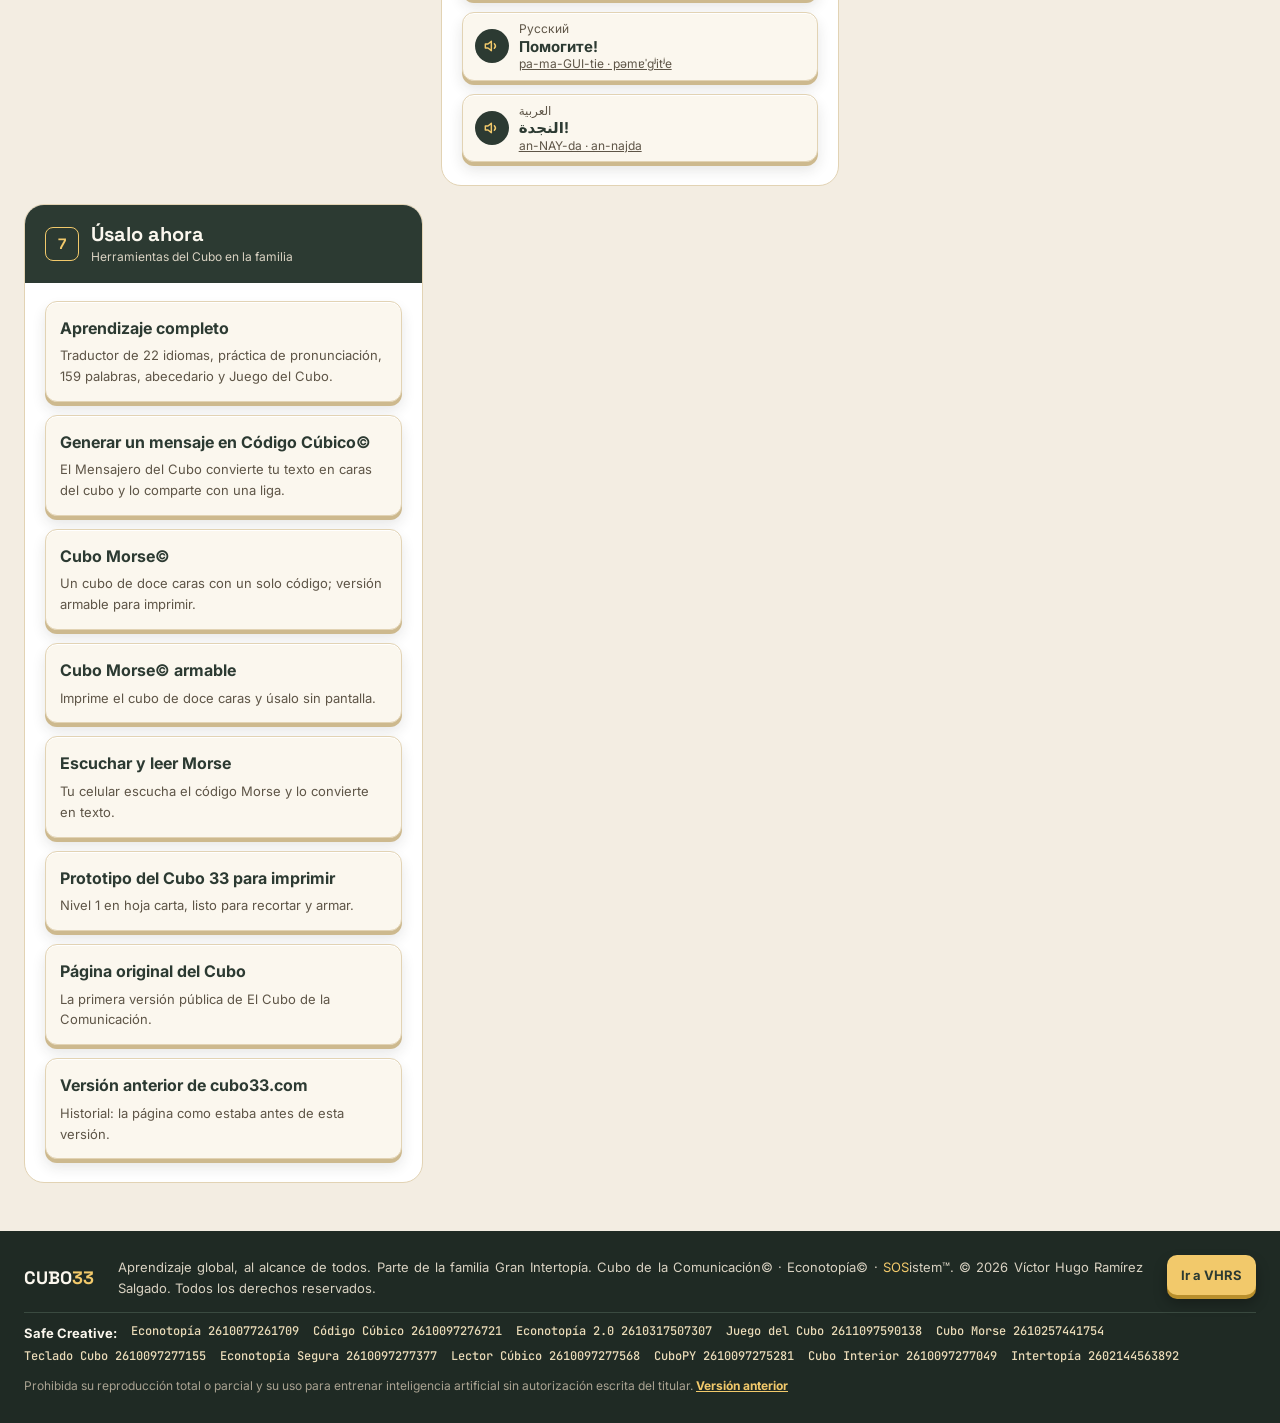
==== commit a0e0c0cc: "Herramientas del Cubo (mensaje en Código Cúbico, escuchar y leer Morse, Cubo Morse armable) pasan a " ====
--- a/index.html
+++ b/index.html
@@ -89,7 +89,7 @@
 
 <nav class="sitios" aria-label="Sitios de la familia"><b>Sitios de la familia:</b><a href="https://sosistem.com" target="_blank" rel="noopener" data-sitio="sosistem">SOSistem™</a><a href="https://xn--intertopa-n5a.com" target="_blank" rel="noopener" data-sitio="intertopia">Intertopía©</a><a href="https://xn--econotopa-n5a.com" target="_blank" rel="noopener" data-sitio="econotopia">Econotopía©</a><a href="https://xn--1ntertopa-n5a.com" target="_blank" rel="noopener" data-sitio="unoint">1ntertopía©</a><a href="https://codigocubico.com" target="_blank" rel="noopener" data-sitio="codigocubico">Código Cúbico©</a><a href="https://tcontenedores.com" target="_blank" rel="noopener" data-sitio="tcontenedores">Trazabilidad de contenedores</a><a href="https://contenedorens.com" target="_blank" rel="noopener" data-sitio="contenedorens">ContenedorEns©</a><a href="https://arsabodegas.com" target="_blank" rel="noopener" data-sitio="arsa">Arsa Bodegas©</a><a href="https://victorhugoramirezsalgado.com" target="_blank" rel="noopener" data-sitio="vhrs">VHRS</a></nav>
 
-<div class="cajas"><section class="caja" id="juego"><div class="caja-cab"><span class="n">1</span><div><h2>El juego del Cubo</h2><small>Etapas 1, 2 y 3 · Safe Creative 2611097590138</small></div></div><div class="caja-cuerpo"><div class="fila-b" role="tablist" aria-label="Etapas"><button class="pastilla g" role="tab" id="tab-e1" aria-controls="etapa-1" aria-selected="true" data-etapa="1">Etapa 1</button><button class="pastilla g" role="tab" id="tab-e2" aria-controls="etapa-2" aria-selected="false" data-etapa="2">Etapa 2</button><button class="pastilla g" role="tab" id="tab-e3" aria-controls="etapa-3" aria-selected="false" data-etapa="3">Etapa 3</button></div><div class="panel" role="tabpanel" id="etapa-1" aria-labelledby="tab-e1"><b>Etapa 1 · Cubo 33 en español</b><p>Base del juego: alfanumérico, A–Z en los cuatro lados de cada cara en sentido horario y numeración 1–4056.</p><p style="margin-top:12px"><a class="b-verde" href="https://sosistem.com/assets/cubo33-nivel1-prototipo-carta.pdf" target="_blank" rel="noopener">Descargar cubo de la etapa 1</a></p></div><div class="panel" role="tabpanel" id="etapa-2" aria-labelledby="tab-e2" hidden><b>Etapa 2 · La cara de tu idioma</b><p>La cara 6 cambia al idioma que elijas. Preguntas como «¿cómo se dice hola en inglés?».</p><p style="margin-top:12px"><span class="b-verde" aria-disabled="true">Cubo de la etapa 2: próximamente</span></p></div><div class="panel" role="tabpanel" id="etapa-3" aria-labelledby="tab-e3" hidden><b>Etapa 3 · Tablas de aprendizaje</b><p>Primaria con los 6 sistemas del cubo; secundaria con al menos 3 idiomas. Quien domina un idioma recibe su Cubo del Idioma.</p><p style="margin-top:12px"><span class="b-verde" aria-disabled="true">Cubo de la etapa 3: próximamente</span></p></div><b style="font-size:13px;color:var(--verde)">Reglas básicas</b><ul><li>Se juega con el cubo impreso, descargable por etapa.</li><li>2 a 4 jugadores, sentados en cruz.</li><li>1.er tiro: inicia quien atina a la cara de arriba. 2.º tiro: a cada quien le toca la cara de su lado.</li><li>El punto se gana con la pronunciación o con la numeración del Cubo 33.</li></ul></div></section><section class="caja" id="idiomas"><div class="caja-cab"><span class="n">2</span><div><h2>Idiomas y cubos</h2><small>22 idiomas · 6 cubos · traductor</small></div></div><div class="caja-cuerpo"><div class="fila-b"><span class="etiq">Español</span><span class="etiq">English</span><span class="etiq">Français</span><span class="etiq">Italiano</span><span class="etiq">Português</span><span class="etiq">Deutsch</span><span class="etiq">Català</span><span class="etiq">Galego</span><span class="etiq">Euskara</span><span class="etiq">Nederlands</span><span class="etiq">Dansk</span><span class="etiq">Svenska</span><span class="etiq">Norsk bokmål</span><span class="etiq">Gaeilge</span><span class="etiq">Ελληνικά</span><span class="etiq">Русский</span><span class="etiq">Українська</span><span class="etiq">العربية</span><span class="etiq">עברית</span><span class="etiq">हिन्दी</span><span class="etiq">日本語</span><span class="etiq">中文</span></div><p style="margin:0"><a class="b-verde" href="aprende/#pa">Aprender los 22 idiomas · 159 palabras →</a></p><div class="mini"><div><b>Cubo 33</b><span>Etapa 1: A–Z y numeración 1–4056.</span></div><div><b>Cubo de Aprendizaje©</b><span>Imprime, recorta y juega: idiomas, braille, banderas y señas; 159 palabras por idioma.</span></div><div><b>Cubo Morse©</b><span>Codificación y transmisión simbólica.</span></div><div><b>Hipercubo 33</b><span>Los 22 cubos de idioma reunidos.</span></div><div><b>Cubo del Idioma</b><span>Se entrega al dominar un idioma.</span></div><div><b>Haz tu propio cubo</b><span>Elige idioma o sistema por cara, diseña e imprime.</span></div></div></div></section><section class="caja" id="como"><div class="caja-cab"><span class="n">3</span><div><h2>Cómo se lee, se pronuncia y se traduce</h2><small>Una palabra, todos los sistemas</small></div></div><div class="caja-cuerpo"><b style="font-size:13px;color:var(--verde)">Idioma</b><div class="fila-b"><button class="pastilla g" aria-pressed="false" data-lang="es" data-texto="¡Ayuda!" data-lectura="a-YU-da" data-ipa="/aˈʝuða/" data-voz="es-MX">Español</button><button class="pastilla g" aria-pressed="true" data-lang="en" data-texto="Help!" data-lectura="jelp" data-ipa="/hɛlp/" data-voz="en-US">English</button><button class="pastilla g" aria-pressed="false" data-lang="fr" data-texto="Au secours !" data-lectura="o se-KUR" data-ipa="/o s(ə)kuʁ/" data-voz="fr-FR">Français</button><button class="pastilla g" aria-pressed="false" data-lang="pt" data-texto="Socorro!" data-lectura="so-KO-ju" data-ipa="/soˈkoʁu/" data-voz="pt-BR">Português</button><button class="pastilla g" aria-pressed="false" data-lang="it" data-texto="Aiuto!" data-lectura="a-YU-to" data-ipa="/aˈjuːto/" data-voz="it-IT">Italiano</button><button class="pastilla g" aria-pressed="false" data-lang="de" data-texto="Hilfe!" data-lectura="JIL-fe" data-ipa="/ˈhɪlfə/" data-voz="de-DE">Deutsch</button><button class="pastilla g" aria-pressed="false" data-lang="zh" data-texto="救命！" data-lectura="chiu-MING" data-ipa="jiùmìng" data-voz="zh-CN">中文</button><button class="pastilla g" aria-pressed="false" data-lang="ja" data-texto="助けて！" data-lectura="ta-su-KE-te" data-ipa="tasukete" data-voz="ja-JP">日本語</button><button class="pastilla g" aria-pressed="false" data-lang="ru" data-texto="Помогите!" data-lectura="pa-ma-GUI-tie" data-ipa="pəmɐˈɡʲitʲe" data-voz="ru-RU">Русский</button><button class="pastilla g" aria-pressed="false" data-lang="ar" data-texto="النجدة!" data-lectura="an-NAY-da" data-ipa="an-najda" data-voz="ar-SA">العربية</button></div><div class="mini"><div class="dato"><small>SE ESCRIBE</small><b id="sel-escrito">Help!</b></div><div class="dato"><small>SE LEE</small><b class="s" id="sel-lectura">jelp</b></div><div class="dato"><small>SE PRONUNCIA</small><span style="font-size:18px;color:var(--verde)" id="sel-ipa">/hɛlp/</span></div><div class="dato"><small>SE TRADUCE</small><span style="font-size:18px;font-weight:700;color:var(--verde)">¡Ayuda!</span></div></div><div class="cubo-ayuda"><small style="font-size:12px;font-weight:700;color:var(--mut)">EN EL CUBO · AYUDA</small><span class="mono" style="font-weight:700;font-size:18px;letter-spacing:2px;color:var(--verde)">·– –·–– ··– –·· ·–</span><span style="font-size:24px;letter-spacing:4px;color:var(--verde)">⠁⠽⠥⠙⠁</span></div><div class="fila-b"><button class="b-verde" id="hablar-sel">Escuchar pronunciación</button><button class="b-mostaza" data-morse="AYUDA">Escuchar en Morse</button></div></div></section><section class="caja" id="traducciones"><div class="caja-cab"><span class="n">4</span><div><h2>Traducciones</h2><small>Palabras de emergencia · toca para oír</small></div></div><div class="caja-cuerpo"><p style="margin:0"><a class="b-verde" href="aprende/#tr">Abrir el traductor completo · 22 idiomas, de cualquiera a cualquiera →</a></p><div class="tabla"><table><thead><tr><th scope="col">Español</th><th scope="col">English</th><th scope="col">Français</th><th scope="col">Português</th><th scope="col">Italiano</th><th scope="col">Deutsch</th></tr></thead><tbody><tr><td><button data-decir="Ayuda" data-voz="es-MX">Ayuda</button></td><td><button data-decir="Help" data-voz="en-US">Help</button></td><td><button data-decir="Aide" data-voz="fr-FR">Aide</button></td><td><button data-decir="Ajuda" data-voz="pt-BR">Ajuda</button></td><td><button data-decir="Aiuto" data-voz="it-IT">Aiuto</button></td><td><button data-decir="Hilfe" data-voz="de-DE">Hilfe</button></td></tr><tr><td><button data-decir="Fuego" data-voz="es-MX">Fuego</button></td><td><button data-decir="Fire" data-voz="en-US">Fire</button></td><td><button data-decir="Feu" data-voz="fr-FR">Feu</button></td><td><button data-decir="Fogo" data-voz="pt-BR">Fogo</button></td><td><button data-decir="Fuoco" data-voz="it-IT">Fuoco</button></td><td><button data-decir="Feuer" data-voz="de-DE">Feuer</button></td></tr><tr><td><button data-decir="Sismo" data-voz="es-MX">Sismo</button></td><td><button data-decir="Earthquake" data-voz="en-US">Earthquake</button></td><td><button data-decir="Séisme" data-voz="fr-FR">Séisme</button></td><td><button data-decir="Terremoto" data-voz="pt-BR">Terremoto</button></td><td><button data-decir="Terremoto" data-voz="it-IT">Terremoto</button></td><td><button data-decir="Erdbeben" data-voz="de-DE">Erdbeben</button></td></tr><tr><td><button data-decir="Agua" data-voz="es-MX">Agua</button></td><td><button data-decir="Water" data-voz="en-US">Water</button></td><td><button data-decir="Eau" data-voz="fr-FR">Eau</button></td><td><button data-decir="Água" data-voz="pt-BR">Água</button></td><td><button data-decir="Acqua" data-voz="it-IT">Acqua</button></td><td><button data-decir="Wasser" data-voz="de-DE">Wasser</button></td></tr><tr><td><button data-decir="Salida" data-voz="es-MX">Salida</button></td><td><button data-decir="Exit" data-voz="en-US">Exit</button></td><td><button data-decir="Sortie" data-voz="fr-FR">Sortie</button></td><td><button data-decir="Saída" data-voz="pt-BR">Saída</button></td><td><button data-decir="Uscita" data-voz="it-IT">Uscita</button></td><td><button data-decir="Ausgang" data-voz="de-DE">Ausgang</button></td></tr></tbody></table></div></div></section><section class="caja" id="pronunciaciones"><div class="caja-cab"><span class="n">5</span><div><h2>Pronunciaciones</h2><small>«¡Ayuda!» en 10 idiomas · toca para oír</small></div></div><div class="caja-cuerpo"><p style="margin:0"><a class="b-mostaza" href="aprende/#pv">🎤 Practica tu pronunciación con calificación por palabra →</a></p><div class="voces"><button data-decir="¡Ayuda!" data-voz="es-MX"><i><svg width="16" height="16" viewBox="0 0 24 24" fill="none" stroke="currentColor" stroke-width="2.2" stroke-linecap="round" stroke-linejoin="round" aria-hidden="true"><path d="M11 5L6 9H2v6h4l5 4V5z"/><path d="M15.5 8.5a5 5 0 010 7"/></svg></i><span>Español<b>¡Ayuda!</b><u>a-YU-da · /aˈʝuða/</u></span></button><button data-decir="Help!" data-voz="en-US"><i><svg width="16" height="16" viewBox="0 0 24 24" fill="none" stroke="currentColor" stroke-width="2.2" stroke-linecap="round" stroke-linejoin="round" aria-hidden="true"><path d="M11 5L6 9H2v6h4l5 4V5z"/><path d="M15.5 8.5a5 5 0 010 7"/></svg></i><span>English<b>Help!</b><u>jelp · /hɛlp/</u></span></button><button data-decir="Au secours !" data-voz="fr-FR"><i><svg width="16" height="16" viewBox="0 0 24 24" fill="none" stroke="currentColor" stroke-width="2.2" stroke-linecap="round" stroke-linejoin="round" aria-hidden="true"><path d="M11 5L6 9H2v6h4l5 4V5z"/><path d="M15.5 8.5a5 5 0 010 7"/></svg></i><span>Français<b>Au secours !</b><u>o se-KUR · /o s(ə)kuʁ/</u></span></button><button data-decir="Socorro!" data-voz="pt-BR"><i><svg width="16" height="16" viewBox="0 0 24 24" fill="none" stroke="currentColor" stroke-width="2.2" stroke-linecap="round" stroke-linejoin="round" aria-hidden="true"><path d="M11 5L6 9H2v6h4l5 4V5z"/><path d="M15.5 8.5a5 5 0 010 7"/></svg></i><span>Português<b>Socorro!</b><u>so-KO-ju · /soˈkoʁu/</u></span></button><button data-decir="Aiuto!" data-voz="it-IT"><i><svg width="16" height="16" viewBox="0 0 24 24" fill="none" stroke="currentColor" stroke-width="2.2" stroke-linecap="round" stroke-linejoin="round" aria-hidden="true"><path d="M11 5L6 9H2v6h4l5 4V5z"/><path d="M15.5 8.5a5 5 0 010 7"/></svg></i><span>Italiano<b>Aiuto!</b><u>a-YU-to · /aˈjuːto/</u></span></button><button data-decir="Hilfe!" data-voz="de-DE"><i><svg width="16" height="16" viewBox="0 0 24 24" fill="none" stroke="currentColor" stroke-width="2.2" stroke-linecap="round" stroke-linejoin="round" aria-hidden="true"><path d="M11 5L6 9H2v6h4l5 4V5z"/><path d="M15.5 8.5a5 5 0 010 7"/></svg></i><span>Deutsch<b>Hilfe!</b><u>JIL-fe · /ˈhɪlfə/</u></span></button><button data-decir="救命！" data-voz="zh-CN"><i><svg width="16" height="16" viewBox="0 0 24 24" fill="none" stroke="currentColor" stroke-width="2.2" stroke-linecap="round" stroke-linejoin="round" aria-hidden="true"><path d="M11 5L6 9H2v6h4l5 4V5z"/><path d="M15.5 8.5a5 5 0 010 7"/></svg></i><span>中文<b>救命！</b><u>chiu-MING · jiùmìng</u></span></button><button data-decir="助けて！" data-voz="ja-JP"><i><svg width="16" height="16" viewBox="0 0 24 24" fill="none" stroke="currentColor" stroke-width="2.2" stroke-linecap="round" stroke-linejoin="round" aria-hidden="true"><path d="M11 5L6 9H2v6h4l5 4V5z"/><path d="M15.5 8.5a5 5 0 010 7"/></svg></i><span>日本語<b>助けて！</b><u>ta-su-KE-te · tasukete</u></span></button><button data-decir="Помогите!" data-voz="ru-RU"><i><svg width="16" height="16" viewBox="0 0 24 24" fill="none" stroke="currentColor" stroke-width="2.2" stroke-linecap="round" stroke-linejoin="round" aria-hidden="true"><path d="M11 5L6 9H2v6h4l5 4V5z"/><path d="M15.5 8.5a5 5 0 010 7"/></svg></i><span>Русский<b>Помогите!</b><u>pa-ma-GUI-tie · pəmɐˈɡʲitʲe</u></span></button><button data-decir="النجدة!" data-voz="ar-SA"><i><svg width="16" height="16" viewBox="0 0 24 24" fill="none" stroke="currentColor" stroke-width="2.2" stroke-linecap="round" stroke-linejoin="round" aria-hidden="true"><path d="M11 5L6 9H2v6h4l5 4V5z"/><path d="M15.5 8.5a5 5 0 010 7"/></svg></i><span>العربية<b>النجدة!</b><u>an-NAY-da · an-najda</u></span></button></div></div></section><section class="caja" id="morse"><div class="caja-cab"><span class="n">6</span><div><h2>Toca y escucha</h2><small>Morse sonoro · Cubo Morse© 2610257441754</small></div></div><div class="caja-cuerpo"><p style="margin:0;font-size:14px;color:var(--mut)">Cada botón suena en código Morse.</p><div class="fila-b"><button class="morse-b" data-morse="SOS">SOS</button><button class="morse-b" data-morse="Ayuda">Ayuda</button><button class="morse-b" data-morse="Fuego">Fuego</button><button class="morse-b" data-morse="Sismo">Sismo</button><button class="morse-b" data-morse="Cubo">Cubo</button></div><div class="morse-salida" id="morse" aria-live="polite">··· ––– ···</div></div></section><section class="caja" id="usar"><div class="caja-cab"><span class="n">7</span><div><h2>Úsalo ahora</h2><small>Herramientas del Cubo en la familia</small></div></div><div class="caja-cuerpo"><div class="usar"><a href="aprende/"><b>Aprendizaje completo</b><span>Traductor de 22 idiomas, práctica de pronunciación, 159 palabras, abecedario y Juego del Cubo.</span></a><a href="https://sosistem.com/#mensajero" target="_blank" rel="noopener"><b>Mensajero del Cubo</b><span>Escribe un mensaje cifrado en las caras del cubo y compártelo con una liga.</span></a><a href="https://sosistem.com/#cubo-morse" target="_blank" rel="noopener"><b>Cubo Morse©</b><span>Un cubo de doce caras con un solo código; versión armable para imprimir.</span></a><a href="https://sosistem.com/assets/cubo33-nivel1-prototipo-carta.pdf" target="_blank" rel="noopener"><b>Prototipo del Cubo 33 para imprimir</b><span>Nivel 1 en hoja carta, listo para recortar y armar.</span></a><a href="https://victorhugoramirezsalgado-boop.github.io/Econotop-a-cubo/" target="_blank" rel="noopener"><b>Página original del Cubo</b><span>La primera versión pública de El Cubo de la Comunicación.</span></a><a href="anterior/"><b>Versión anterior de cubo33.com</b><span>Historial: la página como estaba antes de esta versión.</span></a></div></div></section></div>
+<div class="cajas"><section class="caja" id="juego"><div class="caja-cab"><span class="n">1</span><div><h2>El juego del Cubo</h2><small>Etapas 1, 2 y 3 · Safe Creative 2611097590138</small></div></div><div class="caja-cuerpo"><div class="fila-b" role="tablist" aria-label="Etapas"><button class="pastilla g" role="tab" id="tab-e1" aria-controls="etapa-1" aria-selected="true" data-etapa="1">Etapa 1</button><button class="pastilla g" role="tab" id="tab-e2" aria-controls="etapa-2" aria-selected="false" data-etapa="2">Etapa 2</button><button class="pastilla g" role="tab" id="tab-e3" aria-controls="etapa-3" aria-selected="false" data-etapa="3">Etapa 3</button></div><div class="panel" role="tabpanel" id="etapa-1" aria-labelledby="tab-e1"><b>Etapa 1 · Cubo 33 en español</b><p>Base del juego: alfanumérico, A–Z en los cuatro lados de cada cara en sentido horario y numeración 1–4056.</p><p style="margin-top:12px"><a class="b-verde" href="https://sosistem.com/assets/cubo33-nivel1-prototipo-carta.pdf" target="_blank" rel="noopener">Descargar cubo de la etapa 1</a></p></div><div class="panel" role="tabpanel" id="etapa-2" aria-labelledby="tab-e2" hidden><b>Etapa 2 · La cara de tu idioma</b><p>La cara 6 cambia al idioma que elijas. Preguntas como «¿cómo se dice hola en inglés?».</p><p style="margin-top:12px"><span class="b-verde" aria-disabled="true">Cubo de la etapa 2: próximamente</span></p></div><div class="panel" role="tabpanel" id="etapa-3" aria-labelledby="tab-e3" hidden><b>Etapa 3 · Tablas de aprendizaje</b><p>Primaria con los 6 sistemas del cubo; secundaria con al menos 3 idiomas. Quien domina un idioma recibe su Cubo del Idioma.</p><p style="margin-top:12px"><span class="b-verde" aria-disabled="true">Cubo de la etapa 3: próximamente</span></p></div><b style="font-size:13px;color:var(--verde)">Reglas básicas</b><ul><li>Se juega con el cubo impreso, descargable por etapa.</li><li>2 a 4 jugadores, sentados en cruz.</li><li>1.er tiro: inicia quien atina a la cara de arriba. 2.º tiro: a cada quien le toca la cara de su lado.</li><li>El punto se gana con la pronunciación o con la numeración del Cubo 33.</li></ul></div></section><section class="caja" id="idiomas"><div class="caja-cab"><span class="n">2</span><div><h2>Idiomas y cubos</h2><small>22 idiomas · 6 cubos · traductor</small></div></div><div class="caja-cuerpo"><div class="fila-b"><span class="etiq">Español</span><span class="etiq">English</span><span class="etiq">Français</span><span class="etiq">Italiano</span><span class="etiq">Português</span><span class="etiq">Deutsch</span><span class="etiq">Català</span><span class="etiq">Galego</span><span class="etiq">Euskara</span><span class="etiq">Nederlands</span><span class="etiq">Dansk</span><span class="etiq">Svenska</span><span class="etiq">Norsk bokmål</span><span class="etiq">Gaeilge</span><span class="etiq">Ελληνικά</span><span class="etiq">Русский</span><span class="etiq">Українська</span><span class="etiq">العربية</span><span class="etiq">עברית</span><span class="etiq">हिन्दी</span><span class="etiq">日本語</span><span class="etiq">中文</span></div><p style="margin:0"><a class="b-verde" href="aprende/#pa">Aprender los 22 idiomas · 159 palabras →</a></p><div class="mini"><div><b>Cubo 33</b><span>Etapa 1: A–Z y numeración 1–4056.</span></div><div><b>Cubo de Aprendizaje©</b><span>Imprime, recorta y juega: idiomas, braille, banderas y señas; 159 palabras por idioma.</span></div><div><b>Cubo Morse©</b><span>Codificación y transmisión simbólica.</span></div><div><b>Hipercubo 33</b><span>Los 22 cubos de idioma reunidos.</span></div><div><b>Cubo del Idioma</b><span>Se entrega al dominar un idioma.</span></div><div><b>Haz tu propio cubo</b><span>Elige idioma o sistema por cara, diseña e imprime.</span></div></div></div></section><section class="caja" id="como"><div class="caja-cab"><span class="n">3</span><div><h2>Cómo se lee, se pronuncia y se traduce</h2><small>Una palabra, todos los sistemas</small></div></div><div class="caja-cuerpo"><b style="font-size:13px;color:var(--verde)">Idioma</b><div class="fila-b"><button class="pastilla g" aria-pressed="false" data-lang="es" data-texto="¡Ayuda!" data-lectura="a-YU-da" data-ipa="/aˈʝuða/" data-voz="es-MX">Español</button><button class="pastilla g" aria-pressed="true" data-lang="en" data-texto="Help!" data-lectura="jelp" data-ipa="/hɛlp/" data-voz="en-US">English</button><button class="pastilla g" aria-pressed="false" data-lang="fr" data-texto="Au secours !" data-lectura="o se-KUR" data-ipa="/o s(ə)kuʁ/" data-voz="fr-FR">Français</button><button class="pastilla g" aria-pressed="false" data-lang="pt" data-texto="Socorro!" data-lectura="so-KO-ju" data-ipa="/soˈkoʁu/" data-voz="pt-BR">Português</button><button class="pastilla g" aria-pressed="false" data-lang="it" data-texto="Aiuto!" data-lectura="a-YU-to" data-ipa="/aˈjuːto/" data-voz="it-IT">Italiano</button><button class="pastilla g" aria-pressed="false" data-lang="de" data-texto="Hilfe!" data-lectura="JIL-fe" data-ipa="/ˈhɪlfə/" data-voz="de-DE">Deutsch</button><button class="pastilla g" aria-pressed="false" data-lang="zh" data-texto="救命！" data-lectura="chiu-MING" data-ipa="jiùmìng" data-voz="zh-CN">中文</button><button class="pastilla g" aria-pressed="false" data-lang="ja" data-texto="助けて！" data-lectura="ta-su-KE-te" data-ipa="tasukete" data-voz="ja-JP">日本語</button><button class="pastilla g" aria-pressed="false" data-lang="ru" data-texto="Помогите!" data-lectura="pa-ma-GUI-tie" data-ipa="pəmɐˈɡʲitʲe" data-voz="ru-RU">Русский</button><button class="pastilla g" aria-pressed="false" data-lang="ar" data-texto="النجدة!" data-lectura="an-NAY-da" data-ipa="an-najda" data-voz="ar-SA">العربية</button></div><div class="mini"><div class="dato"><small>SE ESCRIBE</small><b id="sel-escrito">Help!</b></div><div class="dato"><small>SE LEE</small><b class="s" id="sel-lectura">jelp</b></div><div class="dato"><small>SE PRONUNCIA</small><span style="font-size:18px;color:var(--verde)" id="sel-ipa">/hɛlp/</span></div><div class="dato"><small>SE TRADUCE</small><span style="font-size:18px;font-weight:700;color:var(--verde)">¡Ayuda!</span></div></div><div class="cubo-ayuda"><small style="font-size:12px;font-weight:700;color:var(--mut)">EN EL CUBO · AYUDA</small><span class="mono" style="font-weight:700;font-size:18px;letter-spacing:2px;color:var(--verde)">·– –·–– ··– –·· ·–</span><span style="font-size:24px;letter-spacing:4px;color:var(--verde)">⠁⠽⠥⠙⠁</span></div><div class="fila-b"><button class="b-verde" id="hablar-sel">Escuchar pronunciación</button><button class="b-mostaza" data-morse="AYUDA">Escuchar en Morse</button></div></div></section><section class="caja" id="traducciones"><div class="caja-cab"><span class="n">4</span><div><h2>Traducciones</h2><small>Palabras de emergencia · toca para oír</small></div></div><div class="caja-cuerpo"><p style="margin:0"><a class="b-verde" href="aprende/#tr">Abrir el traductor completo · 22 idiomas, de cualquiera a cualquiera →</a></p><div class="tabla"><table><thead><tr><th scope="col">Español</th><th scope="col">English</th><th scope="col">Français</th><th scope="col">Português</th><th scope="col">Italiano</th><th scope="col">Deutsch</th></tr></thead><tbody><tr><td><button data-decir="Ayuda" data-voz="es-MX">Ayuda</button></td><td><button data-decir="Help" data-voz="en-US">Help</button></td><td><button data-decir="Aide" data-voz="fr-FR">Aide</button></td><td><button data-decir="Ajuda" data-voz="pt-BR">Ajuda</button></td><td><button data-decir="Aiuto" data-voz="it-IT">Aiuto</button></td><td><button data-decir="Hilfe" data-voz="de-DE">Hilfe</button></td></tr><tr><td><button data-decir="Fuego" data-voz="es-MX">Fuego</button></td><td><button data-decir="Fire" data-voz="en-US">Fire</button></td><td><button data-decir="Feu" data-voz="fr-FR">Feu</button></td><td><button data-decir="Fogo" data-voz="pt-BR">Fogo</button></td><td><button data-decir="Fuoco" data-voz="it-IT">Fuoco</button></td><td><button data-decir="Feuer" data-voz="de-DE">Feuer</button></td></tr><tr><td><button data-decir="Sismo" data-voz="es-MX">Sismo</button></td><td><button data-decir="Earthquake" data-voz="en-US">Earthquake</button></td><td><button data-decir="Séisme" data-voz="fr-FR">Séisme</button></td><td><button data-decir="Terremoto" data-voz="pt-BR">Terremoto</button></td><td><button data-decir="Terremoto" data-voz="it-IT">Terremoto</button></td><td><button data-decir="Erdbeben" data-voz="de-DE">Erdbeben</button></td></tr><tr><td><button data-decir="Agua" data-voz="es-MX">Agua</button></td><td><button data-decir="Water" data-voz="en-US">Water</button></td><td><button data-decir="Eau" data-voz="fr-FR">Eau</button></td><td><button data-decir="Água" data-voz="pt-BR">Água</button></td><td><button data-decir="Acqua" data-voz="it-IT">Acqua</button></td><td><button data-decir="Wasser" data-voz="de-DE">Wasser</button></td></tr><tr><td><button data-decir="Salida" data-voz="es-MX">Salida</button></td><td><button data-decir="Exit" data-voz="en-US">Exit</button></td><td><button data-decir="Sortie" data-voz="fr-FR">Sortie</button></td><td><button data-decir="Saída" data-voz="pt-BR">Saída</button></td><td><button data-decir="Uscita" data-voz="it-IT">Uscita</button></td><td><button data-decir="Ausgang" data-voz="de-DE">Ausgang</button></td></tr></tbody></table></div></div></section><section class="caja" id="pronunciaciones"><div class="caja-cab"><span class="n">5</span><div><h2>Pronunciaciones</h2><small>«¡Ayuda!» en 10 idiomas · toca para oír</small></div></div><div class="caja-cuerpo"><p style="margin:0"><a class="b-mostaza" href="aprende/#pv">🎤 Practica tu pronunciación con calificación por palabra →</a></p><div class="voces"><button data-decir="¡Ayuda!" data-voz="es-MX"><i><svg width="16" height="16" viewBox="0 0 24 24" fill="none" stroke="currentColor" stroke-width="2.2" stroke-linecap="round" stroke-linejoin="round" aria-hidden="true"><path d="M11 5L6 9H2v6h4l5 4V5z"/><path d="M15.5 8.5a5 5 0 010 7"/></svg></i><span>Español<b>¡Ayuda!</b><u>a-YU-da · /aˈʝuða/</u></span></button><button data-decir="Help!" data-voz="en-US"><i><svg width="16" height="16" viewBox="0 0 24 24" fill="none" stroke="currentColor" stroke-width="2.2" stroke-linecap="round" stroke-linejoin="round" aria-hidden="true"><path d="M11 5L6 9H2v6h4l5 4V5z"/><path d="M15.5 8.5a5 5 0 010 7"/></svg></i><span>English<b>Help!</b><u>jelp · /hɛlp/</u></span></button><button data-decir="Au secours !" data-voz="fr-FR"><i><svg width="16" height="16" viewBox="0 0 24 24" fill="none" stroke="currentColor" stroke-width="2.2" stroke-linecap="round" stroke-linejoin="round" aria-hidden="true"><path d="M11 5L6 9H2v6h4l5 4V5z"/><path d="M15.5 8.5a5 5 0 010 7"/></svg></i><span>Français<b>Au secours !</b><u>o se-KUR · /o s(ə)kuʁ/</u></span></button><button data-decir="Socorro!" data-voz="pt-BR"><i><svg width="16" height="16" viewBox="0 0 24 24" fill="none" stroke="currentColor" stroke-width="2.2" stroke-linecap="round" stroke-linejoin="round" aria-hidden="true"><path d="M11 5L6 9H2v6h4l5 4V5z"/><path d="M15.5 8.5a5 5 0 010 7"/></svg></i><span>Português<b>Socorro!</b><u>so-KO-ju · /soˈkoʁu/</u></span></button><button data-decir="Aiuto!" data-voz="it-IT"><i><svg width="16" height="16" viewBox="0 0 24 24" fill="none" stroke="currentColor" stroke-width="2.2" stroke-linecap="round" stroke-linejoin="round" aria-hidden="true"><path d="M11 5L6 9H2v6h4l5 4V5z"/><path d="M15.5 8.5a5 5 0 010 7"/></svg></i><span>Italiano<b>Aiuto!</b><u>a-YU-to · /aˈjuːto/</u></span></button><button data-decir="Hilfe!" data-voz="de-DE"><i><svg width="16" height="16" viewBox="0 0 24 24" fill="none" stroke="currentColor" stroke-width="2.2" stroke-linecap="round" stroke-linejoin="round" aria-hidden="true"><path d="M11 5L6 9H2v6h4l5 4V5z"/><path d="M15.5 8.5a5 5 0 010 7"/></svg></i><span>Deutsch<b>Hilfe!</b><u>JIL-fe · /ˈhɪlfə/</u></span></button><button data-decir="救命！" data-voz="zh-CN"><i><svg width="16" height="16" viewBox="0 0 24 24" fill="none" stroke="currentColor" stroke-width="2.2" stroke-linecap="round" stroke-linejoin="round" aria-hidden="true"><path d="M11 5L6 9H2v6h4l5 4V5z"/><path d="M15.5 8.5a5 5 0 010 7"/></svg></i><span>中文<b>救命！</b><u>chiu-MING · jiùmìng</u></span></button><button data-decir="助けて！" data-voz="ja-JP"><i><svg width="16" height="16" viewBox="0 0 24 24" fill="none" stroke="currentColor" stroke-width="2.2" stroke-linecap="round" stroke-linejoin="round" aria-hidden="true"><path d="M11 5L6 9H2v6h4l5 4V5z"/><path d="M15.5 8.5a5 5 0 010 7"/></svg></i><span>日本語<b>助けて！</b><u>ta-su-KE-te · tasukete</u></span></button><button data-decir="Помогите!" data-voz="ru-RU"><i><svg width="16" height="16" viewBox="0 0 24 24" fill="none" stroke="currentColor" stroke-width="2.2" stroke-linecap="round" stroke-linejoin="round" aria-hidden="true"><path d="M11 5L6 9H2v6h4l5 4V5z"/><path d="M15.5 8.5a5 5 0 010 7"/></svg></i><span>Русский<b>Помогите!</b><u>pa-ma-GUI-tie · pəmɐˈɡʲitʲe</u></span></button><button data-decir="النجدة!" data-voz="ar-SA"><i><svg width="16" height="16" viewBox="0 0 24 24" fill="none" stroke="currentColor" stroke-width="2.2" stroke-linecap="round" stroke-linejoin="round" aria-hidden="true"><path d="M11 5L6 9H2v6h4l5 4V5z"/><path d="M15.5 8.5a5 5 0 010 7"/></svg></i><span>العربية<b>النجدة!</b><u>an-NAY-da · an-najda</u></span></button></div></div></section><section class="caja" id="morse"><div class="caja-cab"><span class="n">6</span><div><h2>Toca y escucha</h2><small>Morse sonoro · Cubo Morse© 2610257441754</small></div></div><div class="caja-cuerpo"><p style="margin:0;font-size:14px;color:var(--mut)">Cada botón suena en código Morse.</p><div class="fila-b"><button class="morse-b" data-morse="SOS">SOS</button><button class="morse-b" data-morse="Ayuda">Ayuda</button><button class="morse-b" data-morse="Fuego">Fuego</button><button class="morse-b" data-morse="Sismo">Sismo</button><button class="morse-b" data-morse="Cubo">Cubo</button></div><div class="morse-salida" id="morse" aria-live="polite">··· ––– ···</div></div></section><section class="caja" id="usar"><div class="caja-cab"><span class="n">7</span><div><h2>Úsalo ahora</h2><small>Herramientas del Cubo en la familia</small></div></div><div class="caja-cuerpo"><div class="usar"><a href="aprende/"><b>Aprendizaje completo</b><span>Traductor de 22 idiomas, práctica de pronunciación, 159 palabras, abecedario y Juego del Cubo.</span></a><a href="https://sosistem.com/#mensajero" target="_blank" rel="noopener"><b>Generar un mensaje en Código Cúbico©</b><span>El Mensajero del Cubo convierte tu texto en caras del cubo y lo comparte con una liga.</span></a><a href="https://sosistem.com/#cubo-morse" target="_blank" rel="noopener"><b>Cubo Morse©</b><span>Un cubo de doce caras con un solo código; versión armable para imprimir.</span></a><a href="https://sosistem.com/assets/cubo-morse-armable.pdf" target="_blank" rel="noopener"><b>Cubo Morse© armable</b><span>Imprime el cubo de doce caras y úsalo sin pantalla.</span></a><a href="https://sosistem.com/#receptor" target="_blank" rel="noopener"><b>Escuchar y leer Morse</b><span>Tu celular escucha el código Morse y lo convierte en texto.</span></a><a href="https://sosistem.com/assets/cubo33-nivel1-prototipo-carta.pdf" target="_blank" rel="noopener"><b>Prototipo del Cubo 33 para imprimir</b><span>Nivel 1 en hoja carta, listo para recortar y armar.</span></a><a href="https://victorhugoramirezsalgado-boop.github.io/Econotop-a-cubo/" target="_blank" rel="noopener"><b>Página original del Cubo</b><span>La primera versión pública de El Cubo de la Comunicación.</span></a><a href="anterior/"><b>Versión anterior de cubo33.com</b><span>Historial: la página como estaba antes de esta versión.</span></a></div></div></section></div>
 </div>
 </main>
 
